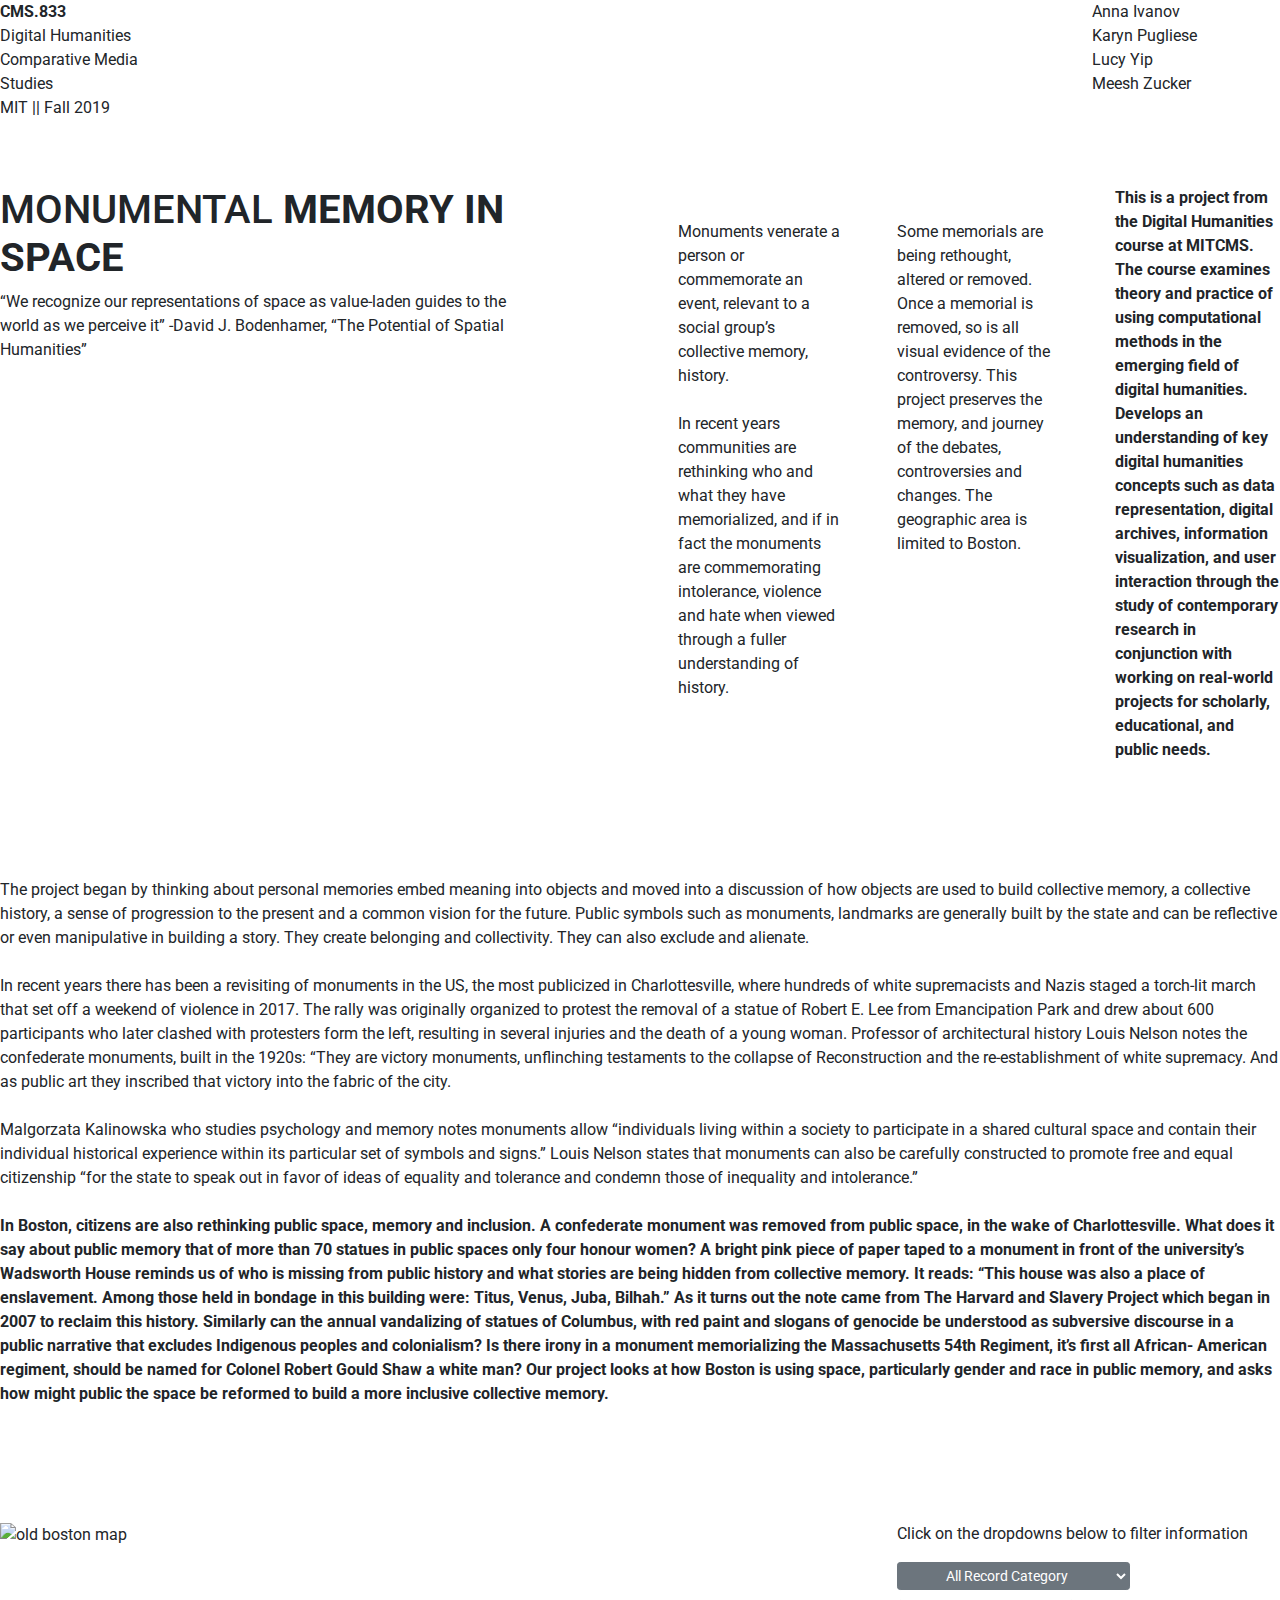
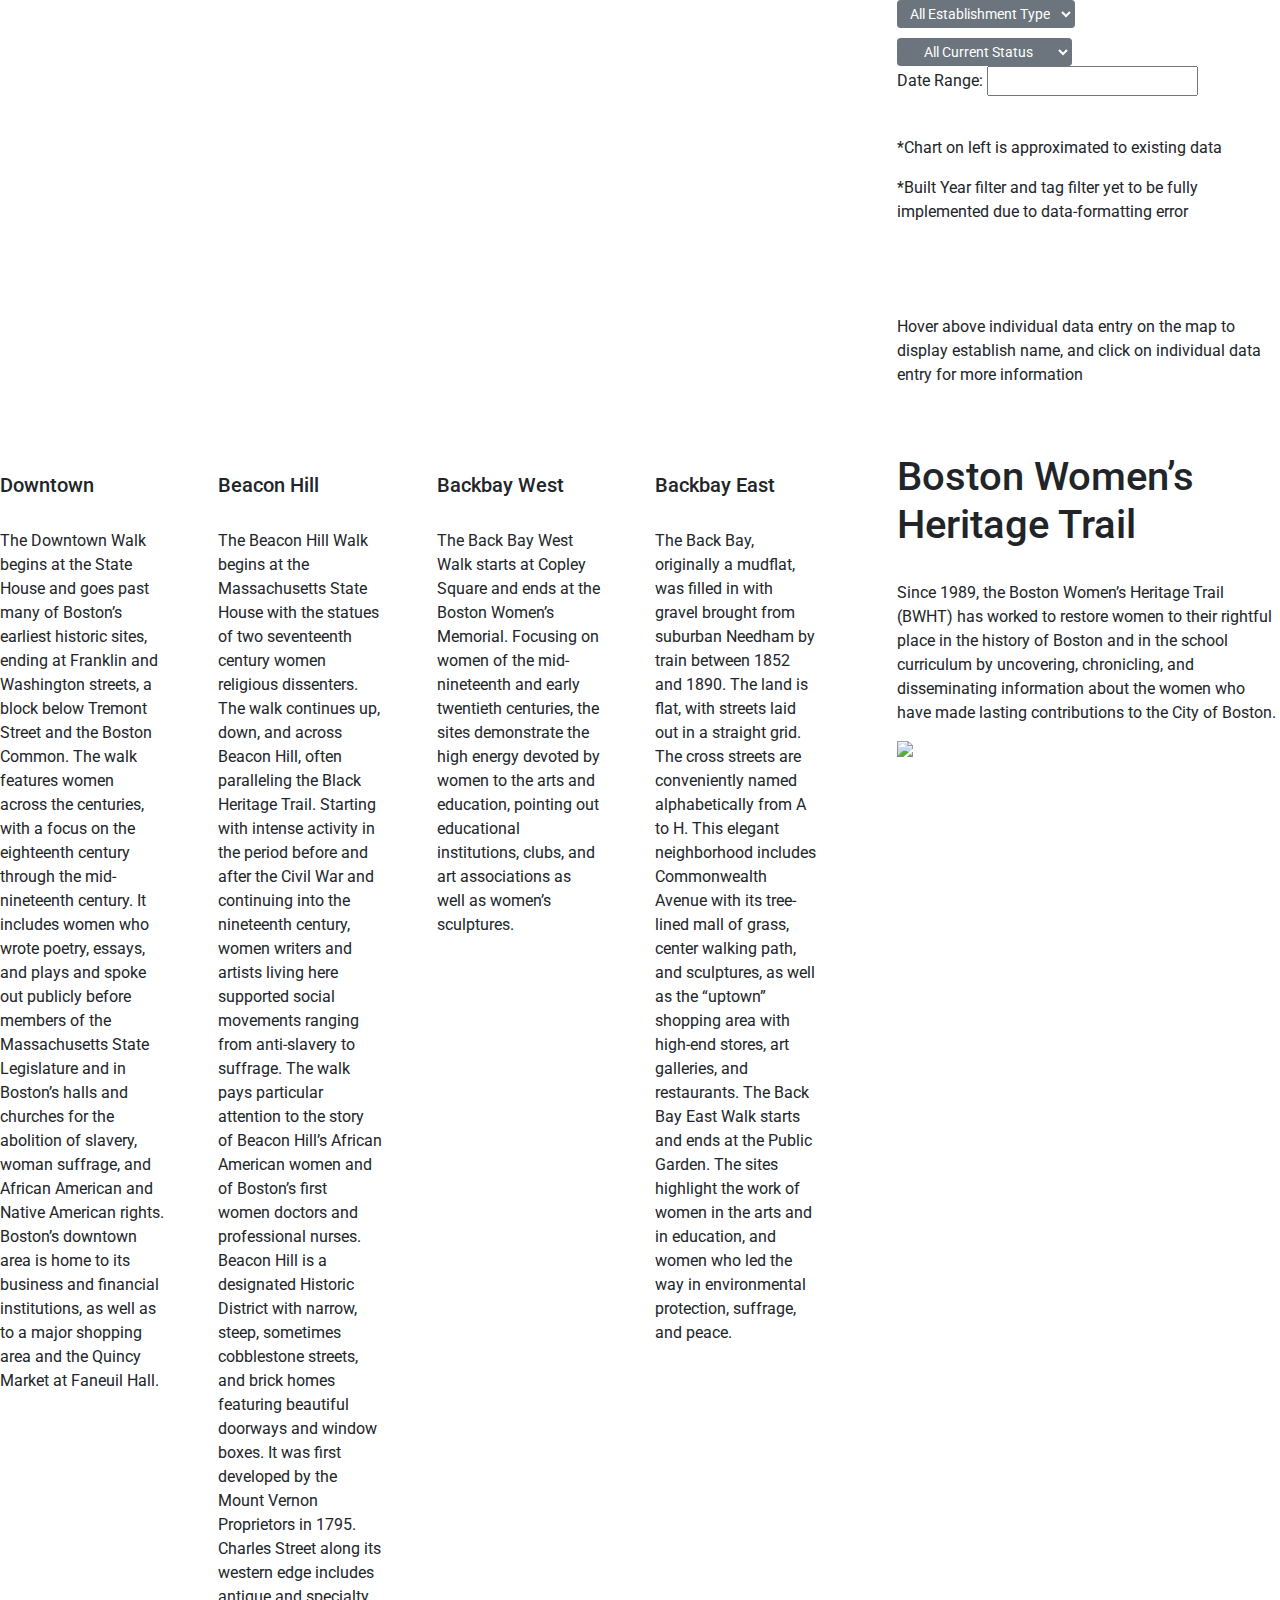
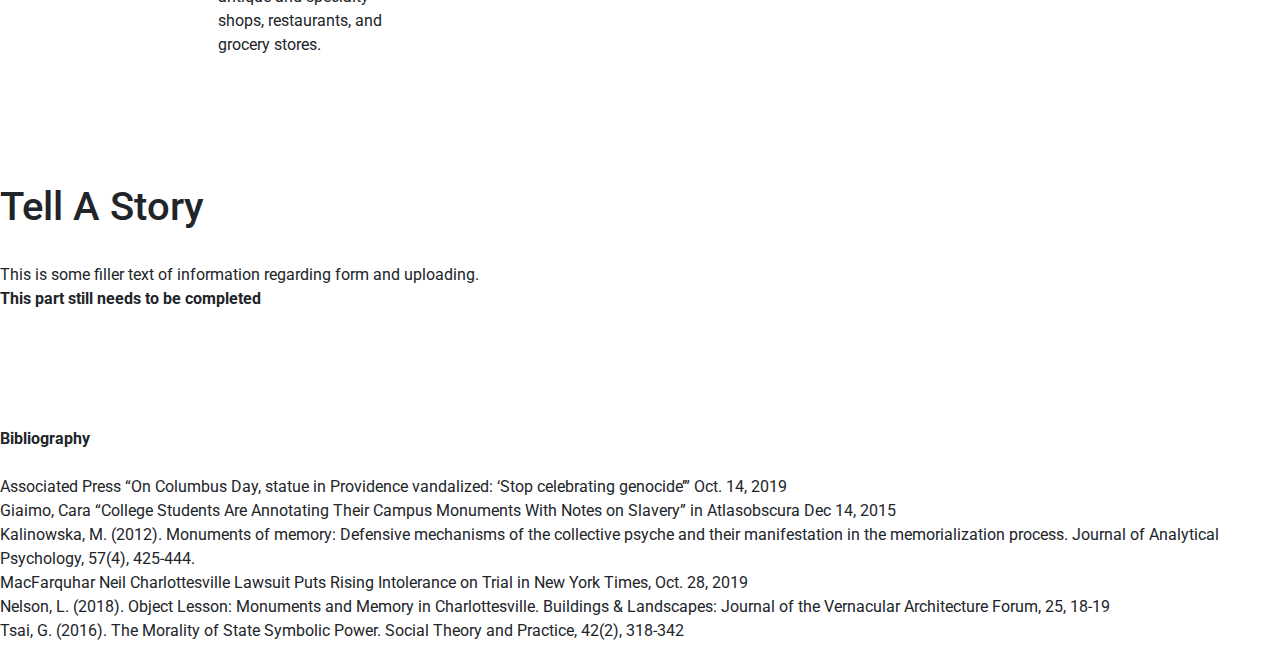
==== index.html @ 43a02d99 "asdf" ====
<!doctype html>
<html>
    <head>
        <meta charset="utf-8">
        <meta name="description" content="">
        <meta name="viewport" content="width=device-width, initial-scale=1">
        <title>D3 Monument Map</title>
        <script src="http://d3js.org/d3.v4.min.js" charset="utf-8"></script>
        <link rel="stylesheet" href="//code.jquery.com/ui/1.12.1/themes/base/jquery-ui.css">
        <link rel="stylesheet" href="https://cdnjs.cloudflare.com/ajax/libs/font-awesome/4.7.0/css/font-awesome.min.css">
        <link rel="stylesheet" href="css/bootstrap.min.css">
        <link rel="stylesheet" href="css/style.css">

        <link href="https://fonts.googleapis.com/css?family=Roboto:300,400,700,900&display=swap" rel="stylesheet">
        <link rel="stylesheet" href="https://stackpath.bootstrapcdn.com/bootstrap/4.3.1/css/bootstrap.min.css" integrity="sha384-ggOyR0iXCbMQv3Xipma34MD+dH/1fQ784/j6cY/iJTQUOhcWr7x9JvoRxT2MZw1T" crossorigin="anonymous">

        <script src="https://d3js.org/d3.v4.js"></script>
        <script src="https://d3js.org/d3-scale-chromatic.v1.min.js"></script>
        <script src="https://d3js.org/d3-geo-projection.v2.min.js"></script>

        <script src="./assets/data/boston_neighborhoods.json"></script>
        <script src="./assets/data/raw_json.json"></script>

    </head>
    <body>
        <div class="section">
            <div class="row">
                <div class="col-md-2 containera">
                    <p>
                        <b>CMS.833</b><br>
                        Digital Humanities<br>
                        Comparative Media Studies<br>
                        MIT || Fall 2019
                    </p>
                </div>
                <div class="col-md-2 containera">
                </div>
                <div class="col-md-2 containera">
                </div>
                <div class="col-md-4 containera">
                </div>

                <div class="col-md-2">
                    <div class="right">
                        <p>
                            Anna Ivanov<br>Karyn Pugliese<br>Lucy Yip<br>Meesh Zucker
                        </p>
                    </div>
                </div>
            </div>
            <div class="line"></div>
            <div style="height:50px"></div>

            <div class="row">
                <div class="col-md-6" style="padding-right: 10vw;">
                    <h1>MONUMENTAL <b>MEMORY IN SPACE</b></h1>

                    <p>“We recognize our representations of space as value-laden guides to the world as we perceive it” -David J. Bodenhamer, “The Potential of Spatial Humanities”</p>
                </div>
                <div class="col-md-2" style="padding-left: 3vw;">
                    <div class="line"></div>
                    <div style="height:10px"></div>
                    <p>
                        <br>Monuments venerate a person or commemorate an event, relevant to a social group’s collective memory, history. <br><br>In recent years communities are rethinking who and what they have memorialized, and if in fact the monuments are commemorating intolerance, violence and hate when viewed through a fuller understanding of history.<br><br>
                    </p>
                    <div class="line"></div>
                </div>
                <div class="col-md-2" style="padding-left: 3vw;">
                    <div class="line"></div>
                    <div style="height:10px"></div>
                    <p>
                        <br>Some memorials are being rethought, altered or removed. Once a memorial is removed, so is all visual evidence of the controversy. This project preserves the memory, and journey of the debates, controversies and changes. The geographic area is limited to Boston.<br><br>
                    </p>
                    <div class="line"></div>
                </div>

                <div class="col-md-2" style="padding-left: 3vw; ">
                    <p><b>This is a project from the Digital Humanities course at MITCMS. The course examines theory and practice of using computational methods in the emerging field of digital humanities. Develops an understanding of key digital humanities concepts such as data
                        representation, digital archives, information visualization, and user interaction through the study of contemporary research in conjunction with working on real-world projects for scholarly, educational, and public needs.</b></p>
                </div>
            </div>
            <div style="height:50px"></div>
            <div class="line"></div>
            <div style="height:50px"></div>

            <p>The project began by thinking about personal memories embed meaning into objects and moved into a discussion of how objects are used to build collective memory, a collective history, a sense of progression to the present and a common vision for the future. Public symbols such as monuments, landmarks are generally built by the state and can be reflective or even manipulative in building a story. They create belonging and collectivity.  They can also exclude and alienate.<br><br>In recent years there has been a revisiting of monuments in the US, the most publicized in Charlottesville, where hundreds of white supremacists and Nazis staged a torch-lit march that set off a weekend of violence in 2017. The rally was originally organized to protest the removal of a statue of Robert E. Lee from Emancipation Park and drew about 600 participants who later clashed with protesters form the left, resulting in several injuries and the death of a young woman.  Professor of architectural history Louis Nelson notes the confederate monuments, built in the 1920s: “They are victory monuments, unflinching testaments to the collapse of Reconstruction and the re-establishment of white supremacy. And as public art they inscribed that victory into the fabric of the city.<br><br>Malgorzata Kalinowska who studies psychology and memory notes monuments allow “individuals living within a society to participate in a shared cultural space and contain their individual historical experience within its particular set of symbols and signs.” Louis Nelson states that monuments can also be carefully constructed to promote free and equal citizenship “for the state to speak out in favor of ideas of equality and tolerance and condemn those of inequality and intolerance.”<br><br><b>In Boston, citizens are also rethinking public space, memory and inclusion. A confederate monument was removed from public space, in the wake of Charlottesville.  What does it say about public memory that of more than 70 statues in public spaces only four honour women?  A bright pink piece of paper taped to a monument in front of the university’s Wadsworth House reminds us of who is missing from public history and what stories are being hidden from collective memory. It reads: “This house was also a place of enslavement. Among those held in bondage in this building were: Titus, Venus, Juba, Bilhah.” As it turns out the note came from The Harvard and Slavery Project which began in 2007 to reclaim this history.  Similarly can the annual vandalizing of statues of Columbus, with red paint and slogans of genocide be understood as subversive discourse in a public narrative that excludes Indigenous peoples and colonialism?  Is there irony in a monument memorializing the Massachusetts 54th Regiment, it’s first all African- American regiment, should be named for Colonel Robert Gould Shaw a white man? Our project looks at how Boston is using space, particularly gender and race in public memory, and asks how might public the space be reformed to build a more inclusive collective memory.</b>
            </p>
            <div style="height:50px"></div>
            <div class="line"></div>
            <div style="height:50px"></div>

            <div class="row">
                <div class="col-md-8">
                    <div id="map"></div>
                    <div id="mapbackground">
                        <img src="assets/image/map2013.jpg" id="responsive-map" alt="old boston map">
                    </div>
                    <div style="height:50px"></div>
                </div>
                <div class="col-md-4" style="padding-left: 3vw;">
                    <div>
                        <p>Click on the dropdowns below to filter information</p>
                    </div>
                    <form class="form-inline">
                        <div class="form-group">
                            <select id="category" class="btn btn-secondary btn-sm dropdown-toggle">
                                <option value="all"> <p> All Record Category </p></option>
                                <option value="Building"> <p> Buildings Only </p></option>
                                <option value="Statue"> <p> Statues Only </p></option>
                                <option value="Object"> <p> Objects Only </p></option>
                                <option value="Plaque/Historic Marker"> <p> Plaques / Historic Markers Only </p></option>
                            </select>
                        </div>
                    </form>
                    <div style="height:10px"></div>
                    <form class="form-inline">
                        <div class="form-group">
                            <select id="type" class="btn btn-secondary btn-sm dropdown-toggle">
                                <option value="all"> <p> All Establishment Type </p></option>
                                <option value="Community"> <p> Community Only </p></option>
                                <option value="National"> <p> National Only </p></option>
                                <option value="Local"> <p> Local Only </p></option>
                            </select>
                        </div>
                    </form>
                    <div style="height:10px"></div>
                    <form class="form-inline">
                        <div class="form-group">
                            <select id="status" class="btn btn-secondary btn-sm dropdown-toggle">
                                <option value="all"> <p> All Current Status </p></option>
                                <option value="Original Location"> <p> Original Location Only </p></option>
                                <option value="Relocated"> <p> Relocated Only </p></option>
                                <option value="Removed"> <p> Removed Only </p></option>
                            </select>
                        </div>
                    </form>
                    <p class="blue"> Date Range: 
                        <input type="text" id="range" readonly>
                    </p>
                    <div id="slider-range"></div>
                    <p class="blue"> <br>*Chart on left is approximated to existing data</p>

                    <p id="table" class="blue"></p>

                    <p>*Built Year filter and tag filter yet to be fully implemented due to data-formatting error</p>
                <div style="height:25px"></div>
                <div class="line"></div>
                <div style="height:50px"></div>
                <div id="maptext"><p>Hover above individual data entry on the map to display establish name, and click on individual data entry for more information</p></div>
            </div>
        </div>

        <div class="line"></div>
        <div style="height:50px"></div>

        <div class="row">
            <div class="col-md-2" style="padding-right: 3vw;">
                <div class="line"></div>
                <div style="height:20px"></div>
                <h5>Downtown</h5>
                <p><br>The Downtown Walk begins at the State House and goes past many of Boston’s earliest historic sites, ending at Franklin and Washington streets, a block below Tremont Street and the Boston Common. The walk features women across the centuries, with a focus on the eighteenth century through the mid-nineteenth century. It includes women who wrote poetry, essays, and plays and spoke out publicly before members of the Massachusetts State Legislature and in Boston’s halls and churches for the abolition of slavery, woman suffrage, and African American and Native American rights. Boston’s downtown area is home to its business and financial institutions, as well as to a major shopping area and the Quincy Market at Faneuil Hall.</p>
                <div style="height:10px"></div>
                <div class="line"></div>
            </div>
            <div class="col-md-2" style="padding-right: 3vw;">
                <div class="line"></div>
                <div style="height:20px"></div>
                <h5>Beacon Hill</h5>
                <p><br>The Beacon Hill Walk begins at the Massachusetts State House with the statues of two seventeenth century women religious dissenters. The walk continues up, down, and across Beacon Hill, often paralleling the Black Heritage Trail. Starting with intense activity in the period before and after the Civil War and continuing into the nineteenth century, women writers and artists living here supported social movements ranging from anti-slavery to suffrage. The walk pays particular attention to the story of Beacon Hill’s African American women and of Boston’s first women doctors and professional nurses. Beacon Hill is a designated Historic District with narrow, steep, sometimes cobblestone streets, and brick homes featuring beautiful doorways and window boxes. It was first developed by the Mount Vernon Proprietors in 1795. Charles Street along its western edge includes antique and specialty shops, restaurants, and grocery stores.</p>
                <div style="height:10px"></div>
                <div class="line"></div>
            </div>
            <div class="col-md-2" style="padding-right: 3vw;">
                <div class="line"></div>
                <div style="height:20px"></div>
                <h5>Backbay West</h5>
                <p><br>The Back Bay West Walk starts at Copley Square and ends at the Boston Women’s Memorial. Focusing on women of the mid-nineteenth and early twentieth centuries, the sites demonstrate the high energy devoted by women to the arts and education, pointing out educational institutions, clubs, and art associations as well as women’s sculptures.</p>
                <div style="height:10px"></div>
                <div class="line"></div>
            </div>
            <div class="col-md-2" style="padding-right: 3vw;">
                <div class="line"></div>
                <div style="height:20px"></div>
                <h5>Backbay East</h5>
                <p><br>The Back Bay, originally a mudflat, was filled in with gravel brought from suburban Needham by train between 1852 and 1890. The land is flat, with streets laid out in a straight grid. The cross streets are conveniently named alphabetically from A to H. This elegant neighborhood includes Commonwealth Avenue with its tree-lined mall of grass, center walking path, and sculptures, as well as the “uptown” shopping area with high-end stores, art galleries, and restaurants. The Back Bay East Walk starts and ends at the Public Garden. The sites highlight the work of women in the arts and in education, and women who led the way in environmental protection, suffrage, and peace.</p>
                <div style="height:10px"></div>
                <div class="line"></div>
            </div>
            <div class="col-md-4" style="padding-left: 3vw;">
                <h1>Boston Women’s Heritage Trail</h1>
                <p><br>Since 1989, the Boston Women’s Heritage Trail (BWHT) has worked to restore women to their rightful place in the history of Boston and in the school curriculum by uncovering, chronicling, and disseminating information about the women who have made lasting contributions to the City of Boston.</p>




                <div id="visexample" class="carousel slide" data-interval="2000" data-ride="carousel">
                    <ol class="carousel-indicators">
                        <li data-target="#visexample" data-slide-to="0" class="active"></li>
                        <li data-target="#visexample" data-slide-to="1"></li>
                        <li data-target="#visexample" data-slide-to="2"></li>
                        <li data-target="#visexample" data-slide-to="3"></li>
                    </ol>
                    <div class="carousel-inner">
                        <div class="carousel-item active">
                            <img class="d-block w-100" src="assets/image/w1.png" >
                            <div class="carousel-caption d-none d-md-block">
                            </div>
                        </div>
                        <div class="carousel-item">
                            <img class="d-block w-100" src="assets/image/w2.png" >
                            <div class="carousel-caption d-none d-md-block">
                            </div>
                        </div>
                        <div class="carousel-item">
                            <img class="d-block w-100" src="assets/image/w3.png" >
                            <div class="carousel-caption d-none d-md-block">
                            </div>
                        </div>
                        <div class="carousel-item">
                            <img class="d-block w-100" src="assets/image/w4.png" >
                            <div class="carousel-caption d-none d-md-block">
                            </div>
                        </div>
                    </div>
                    <a class="carousel-control-prev" href="#visexample" role="button" data-slide="prev">
                        <span class="carousel-control-prev-icon" aria-hidden="true"></span>
                        <span class="sr-only">Previous</span>
                    </a>
                    <a class="carousel-control-next" href="#visexample" role="button" data-slide="next">
                        <span class="carousel-control-next-icon" aria-hidden="true"></span>
                        <span class="sr-only">Next</span>
                    </a>
                </div>


            </div>
        </div>
        <div style="height:50px"></div>
        <div class="line"></div>
        <div style="height:50px"></div>
        <div>
            <h1>Tell A Story</h1>
            <p><br>This is some filler text of information regarding form and uploading.<br><b>This part still needs to be completed</b></p>
        </div>
        <div style="height:50px"></div>
        <div class="line"></div>
        <div style="height:50px"></div>
        <div class="right">
            <p><b>Bibliography</b><br><br>
                Associated Press “On Columbus Day, statue in Providence vandalized: ‘Stop celebrating genocide’” Oct. 14, 2019<br>

                Giaimo, Cara “College Students Are Annotating Their Campus Monuments With Notes on Slavery” in Atlasobscura Dec 14, 2015<br>

                Kalinowska, M. (2012). Monuments of memory: Defensive mechanisms of the collective psyche and their manifestation in the memorialization process. Journal of Analytical Psychology, 57(4), 425-444.<br>
                MacFarquhar Neil Charlottesville Lawsuit Puts Rising Intolerance on Trial in New York Times, Oct. 28, 2019<br>

                Nelson, L. (2018). Object Lesson: Monuments and Memory in Charlottesville. Buildings & Landscapes: Journal of the Vernacular Architecture Forum, 25, 18-19<br>

                Tsai, G. (2016). The Morality of State Symbolic Power. Social Theory and Practice, 42(2), 318-342
            </p>
        </div>
        </div>



    <script src="https://code.jquery.com/jquery-3.3.1.slim.min.js" integrity="sha384-q8i/X+965DzO0rT7abK41JStQIAqVgRVzpbzo5smXKp4YfRvH+8abtTE1Pi6jizo" crossorigin="anonymous"></script>
    <script src="https://cdnjs.cloudflare.com/ajax/libs/popper.js/1.14.7/umd/popper.min.js" integrity="sha384-UO2eT0CpHqdSJQ6hJty5KVphtPhzWj9WO1clHTMGa3JDZwrnQq4sF86dIHNDz0W1" crossorigin="anonymous"></script>
    <script src="https://stackpath.bootstrapcdn.com/bootstrap/4.3.1/js/bootstrap.min.js" integrity="sha384-JjSmVgyd0p3pXB1rRibZUAYoIIy6OrQ6VrjIEaFf/nJGzIxFDsf4x0xIM+B07jRM" crossorigin="anonymous"></script>

    <script src="https://code.jquery.com/jquery-1.12.4.js"></script>
    <script src="https://code.jquery.com/ui/1.12.1/jquery-ui.js"></script>





    <script src="js/popper.min.js"></script>
    <script src="js/bootstrap.min.js"></script>
    <script src="js/d3.min.js"></script>
    <script src="js/d3-tip.js"></script>
    <script src="./js/map.js"></script>
    <script src="./js/visualeffects.js"></script>
    <script src="./js/responsive.js"></script>
    </body>
</html>
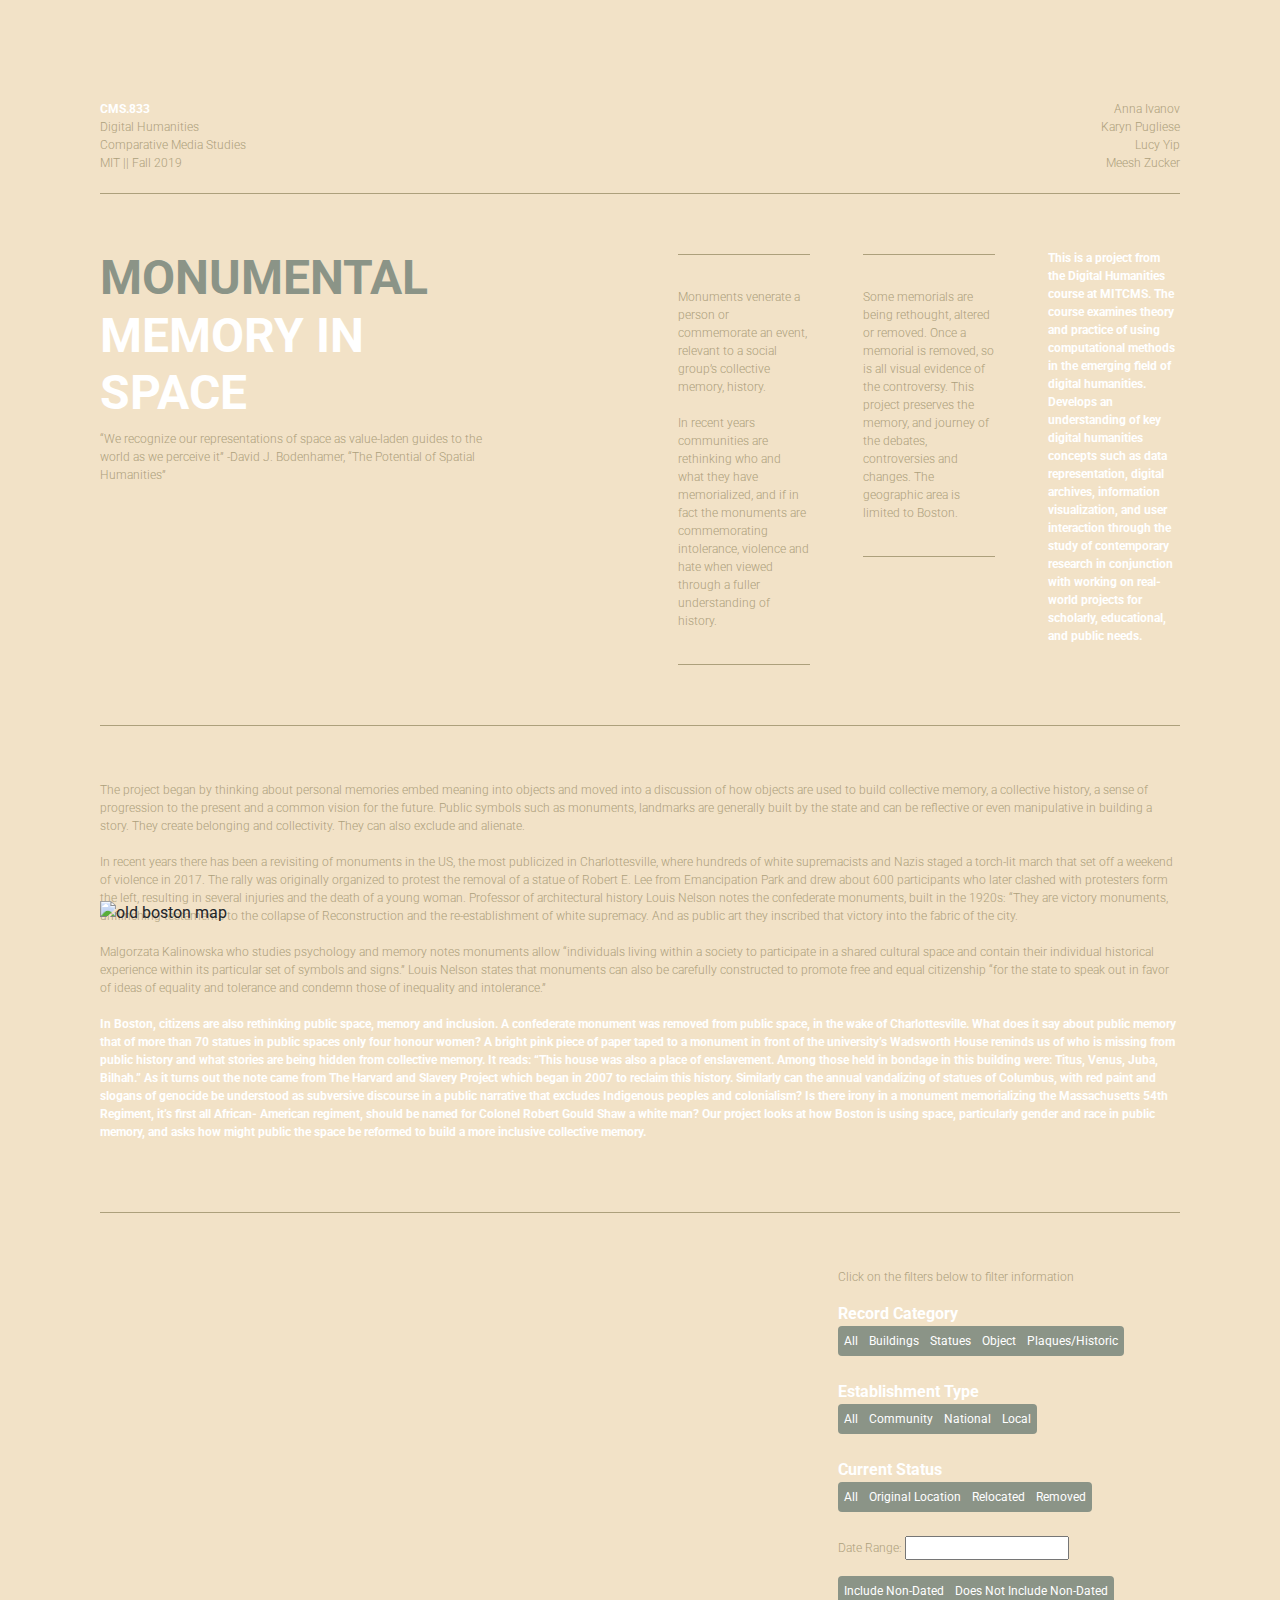
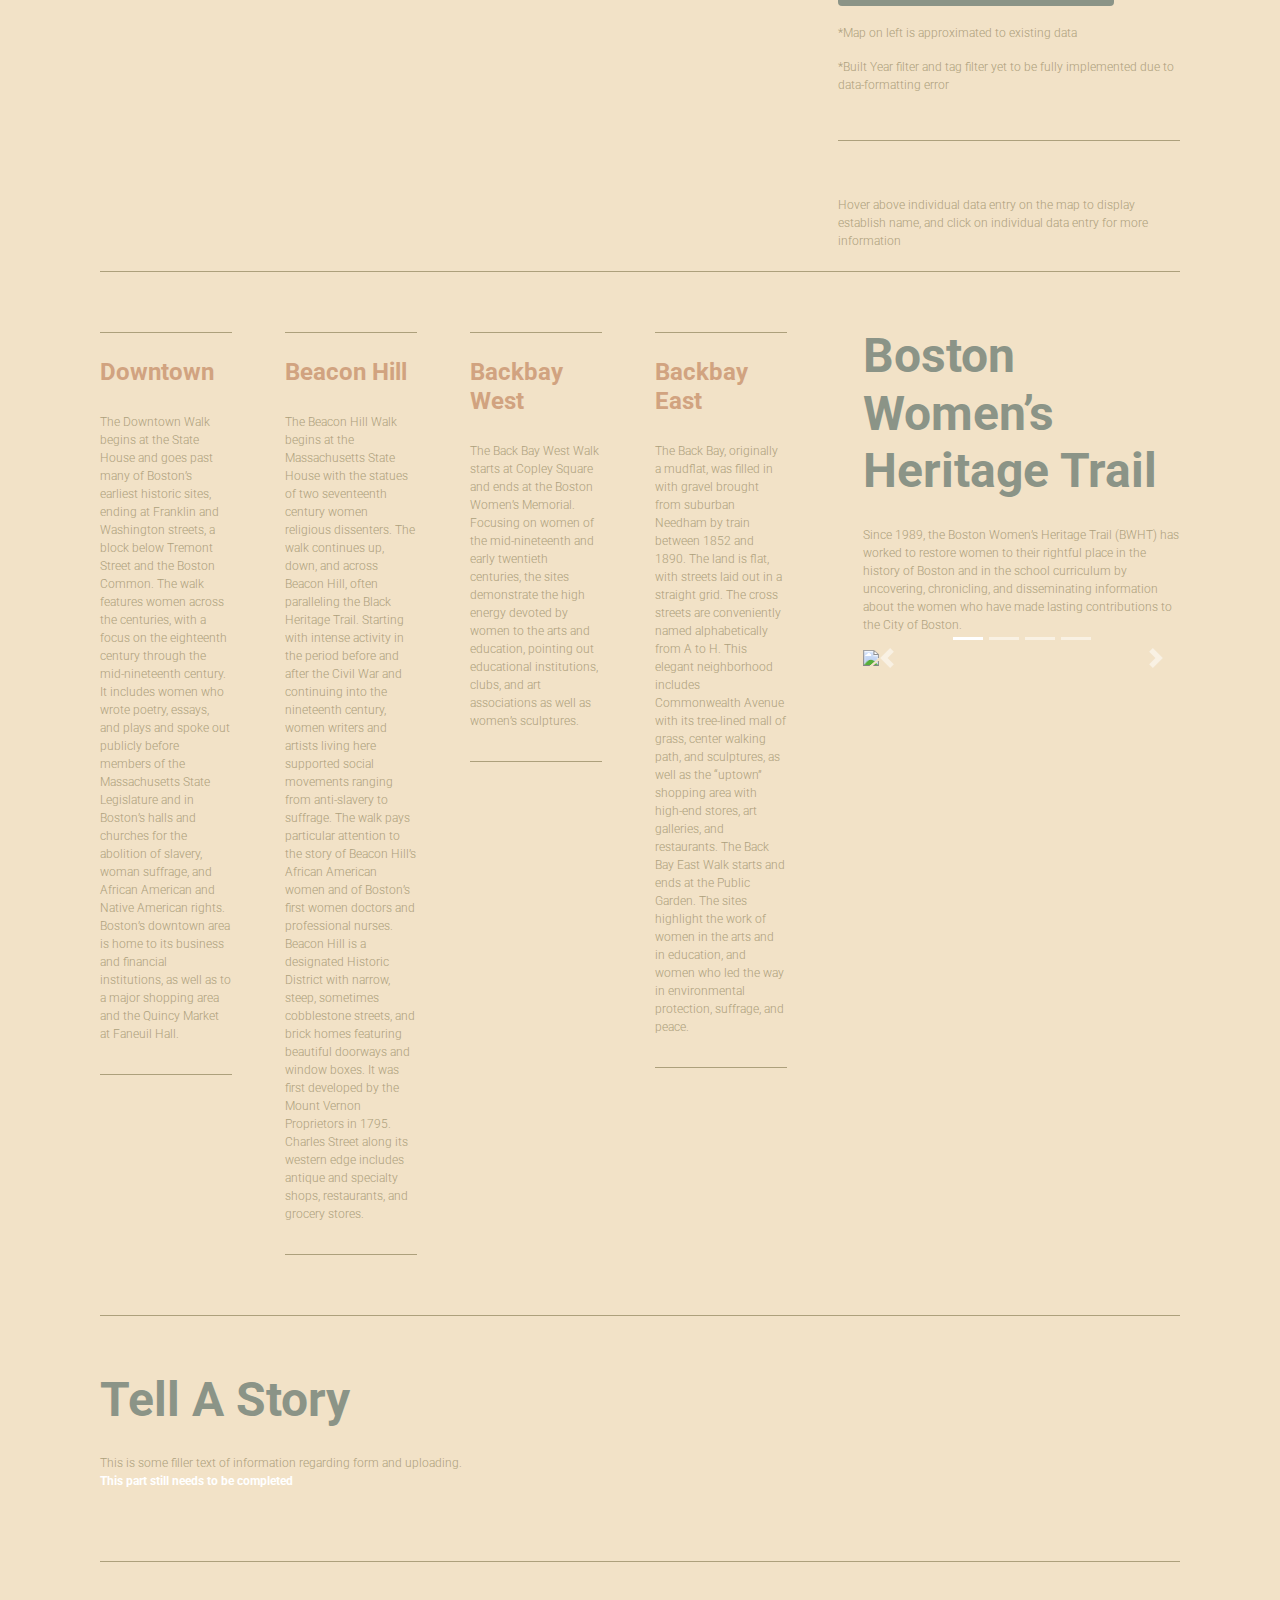
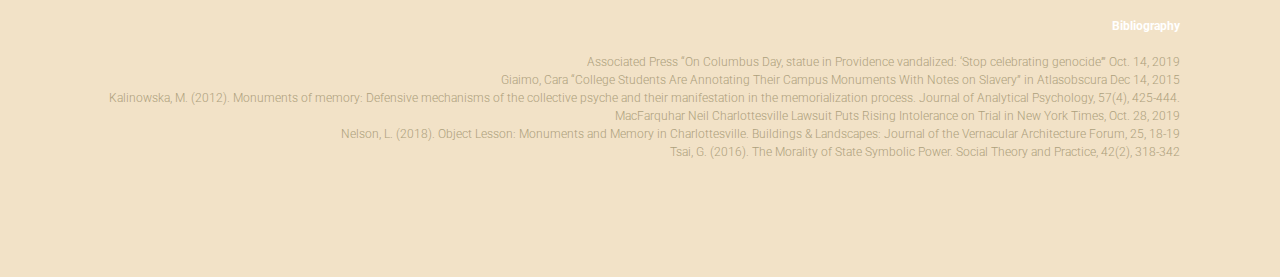
==== commit 0f682212: "sdfs" ====
--- a/index.html
+++ b/index.html
@@ -97,189 +97,191 @@
                     </div>
                     <div style="height:50px"></div>
                 </div>
+                <div class="col-md-4" style="padding-left: 1vw;">
+                    <div>
+                        <p>Click on the filters below to filter information</p>
+                    </div>
+                    <b>Record Category</b>
+                    <form id="categoryfilter" data-toggle="buttons">
+                        <div class="btn-group btn-group-toggle">
+                            <label class="btn btn-light active"><input type="radio" name="category" autocomplete="" checked value="all">All</label>
+                            <label class="btn btn-light"><input type="radio" name="category" autocomplete="off" value="Building">Buildings</label>
+                            <label class="btn btn-light"><input type="radio" name="category" autocomplete="off" value="Statue">Statues</label>
+                            <label class="btn btn-light"><input type="radio" name="category" autocomplete="off" value="Object">Object</label>
+                            <label class="btn btn-light"><input type="radio" name="category" autocomplete="off" value="Plaque/Historic Marker">Plaques/Historic</label>
+                        </div>
+                    </form>
+                    <br>
+                    <b>Establishment Type</b>
+                    <form id="typefilter" data-toggle="buttons">
+                        <div class="btn-group btn-group-toggle">
+                            <label class="btn btn-light active"><input type="radio" name="type" autocomplete="" checked value="all">All</label>
+                            <label class="btn btn-light"><input type="radio" name="type" autocomplete="off" value="Community">Community</label>
+                            <label class="btn btn-light"><input type="radio" name="type" autocomplete="off" value="National">National</label>
+                            <label class="btn btn-light"><input type="radio" name="type" autocomplete="off" value="Local">Local</label>
+                        </div>
+                    </form>
+                    <br>
+                    <b>Current Status</b>
+                    <form id="statusfilter" data-toggle="buttons">
+                        <div class="btn-group btn-group-toggle">
+                            <label class="btn btn-light active"><input type="radio" name="status" autocomplete="" checked value="all">All</label>
+                            <label class="btn btn-light"><input type="radio" name="status" autocomplete="off" value="Original Location">Original Location</label>
+                            <label class="btn btn-light"><input type="radio" name="status" autocomplete="off" value="Relocated">Relocated</label>
+                            <label class="btn btn-light"><input type="radio" name="status" autocomplete="off" value="Removed">Removed</label>
+                        </div>
+                    </form>
+                    <br>
+                    <p> Date Range: 
+                        <input type="text" id="range" readonly>
+                    </p>
+                    <div id="slider-range" style="margin: 0px 8px 10px 8px"></div>
+                    <form id="timefilter" data-toggle="buttons">
+                        <div class="btn-group btn-group-toggle">
+                            <label class="btn btn-light active"><input type="radio" name="time" autocomplete="" checked value="yes">Include Non-Dated</label>
+                            <label class="btn btn-light"><input type="radio" name="time" autocomplete="off" value="no">Does Not Include Non-Dated</label>
+                        </div>
+                    </form>
+                    <p class="blue"> <br>*Map on left is approximated to existing data</p>
+
+                    <p>*Built Year filter and tag filter yet to be fully implemented due to data-formatting error</p>
+                    <div style="height:25px"></div>
+                    <div class="line"></div>
+                    <div style="height:50px"></div>
+                    <div id="maptext"><p>Hover above individual data entry on the map to display establish name, and click on individual data entry for more information</p></div>
+                </div>
+            </div>
+
+            <div class="line"></div>
+            <div style="height:50px"></div>
+
+            <div class="row">
+                <div class="col-md-2" style="padding-right: 3vw;">
+                    <div class="line"></div>
+                    <div style="height:20px"></div>
+                    <h5>Downtown</h5>
+                    <p><br>The Downtown Walk begins at the State House and goes past many of Boston’s earliest historic sites, ending at Franklin and Washington streets, a block below Tremont Street and the Boston Common. The walk features women across the centuries, with a focus on the eighteenth century through the mid-nineteenth century. It includes women who wrote poetry, essays, and plays and spoke out publicly before members of the Massachusetts State Legislature and in Boston’s halls and churches for the abolition of slavery, woman suffrage, and African American and Native American rights. Boston’s downtown area is home to its business and financial institutions, as well as to a major shopping area and the Quincy Market at Faneuil Hall.</p>
+                    <div style="height:10px"></div>
+                    <div class="line"></div>
+                </div>
+                <div class="col-md-2" style="padding-right: 3vw;">
+                    <div class="line"></div>
+                    <div style="height:20px"></div>
+                    <h5>Beacon Hill</h5>
+                    <p><br>The Beacon Hill Walk begins at the Massachusetts State House with the statues of two seventeenth century women religious dissenters. The walk continues up, down, and across Beacon Hill, often paralleling the Black Heritage Trail. Starting with intense activity in the period before and after the Civil War and continuing into the nineteenth century, women writers and artists living here supported social movements ranging from anti-slavery to suffrage. The walk pays particular attention to the story of Beacon Hill’s African American women and of Boston’s first women doctors and professional nurses. Beacon Hill is a designated Historic District with narrow, steep, sometimes cobblestone streets, and brick homes featuring beautiful doorways and window boxes. It was first developed by the Mount Vernon Proprietors in 1795. Charles Street along its western edge includes antique and specialty shops, restaurants, and grocery stores.</p>
+                    <div style="height:10px"></div>
+                    <div class="line"></div>
+                </div>
+                <div class="col-md-2" style="padding-right: 3vw;">
+                    <div class="line"></div>
+                    <div style="height:20px"></div>
+                    <h5>Backbay West</h5>
+                    <p><br>The Back Bay West Walk starts at Copley Square and ends at the Boston Women’s Memorial. Focusing on women of the mid-nineteenth and early twentieth centuries, the sites demonstrate the high energy devoted by women to the arts and education, pointing out educational institutions, clubs, and art associations as well as women’s sculptures.</p>
+                    <div style="height:10px"></div>
+                    <div class="line"></div>
+                </div>
+                <div class="col-md-2" style="padding-right: 3vw;">
+                    <div class="line"></div>
+                    <div style="height:20px"></div>
+                    <h5>Backbay East</h5>
+                    <p><br>The Back Bay, originally a mudflat, was filled in with gravel brought from suburban Needham by train between 1852 and 1890. The land is flat, with streets laid out in a straight grid. The cross streets are conveniently named alphabetically from A to H. This elegant neighborhood includes Commonwealth Avenue with its tree-lined mall of grass, center walking path, and sculptures, as well as the “uptown” shopping area with high-end stores, art galleries, and restaurants. The Back Bay East Walk starts and ends at the Public Garden. The sites highlight the work of women in the arts and in education, and women who led the way in environmental protection, suffrage, and peace.</p>
+                    <div style="height:10px"></div>
+                    <div class="line"></div>
+                </div>
                 <div class="col-md-4" style="padding-left: 3vw;">
-                    <div>
-                        <p>Click on the dropdowns below to filter information</p>
-                    </div>
-                    <form class="form-inline">
-                        <div class="form-group">
-                            <select id="category" class="btn btn-secondary btn-sm dropdown-toggle">
-                                <option value="all"> <p> All Record Category </p></option>
-                                <option value="Building"> <p> Buildings Only </p></option>
-                                <option value="Statue"> <p> Statues Only </p></option>
-                                <option value="Object"> <p> Objects Only </p></option>
-                                <option value="Plaque/Historic Marker"> <p> Plaques / Historic Markers Only </p></option>
-                            </select>
-                        </div>
-                    </form>
-                    <div style="height:10px"></div>
-                    <form class="form-inline">
-                        <div class="form-group">
-                            <select id="type" class="btn btn-secondary btn-sm dropdown-toggle">
-                                <option value="all"> <p> All Establishment Type </p></option>
-                                <option value="Community"> <p> Community Only </p></option>
-                                <option value="National"> <p> National Only </p></option>
-                                <option value="Local"> <p> Local Only </p></option>
-                            </select>
-                        </div>
-                    </form>
-                    <div style="height:10px"></div>
-                    <form class="form-inline">
-                        <div class="form-group">
-                            <select id="status" class="btn btn-secondary btn-sm dropdown-toggle">
-                                <option value="all"> <p> All Current Status </p></option>
-                                <option value="Original Location"> <p> Original Location Only </p></option>
-                                <option value="Relocated"> <p> Relocated Only </p></option>
-                                <option value="Removed"> <p> Removed Only </p></option>
-                            </select>
-                        </div>
-                    </form>
-                    <p class="blue"> Date Range: 
-                        <input type="text" id="range" readonly>
-                    </p>
-                    <div id="slider-range"></div>
-                    <p class="blue"> <br>*Chart on left is approximated to existing data</p>
-
-                    <p id="table" class="blue"></p>
-
-                    <p>*Built Year filter and tag filter yet to be fully implemented due to data-formatting error</p>
-                <div style="height:25px"></div>
-                <div class="line"></div>
-                <div style="height:50px"></div>
-                <div id="maptext"><p>Hover above individual data entry on the map to display establish name, and click on individual data entry for more information</p></div>
+                    <h1>Boston Women’s Heritage Trail</h1>
+                    <p><br>Since 1989, the Boston Women’s Heritage Trail (BWHT) has worked to restore women to their rightful place in the history of Boston and in the school curriculum by uncovering, chronicling, and disseminating information about the women who have made lasting contributions to the City of Boston.</p>
+
+
+
+
+                    <div id="visexample" class="carousel slide" data-interval="2000" data-ride="carousel">
+                        <ol class="carousel-indicators">
+                            <li data-target="#visexample" data-slide-to="0" class="active"></li>
+                            <li data-target="#visexample" data-slide-to="1"></li>
+                            <li data-target="#visexample" data-slide-to="2"></li>
+                            <li data-target="#visexample" data-slide-to="3"></li>
+                        </ol>
+                        <div class="carousel-inner">
+                            <div class="carousel-item active">
+                                <img class="d-block w-100" src="assets/image/w1.png" >
+                                <div class="carousel-caption d-none d-md-block">
+                                </div>
+                            </div>
+                            <div class="carousel-item">
+                                <img class="d-block w-100" src="assets/image/w2.png" >
+                                <div class="carousel-caption d-none d-md-block">
+                                </div>
+                            </div>
+                            <div class="carousel-item">
+                                <img class="d-block w-100" src="assets/image/w3.png" >
+                                <div class="carousel-caption d-none d-md-block">
+                                </div>
+                            </div>
+                            <div class="carousel-item">
+                                <img class="d-block w-100" src="assets/image/w4.png" >
+                                <div class="carousel-caption d-none d-md-block">
+                                </div>
+                            </div>
+                        </div>
+                        <a class="carousel-control-prev" href="#visexample" role="button" data-slide="prev">
+                            <span class="carousel-control-prev-icon" aria-hidden="true"></span>
+                            <span class="sr-only">Previous</span>
+                        </a>
+                        <a class="carousel-control-next" href="#visexample" role="button" data-slide="next">
+                            <span class="carousel-control-next-icon" aria-hidden="true"></span>
+                            <span class="sr-only">Next</span>
+                        </a>
+                    </div>
+
+
+                </div>
+            </div>
+            <div style="height:50px"></div>
+            <div class="line"></div>
+            <div style="height:50px"></div>
+            <div>
+                <h1>Tell A Story</h1>
+                <p><br>This is some filler text of information regarding form and uploading.<br><b>This part still needs to be completed</b></p>
+            </div>
+            <div style="height:50px"></div>
+            <div class="line"></div>
+            <div style="height:50px"></div>
+            <div class="right">
+                <p><b>Bibliography</b><br><br>
+                    Associated Press “On Columbus Day, statue in Providence vandalized: ‘Stop celebrating genocide’” Oct. 14, 2019<br>
+
+                    Giaimo, Cara “College Students Are Annotating Their Campus Monuments With Notes on Slavery” in Atlasobscura Dec 14, 2015<br>
+
+                    Kalinowska, M. (2012). Monuments of memory: Defensive mechanisms of the collective psyche and their manifestation in the memorialization process. Journal of Analytical Psychology, 57(4), 425-444.<br>
+                    MacFarquhar Neil Charlottesville Lawsuit Puts Rising Intolerance on Trial in New York Times, Oct. 28, 2019<br>
+
+                    Nelson, L. (2018). Object Lesson: Monuments and Memory in Charlottesville. Buildings & Landscapes: Journal of the Vernacular Architecture Forum, 25, 18-19<br>
+
+                    Tsai, G. (2016). The Morality of State Symbolic Power. Social Theory and Practice, 42(2), 318-342
+                </p>
             </div>
         </div>
 
-        <div class="line"></div>
-        <div style="height:50px"></div>
-
-        <div class="row">
-            <div class="col-md-2" style="padding-right: 3vw;">
-                <div class="line"></div>
-                <div style="height:20px"></div>
-                <h5>Downtown</h5>
-                <p><br>The Downtown Walk begins at the State House and goes past many of Boston’s earliest historic sites, ending at Franklin and Washington streets, a block below Tremont Street and the Boston Common. The walk features women across the centuries, with a focus on the eighteenth century through the mid-nineteenth century. It includes women who wrote poetry, essays, and plays and spoke out publicly before members of the Massachusetts State Legislature and in Boston’s halls and churches for the abolition of slavery, woman suffrage, and African American and Native American rights. Boston’s downtown area is home to its business and financial institutions, as well as to a major shopping area and the Quincy Market at Faneuil Hall.</p>
-                <div style="height:10px"></div>
-                <div class="line"></div>
-            </div>
-            <div class="col-md-2" style="padding-right: 3vw;">
-                <div class="line"></div>
-                <div style="height:20px"></div>
-                <h5>Beacon Hill</h5>
-                <p><br>The Beacon Hill Walk begins at the Massachusetts State House with the statues of two seventeenth century women religious dissenters. The walk continues up, down, and across Beacon Hill, often paralleling the Black Heritage Trail. Starting with intense activity in the period before and after the Civil War and continuing into the nineteenth century, women writers and artists living here supported social movements ranging from anti-slavery to suffrage. The walk pays particular attention to the story of Beacon Hill’s African American women and of Boston’s first women doctors and professional nurses. Beacon Hill is a designated Historic District with narrow, steep, sometimes cobblestone streets, and brick homes featuring beautiful doorways and window boxes. It was first developed by the Mount Vernon Proprietors in 1795. Charles Street along its western edge includes antique and specialty shops, restaurants, and grocery stores.</p>
-                <div style="height:10px"></div>
-                <div class="line"></div>
-            </div>
-            <div class="col-md-2" style="padding-right: 3vw;">
-                <div class="line"></div>
-                <div style="height:20px"></div>
-                <h5>Backbay West</h5>
-                <p><br>The Back Bay West Walk starts at Copley Square and ends at the Boston Women’s Memorial. Focusing on women of the mid-nineteenth and early twentieth centuries, the sites demonstrate the high energy devoted by women to the arts and education, pointing out educational institutions, clubs, and art associations as well as women’s sculptures.</p>
-                <div style="height:10px"></div>
-                <div class="line"></div>
-            </div>
-            <div class="col-md-2" style="padding-right: 3vw;">
-                <div class="line"></div>
-                <div style="height:20px"></div>
-                <h5>Backbay East</h5>
-                <p><br>The Back Bay, originally a mudflat, was filled in with gravel brought from suburban Needham by train between 1852 and 1890. The land is flat, with streets laid out in a straight grid. The cross streets are conveniently named alphabetically from A to H. This elegant neighborhood includes Commonwealth Avenue with its tree-lined mall of grass, center walking path, and sculptures, as well as the “uptown” shopping area with high-end stores, art galleries, and restaurants. The Back Bay East Walk starts and ends at the Public Garden. The sites highlight the work of women in the arts and in education, and women who led the way in environmental protection, suffrage, and peace.</p>
-                <div style="height:10px"></div>
-                <div class="line"></div>
-            </div>
-            <div class="col-md-4" style="padding-left: 3vw;">
-                <h1>Boston Women’s Heritage Trail</h1>
-                <p><br>Since 1989, the Boston Women’s Heritage Trail (BWHT) has worked to restore women to their rightful place in the history of Boston and in the school curriculum by uncovering, chronicling, and disseminating information about the women who have made lasting contributions to the City of Boston.</p>
-
-
-
-
-                <div id="visexample" class="carousel slide" data-interval="2000" data-ride="carousel">
-                    <ol class="carousel-indicators">
-                        <li data-target="#visexample" data-slide-to="0" class="active"></li>
-                        <li data-target="#visexample" data-slide-to="1"></li>
-                        <li data-target="#visexample" data-slide-to="2"></li>
-                        <li data-target="#visexample" data-slide-to="3"></li>
-                    </ol>
-                    <div class="carousel-inner">
-                        <div class="carousel-item active">
-                            <img class="d-block w-100" src="assets/image/w1.png" >
-                            <div class="carousel-caption d-none d-md-block">
-                            </div>
-                        </div>
-                        <div class="carousel-item">
-                            <img class="d-block w-100" src="assets/image/w2.png" >
-                            <div class="carousel-caption d-none d-md-block">
-                            </div>
-                        </div>
-                        <div class="carousel-item">
-                            <img class="d-block w-100" src="assets/image/w3.png" >
-                            <div class="carousel-caption d-none d-md-block">
-                            </div>
-                        </div>
-                        <div class="carousel-item">
-                            <img class="d-block w-100" src="assets/image/w4.png" >
-                            <div class="carousel-caption d-none d-md-block">
-                            </div>
-                        </div>
-                    </div>
-                    <a class="carousel-control-prev" href="#visexample" role="button" data-slide="prev">
-                        <span class="carousel-control-prev-icon" aria-hidden="true"></span>
-                        <span class="sr-only">Previous</span>
-                    </a>
-                    <a class="carousel-control-next" href="#visexample" role="button" data-slide="next">
-                        <span class="carousel-control-next-icon" aria-hidden="true"></span>
-                        <span class="sr-only">Next</span>
-                    </a>
-                </div>
-
-
-            </div>
-        </div>
-        <div style="height:50px"></div>
-        <div class="line"></div>
-        <div style="height:50px"></div>
-        <div>
-            <h1>Tell A Story</h1>
-            <p><br>This is some filler text of information regarding form and uploading.<br><b>This part still needs to be completed</b></p>
-        </div>
-        <div style="height:50px"></div>
-        <div class="line"></div>
-        <div style="height:50px"></div>
-        <div class="right">
-            <p><b>Bibliography</b><br><br>
-                Associated Press “On Columbus Day, statue in Providence vandalized: ‘Stop celebrating genocide’” Oct. 14, 2019<br>
-
-                Giaimo, Cara “College Students Are Annotating Their Campus Monuments With Notes on Slavery” in Atlasobscura Dec 14, 2015<br>
-
-                Kalinowska, M. (2012). Monuments of memory: Defensive mechanisms of the collective psyche and their manifestation in the memorialization process. Journal of Analytical Psychology, 57(4), 425-444.<br>
-                MacFarquhar Neil Charlottesville Lawsuit Puts Rising Intolerance on Trial in New York Times, Oct. 28, 2019<br>
-
-                Nelson, L. (2018). Object Lesson: Monuments and Memory in Charlottesville. Buildings & Landscapes: Journal of the Vernacular Architecture Forum, 25, 18-19<br>
-
-                Tsai, G. (2016). The Morality of State Symbolic Power. Social Theory and Practice, 42(2), 318-342
-            </p>
-        </div>
-        </div>
-
-
-
-    <script src="https://code.jquery.com/jquery-3.3.1.slim.min.js" integrity="sha384-q8i/X+965DzO0rT7abK41JStQIAqVgRVzpbzo5smXKp4YfRvH+8abtTE1Pi6jizo" crossorigin="anonymous"></script>
-    <script src="https://cdnjs.cloudflare.com/ajax/libs/popper.js/1.14.7/umd/popper.min.js" integrity="sha384-UO2eT0CpHqdSJQ6hJty5KVphtPhzWj9WO1clHTMGa3JDZwrnQq4sF86dIHNDz0W1" crossorigin="anonymous"></script>
-    <script src="https://stackpath.bootstrapcdn.com/bootstrap/4.3.1/js/bootstrap.min.js" integrity="sha384-JjSmVgyd0p3pXB1rRibZUAYoIIy6OrQ6VrjIEaFf/nJGzIxFDsf4x0xIM+B07jRM" crossorigin="anonymous"></script>
-
-    <script src="https://code.jquery.com/jquery-1.12.4.js"></script>
-    <script src="https://code.jquery.com/ui/1.12.1/jquery-ui.js"></script>
-
-
-
-
-
-    <script src="js/popper.min.js"></script>
-    <script src="js/bootstrap.min.js"></script>
-    <script src="js/d3.min.js"></script>
-    <script src="js/d3-tip.js"></script>
-    <script src="./js/map.js"></script>
-    <script src="./js/visualeffects.js"></script>
-    <script src="./js/responsive.js"></script>
+
+
+        <script src="https://code.jquery.com/jquery-3.3.1.slim.min.js" integrity="sha384-q8i/X+965DzO0rT7abK41JStQIAqVgRVzpbzo5smXKp4YfRvH+8abtTE1Pi6jizo" crossorigin="anonymous"></script>
+        <script src="https://cdnjs.cloudflare.com/ajax/libs/popper.js/1.14.7/umd/popper.min.js" integrity="sha384-UO2eT0CpHqdSJQ6hJty5KVphtPhzWj9WO1clHTMGa3JDZwrnQq4sF86dIHNDz0W1" crossorigin="anonymous"></script>
+        <script src="https://stackpath.bootstrapcdn.com/bootstrap/4.3.1/js/bootstrap.min.js" integrity="sha384-JjSmVgyd0p3pXB1rRibZUAYoIIy6OrQ6VrjIEaFf/nJGzIxFDsf4x0xIM+B07jRM" crossorigin="anonymous"></script>
+
+        <script src="https://code.jquery.com/jquery-1.12.4.js"></script>
+        <script src="https://code.jquery.com/ui/1.12.1/jquery-ui.js"></script>
+
+
+
+
+
+        <script src="js/popper.min.js"></script>
+        <script src="js/bootstrap.min.js"></script>
+        <script src="js/d3.min.js"></script>
+        <script src="js/d3-tip.js"></script>
+        <script src="./js/map.js"></script>
+        <script src="./js/visualeffects.js"></script>
+        <script src="./js/responsive.js"></script>
     </body>
 </html>--- a/css/style.css
+++ b/css/style.css
@@ -0,0 +1,222 @@
+/* BODY */
+
+body {
+    background-color: #f2e2c7 !important;
+}
+
+div.section {
+    padding: 100px;
+}
+
+/* TEXT */
+
+h1 {
+    font-family: 'Roboto', sans-serif !important;
+    color: #8b9487 !important;
+    font-size: 48px !important;
+    font-weight: 700 !important;
+}
+
+h5 {
+    font-family: 'Roboto', sans-serif;
+    color: #d1a380;
+    font-size: 24px !important;
+    font-weight: 700 !important;
+}
+
+p,
+a{
+    font-family: 'Roboto', sans-serif;
+    color: #ADA07C !important;
+    font-size: 12px !important;
+    font-weight: 300 !important;
+    text-align: left;
+}
+
+b{
+    font-family: 'Roboto', sans-serif;
+    color: white;
+    font-weight: 700 !important;
+}
+
+
+p.smallertext{
+    color: white;
+    font-size: 8px;
+    font-weight: 300;
+    text-align: left;
+}
+
+/* IMAGES 
+
+img.icon{
+width: 80%;
+margin-top: 5px;
+margin-bottom: 10px;
+}
+
+/* DIVS + FORMAT STUFF */
+
+
+.line{
+    margin-top: 5px;
+    margin-bottom: 5px;
+    height: 1px;
+    background: #ADA07C; 
+}
+
+a.hyprtxt{
+    color: crimson;
+    font-weight: 300;
+}
+
+a.drop {
+    font-family: 'Roboto', sans-serif;
+    color: #FF5D5D;
+    font-size: 12px;
+    font-weight: 700;
+    margin: 10px;
+}
+
+.btn {
+    font-family: 'Roboto', sans-serif !important; 
+    color: #8b9487 !important;
+    font-size: 12px !important;
+    font-weight: 300 !important;
+    padding-left: 0px !important;
+    padding-right: 10px !important;
+    padding-top: 5px !important;
+    padding-bottom: 4px !important;
+    border: none !important;
+}
+
+.btn-light {
+    font-family: 'Roboto', sans-serif !important; 
+    color: white !important;
+    font-size: 12px !important;
+    font-weight: 400 !important;
+    padding: 6px !important;
+    background-color: #8b9487 !important;
+    border: none !important;
+}
+
+.btn-dark {
+    font-family: 'Roboto', sans-serif !important; 
+    color: white !important;
+    font-size: 12px !important;
+    font-weight: 400 !important;
+    padding: 6px !important;
+    background-color: #3d3631;
+    border: none !important;
+}
+
+.btn-light:hover {
+    font-family: 'Roboto', sans-serif; 
+    color: #8b9487 !important;
+    background: white !important;
+}
+
+.btn-light:checked,
+.btn-light:active,{
+    font-weight: 700 !important;
+}
+
+
+
+th{
+    color: white;
+    font-family: 'Roboto', sans-serif;
+    font-size: 14px;
+    font-weight: 700;
+}
+td{
+    padding-right: 40px;
+    color: rosybrown;
+    font-family: 'Roboto', sans-serif;
+    font-size: 14px;
+    font-weight: 300;
+}
+
+#righthalf{
+    padding-left: 50%;
+}
+
+.right{
+    text-align-last: right !important;
+}
+
+.carousel-inner > .item > img,
+.carousel-inner > .item > a > img {
+    width: 70%;
+    margin: auto;
+}
+
+/* YOUR CSS STYLES */
+
+.svg-container {
+    display: inline-block;
+    position: relative;
+    width: 100%;
+    padding-bottom: 100%; /* aspect ratio */
+    vertical-align: top;
+    overflow: hidden;
+}
+.svg-content-responsive {
+    display: inline-block;
+    position: absolute;
+    top: 10px;
+    left: 0;
+}
+
+.containera {
+    display: flex;
+    align-items: flex-end;
+}
+
+.node circle {
+    fill: #FF5D5D;
+    stroke: #FF5D5D;
+    stroke-width: 3px;
+}
+
+.node text {
+    color: #FF5D5D;
+    font-size: 14px;
+    font-weight: 300;
+    text-align: left;
+}
+
+.link {
+    fill: none;
+    stroke: #FF5D5D;
+    stroke-width: 2px;
+}
+
+#responsive-map {  
+    width: 100%;
+    height: auto; 
+} 
+
+.responsive-image {  
+    width: 100%;
+    height: auto; 
+} 
+
+.parallax {
+    /* The image used */
+    background-image: url("/assets/image/miso.jpg");
+
+    /* Set a specific height */
+
+    /* Create the parallax scrolling effect */
+    background-attachment: fixed;
+    background-position: center;
+    background-repeat: no-repeat;
+    background-size: cover;
+}
+
+.btn-secondary {
+    background-color: #8b9487 !important;
+    border: none !important;
+    height: 30px;
+}
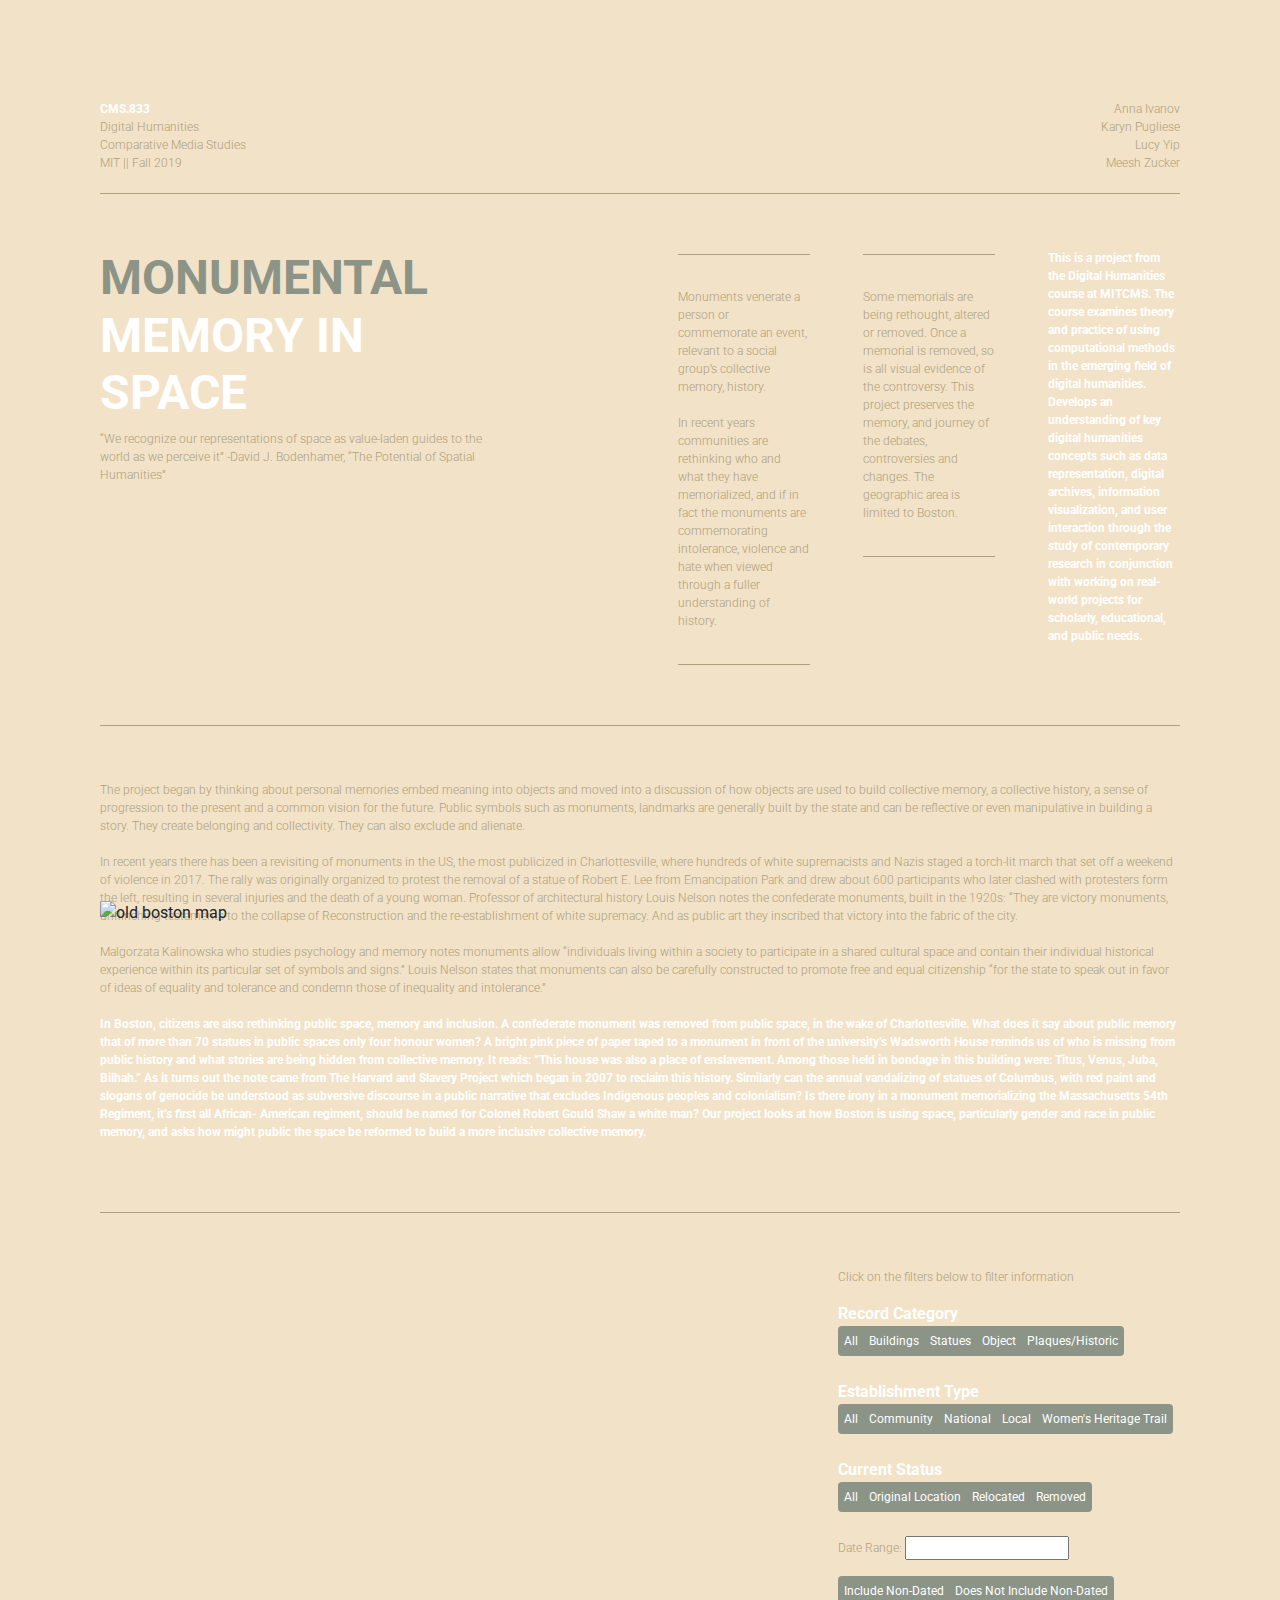
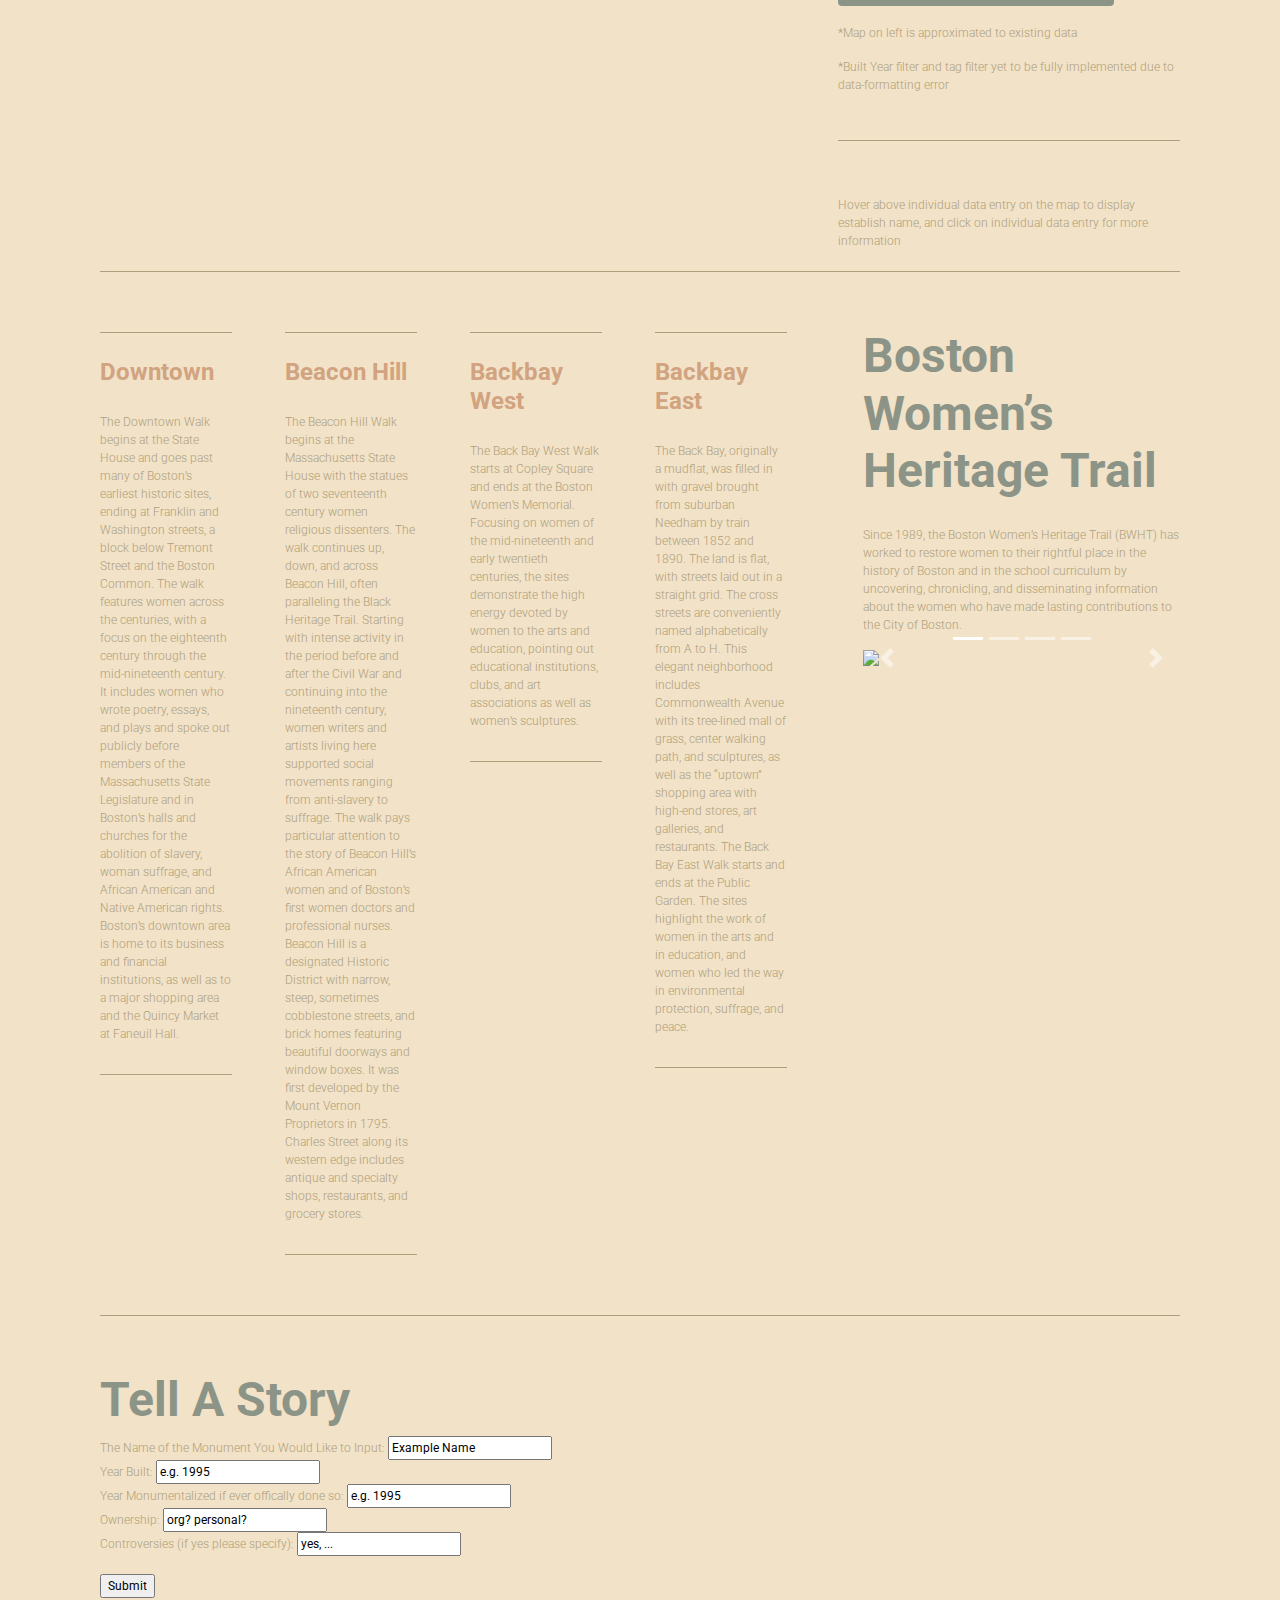
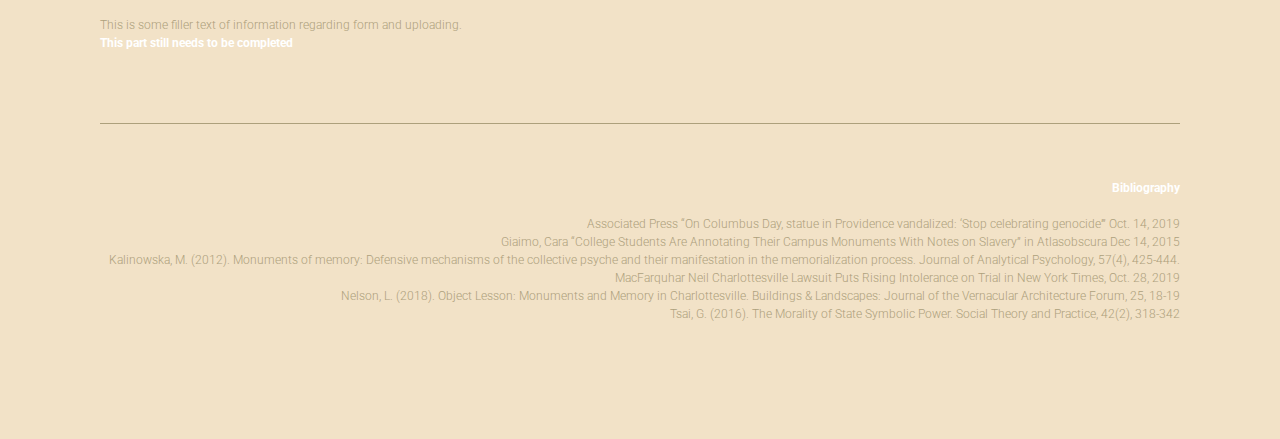
==== commit 2ed7248b: "asdf" ====
--- a/index.html
+++ b/index.html
@@ -119,6 +119,7 @@
                             <label class="btn btn-light"><input type="radio" name="type" autocomplete="off" value="Community">Community</label>
                             <label class="btn btn-light"><input type="radio" name="type" autocomplete="off" value="National">National</label>
                             <label class="btn btn-light"><input type="radio" name="type" autocomplete="off" value="Local">Local</label>
+                            <label class="btn btn-light"><input type="radio" name="type" autocomplete="off" value="Women's Heritage Trail">Women's Heritage Trail</label>
                         </div>
                     </form>
                     <br>
@@ -242,6 +243,16 @@
             <div style="height:50px"></div>
             <div>
                 <h1>Tell A Story</h1>
+                <form action="/action_page.php">
+                    The Name of the Monument You Would Like to Input: <input type="text" value="Example Name">
+                    <br>Year Built: <input type="text" value="e.g. 1995">
+                    <br>Year Monumentalized if ever offically done so: <input type="text" value="e.g. 1995">
+                    <br>Ownership: <input type="text" value="org? personal?">
+                    <br>Controversies (if yes please specify): <input type="text" value="yes, ..."><br>
+                    <br>
+                    <input type="submit" value="Submit">
+                </form> 
+
                 <p><br>This is some filler text of information regarding form and uploading.<br><b>This part still needs to be completed</b></p>
             </div>
             <div style="height:50px"></div>
--- a/css/style.css
+++ b/css/style.css
@@ -25,7 +25,8 @@
 }
 
 p,
-a{
+a,
+form{
     font-family: 'Roboto', sans-serif;
     color: #ADA07C !important;
     font-size: 12px !important;
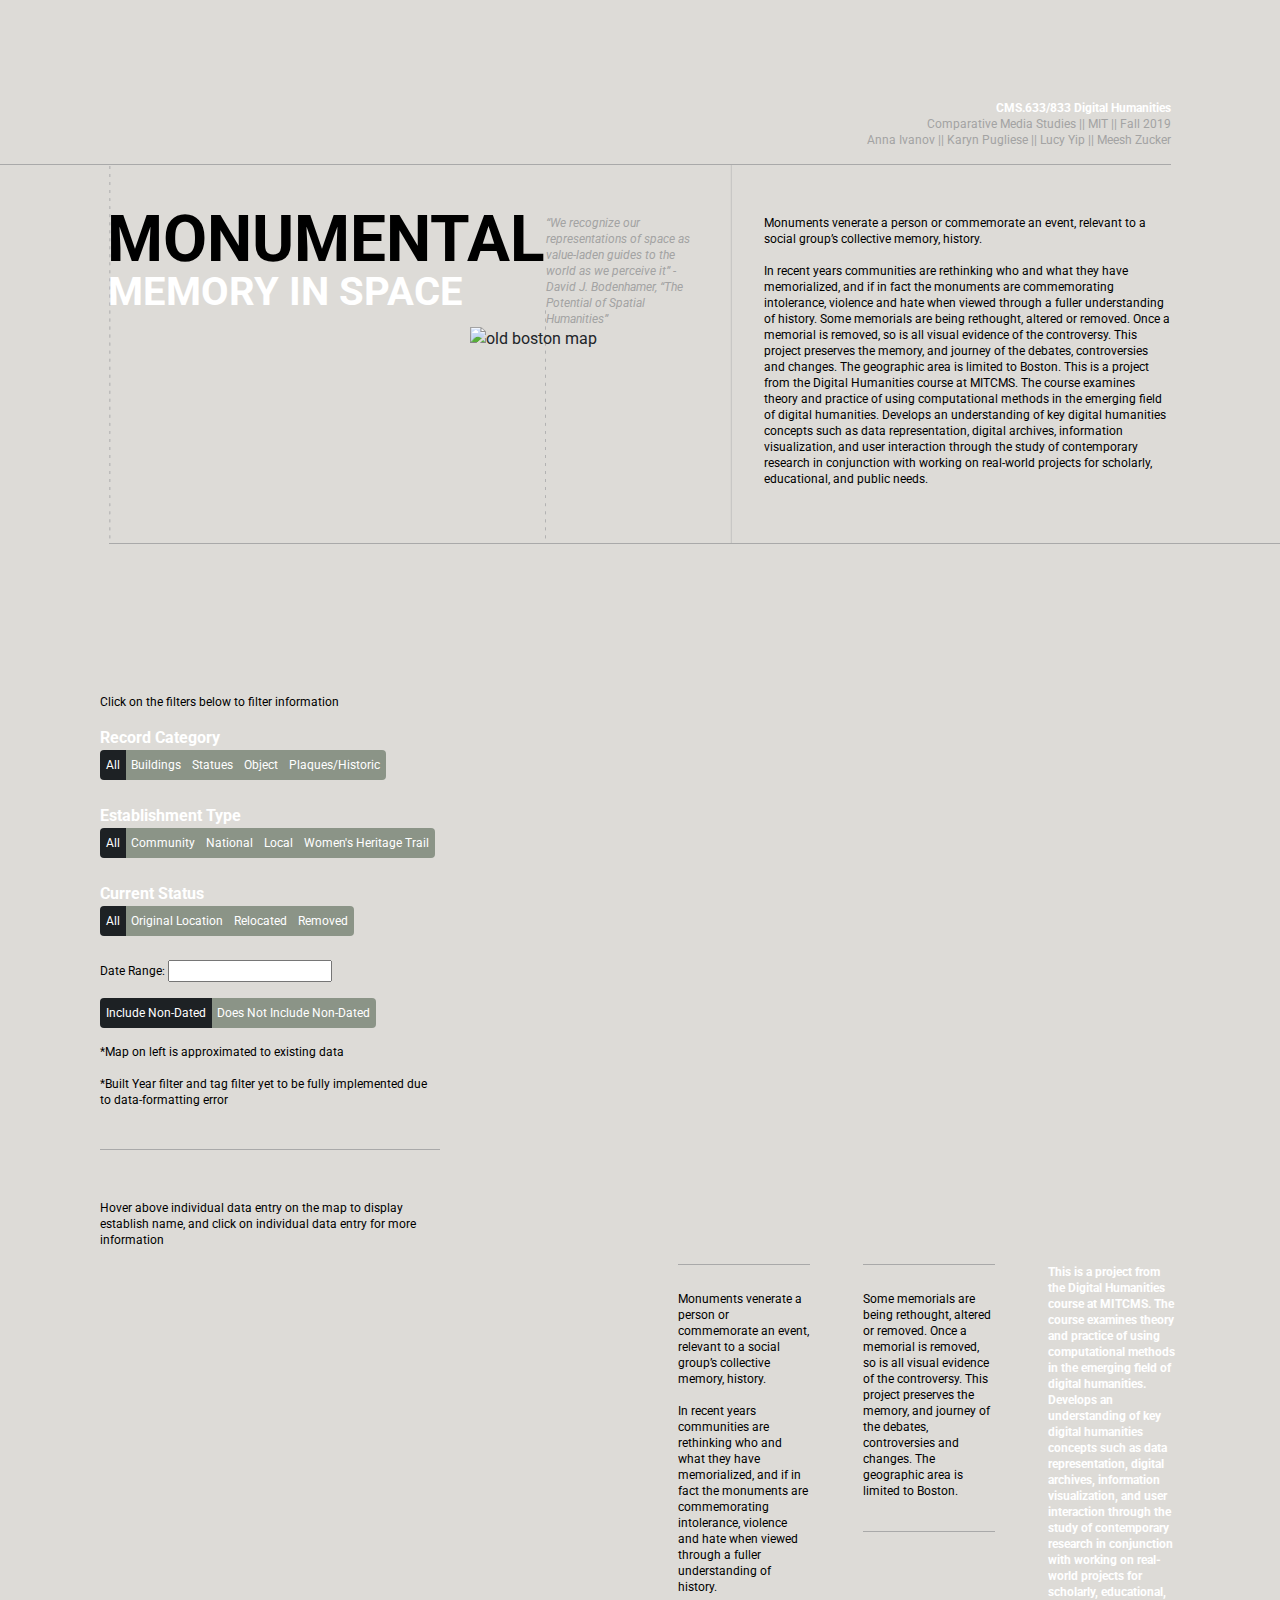
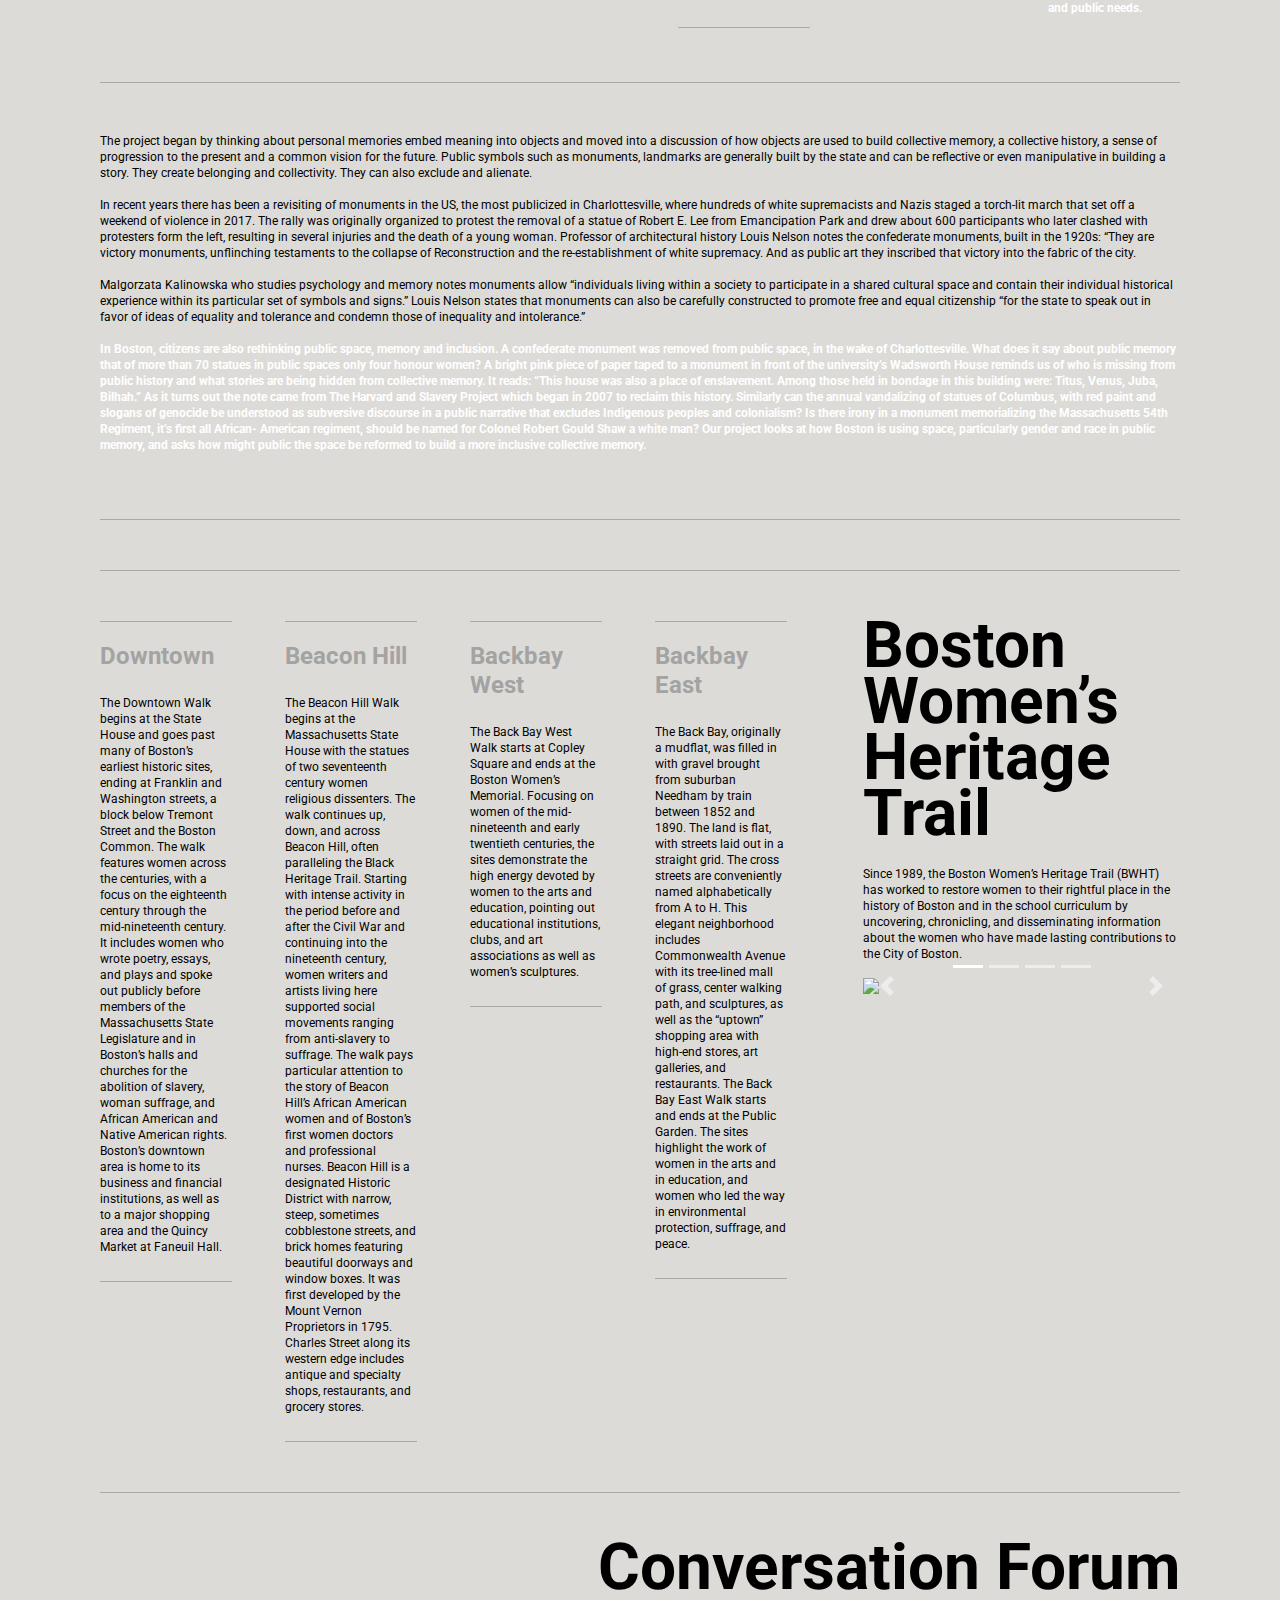
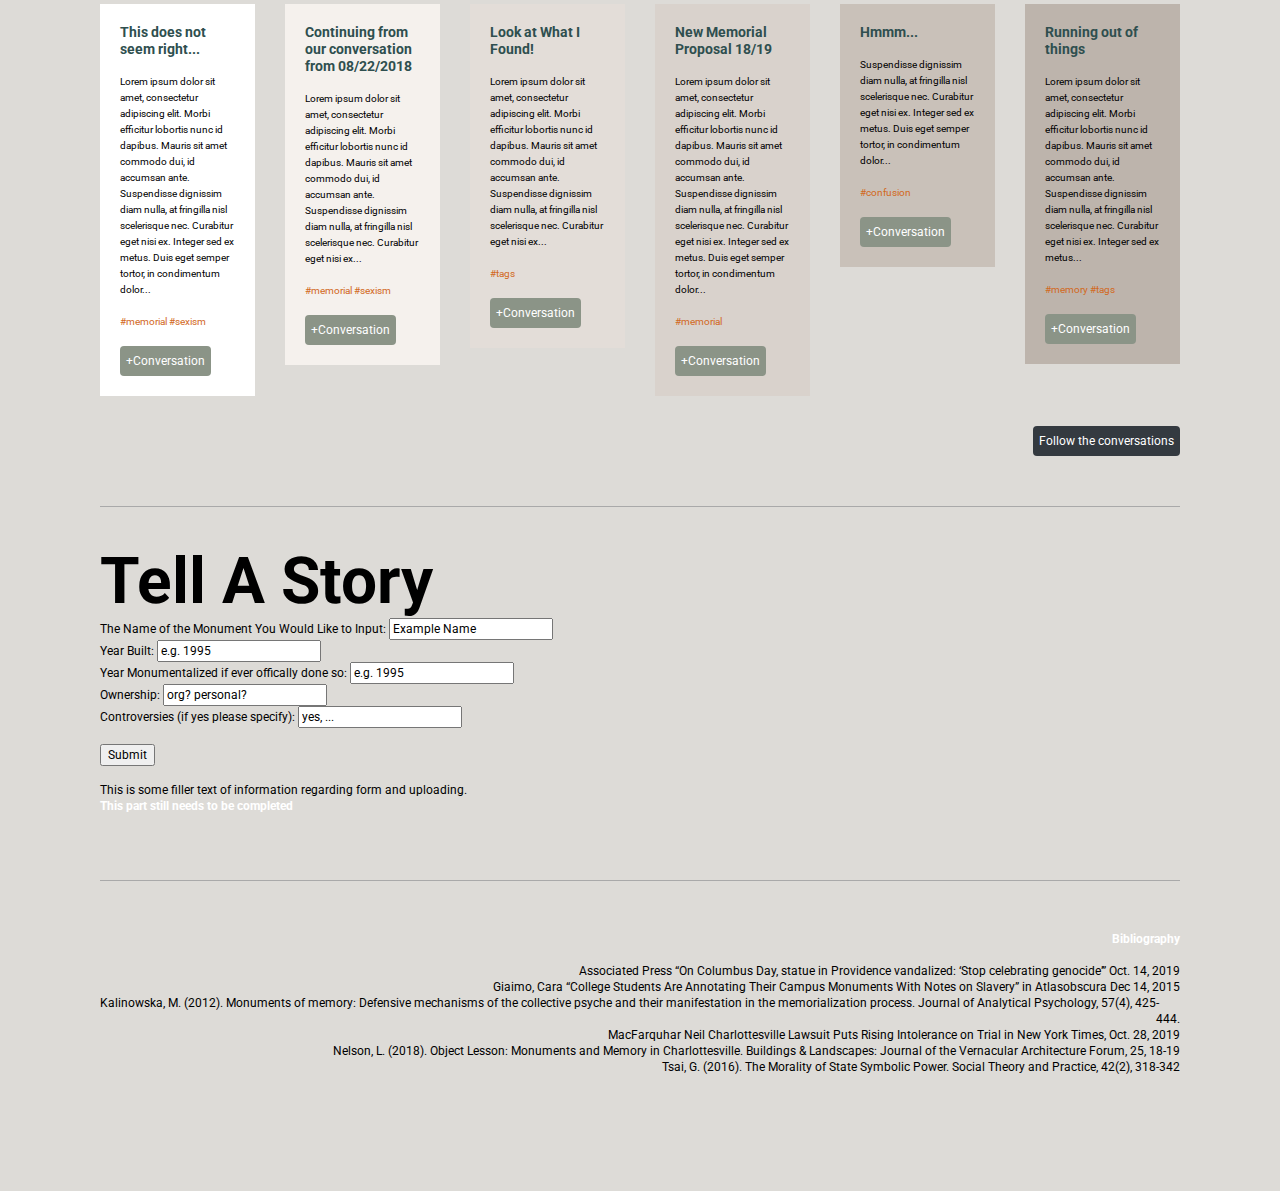
==== commit 9861b006: "adf" ====
--- a/index.html
+++ b/index.html
@@ -4,7 +4,7 @@
         <meta charset="utf-8">
         <meta name="description" content="">
         <meta name="viewport" content="width=device-width, initial-scale=1">
-        <title>D3 Monument Map</title>
+        <title>Monumental Memory in Space</title>
         <script src="http://d3js.org/d3.v4.min.js" charset="utf-8"></script>
         <link rel="stylesheet" href="//code.jquery.com/ui/1.12.1/themes/base/jquery-ui.css">
         <link rel="stylesheet" href="https://cdnjs.cloudflare.com/ajax/libs/font-awesome/4.7.0/css/font-awesome.min.css">
@@ -12,6 +12,7 @@
         <link rel="stylesheet" href="css/style.css">
 
         <link href="https://fonts.googleapis.com/css?family=Roboto:300,400,700,900&display=swap" rel="stylesheet">
+        <link href="https://fonts.googleapis.com/css?family=PT+Sans:400,400i,700,700i&display=swap&subset=latin-ext" rel="stylesheet">
         <link rel="stylesheet" href="https://stackpath.bootstrapcdn.com/bootstrap/4.3.1/css/bootstrap.min.css" integrity="sha384-ggOyR0iXCbMQv3Xipma34MD+dH/1fQ784/j6cY/iJTQUOhcWr7x9JvoRxT2MZw1T" crossorigin="anonymous">
 
         <script src="https://d3js.org/d3.v4.js"></script>
@@ -23,88 +24,54 @@
 
     </head>
     <body>
+        <div style="height:100px"></div>
+        <div class="row">
+            <div class="col-md-11">
+                <p class="right" style="color: #a3a3a3;">
+                    <b>CMS.633/833 Digital Humanities</b><br>
+                    Comparative Media Studies || MIT || Fall 2019<br>
+                    Anna Ivanov || Karyn Pugliese || Lucy Yip || Meesh Zucker
+                </p>
+                <div class="line"></div>
+            </div>
+            <div class="col-md-1"></div>
+        </div>
+        
+        <div class="parallax">
+            <div style="height:50px"></div>
+            <div class="row">
+                <div class="col-md-1"></div>
+                <div class="col-md-4">
+                    <h1 style="margin-left: -0.2vw;">MONUMENTAL</h1>
+                    <h3 style="margin-left: -0.1vw;">MEMORY IN SPACE</h3>
+                </div>
+                <div class="col-md-2" style="padding-right: 50px;">
+                    <p><em>“We recognize our representations of space as value-laden guides to the world as we perceive it” -David J. Bodenhamer, “The Potential of Spatial Humanities”</em></p>
+                </div>
+                <div class="col-md-4">
+                    <p>Monuments venerate a person or commemorate an event, relevant to a social group’s collective memory, history. <br><br>In recent years communities are rethinking who and what they have memorialized, and if in fact the monuments are commemorating intolerance, violence and hate when viewed through a fuller understanding of history. Some memorials are being rethought, altered or removed. Once a memorial is removed, so is all visual evidence of the controversy. This project preserves the memory, and journey of the debates, controversies and changes. The geographic area is limited to Boston. This is a project from the Digital Humanities course at MITCMS. The course examines theory and practice of using computational methods in the emerging field of digital humanities. Develops an understanding of key digital humanities concepts such as data representation, digital archives, information visualization, and user interaction through the study of contemporary research in conjunction with working on real-world projects for scholarly, educational, and public needs.</p>
+                </div>
+                <div class="col-md-1"></div>
+            </div>
+
+
+            <div style="height:40px"></div>
+            <div class="row">
+                <div class="col-md-1"></div>
+                <div class="col-md-11"><div class="line"></div></div>
+            </div>
+        </div>
+        <div style="height:50px"></div>
         <div class="section">
             <div class="row">
-                <div class="col-md-2 containera">
-                    <p>
-                        <b>CMS.833</b><br>
-                        Digital Humanities<br>
-                        Comparative Media Studies<br>
-                        MIT || Fall 2019
-                    </p>
-                </div>
-                <div class="col-md-2 containera">
-                </div>
-                <div class="col-md-2 containera">
-                </div>
-                <div class="col-md-4 containera">
-                </div>
-
-                <div class="col-md-2">
-                    <div class="right">
-                        <p>
-                            Anna Ivanov<br>Karyn Pugliese<br>Lucy Yip<br>Meesh Zucker
-                        </p>
-                    </div>
-                </div>
-            </div>
-            <div class="line"></div>
-            <div style="height:50px"></div>
-
-            <div class="row">
-                <div class="col-md-6" style="padding-right: 10vw;">
-                    <h1>MONUMENTAL <b>MEMORY IN SPACE</b></h1>
-
-                    <p>“We recognize our representations of space as value-laden guides to the world as we perceive it” -David J. Bodenhamer, “The Potential of Spatial Humanities”</p>
-                </div>
-                <div class="col-md-2" style="padding-left: 3vw;">
-                    <div class="line"></div>
-                    <div style="height:10px"></div>
-                    <p>
-                        <br>Monuments venerate a person or commemorate an event, relevant to a social group’s collective memory, history. <br><br>In recent years communities are rethinking who and what they have memorialized, and if in fact the monuments are commemorating intolerance, violence and hate when viewed through a fuller understanding of history.<br><br>
-                    </p>
-                    <div class="line"></div>
-                </div>
-                <div class="col-md-2" style="padding-left: 3vw;">
-                    <div class="line"></div>
-                    <div style="height:10px"></div>
-                    <p>
-                        <br>Some memorials are being rethought, altered or removed. Once a memorial is removed, so is all visual evidence of the controversy. This project preserves the memory, and journey of the debates, controversies and changes. The geographic area is limited to Boston.<br><br>
-                    </p>
-                    <div class="line"></div>
-                </div>
-
-                <div class="col-md-2" style="padding-left: 3vw; ">
-                    <p><b>This is a project from the Digital Humanities course at MITCMS. The course examines theory and practice of using computational methods in the emerging field of digital humanities. Develops an understanding of key digital humanities concepts such as data
-                        representation, digital archives, information visualization, and user interaction through the study of contemporary research in conjunction with working on real-world projects for scholarly, educational, and public needs.</b></p>
-                </div>
-            </div>
-            <div style="height:50px"></div>
-            <div class="line"></div>
-            <div style="height:50px"></div>
-
-            <p>The project began by thinking about personal memories embed meaning into objects and moved into a discussion of how objects are used to build collective memory, a collective history, a sense of progression to the present and a common vision for the future. Public symbols such as monuments, landmarks are generally built by the state and can be reflective or even manipulative in building a story. They create belonging and collectivity.  They can also exclude and alienate.<br><br>In recent years there has been a revisiting of monuments in the US, the most publicized in Charlottesville, where hundreds of white supremacists and Nazis staged a torch-lit march that set off a weekend of violence in 2017. The rally was originally organized to protest the removal of a statue of Robert E. Lee from Emancipation Park and drew about 600 participants who later clashed with protesters form the left, resulting in several injuries and the death of a young woman.  Professor of architectural history Louis Nelson notes the confederate monuments, built in the 1920s: “They are victory monuments, unflinching testaments to the collapse of Reconstruction and the re-establishment of white supremacy. And as public art they inscribed that victory into the fabric of the city.<br><br>Malgorzata Kalinowska who studies psychology and memory notes monuments allow “individuals living within a society to participate in a shared cultural space and contain their individual historical experience within its particular set of symbols and signs.” Louis Nelson states that monuments can also be carefully constructed to promote free and equal citizenship “for the state to speak out in favor of ideas of equality and tolerance and condemn those of inequality and intolerance.”<br><br><b>In Boston, citizens are also rethinking public space, memory and inclusion. A confederate monument was removed from public space, in the wake of Charlottesville.  What does it say about public memory that of more than 70 statues in public spaces only four honour women?  A bright pink piece of paper taped to a monument in front of the university’s Wadsworth House reminds us of who is missing from public history and what stories are being hidden from collective memory. It reads: “This house was also a place of enslavement. Among those held in bondage in this building were: Titus, Venus, Juba, Bilhah.” As it turns out the note came from The Harvard and Slavery Project which began in 2007 to reclaim this history.  Similarly can the annual vandalizing of statues of Columbus, with red paint and slogans of genocide be understood as subversive discourse in a public narrative that excludes Indigenous peoples and colonialism?  Is there irony in a monument memorializing the Massachusetts 54th Regiment, it’s first all African- American regiment, should be named for Colonel Robert Gould Shaw a white man? Our project looks at how Boston is using space, particularly gender and race in public memory, and asks how might public the space be reformed to build a more inclusive collective memory.</b>
-            </p>
-            <div style="height:50px"></div>
-            <div class="line"></div>
-            <div style="height:50px"></div>
-
-            <div class="row">
-                <div class="col-md-8">
-                    <div id="map"></div>
-                    <div id="mapbackground">
-                        <img src="assets/image/map2013.jpg" id="responsive-map" alt="old boston map">
-                    </div>
-                    <div style="height:50px"></div>
-                </div>
-                <div class="col-md-4" style="padding-left: 1vw;">
+                <div class="col-md-4">
                     <div>
                         <p>Click on the filters below to filter information</p>
                     </div>
                     <b>Record Category</b>
                     <form id="categoryfilter" data-toggle="buttons">
                         <div class="btn-group btn-group-toggle">
-                            <label class="btn btn-light active"><input type="radio" name="category" autocomplete="" checked value="all">All</label>
+                            <label class="btn btn-dark active"><input type="radio" name="category" autocomplete="" checked value="all">All</label>
                             <label class="btn btn-light"><input type="radio" name="category" autocomplete="off" value="Building">Buildings</label>
                             <label class="btn btn-light"><input type="radio" name="category" autocomplete="off" value="Statue">Statues</label>
                             <label class="btn btn-light"><input type="radio" name="category" autocomplete="off" value="Object">Object</label>
@@ -115,7 +82,7 @@
                     <b>Establishment Type</b>
                     <form id="typefilter" data-toggle="buttons">
                         <div class="btn-group btn-group-toggle">
-                            <label class="btn btn-light active"><input type="radio" name="type" autocomplete="" checked value="all">All</label>
+                            <label class="btn btn-dark active"><input type="radio" name="type" autocomplete="" checked value="all">All</label>
                             <label class="btn btn-light"><input type="radio" name="type" autocomplete="off" value="Community">Community</label>
                             <label class="btn btn-light"><input type="radio" name="type" autocomplete="off" value="National">National</label>
                             <label class="btn btn-light"><input type="radio" name="type" autocomplete="off" value="Local">Local</label>
@@ -126,7 +93,7 @@
                     <b>Current Status</b>
                     <form id="statusfilter" data-toggle="buttons">
                         <div class="btn-group btn-group-toggle">
-                            <label class="btn btn-light active"><input type="radio" name="status" autocomplete="" checked value="all">All</label>
+                            <label class="btn btn-dark active"><input type="radio" name="status" autocomplete="" checked value="all">All</label>
                             <label class="btn btn-light"><input type="radio" name="status" autocomplete="off" value="Original Location">Original Location</label>
                             <label class="btn btn-light"><input type="radio" name="status" autocomplete="off" value="Relocated">Relocated</label>
                             <label class="btn btn-light"><input type="radio" name="status" autocomplete="off" value="Removed">Removed</label>
@@ -139,7 +106,7 @@
                     <div id="slider-range" style="margin: 0px 8px 10px 8px"></div>
                     <form id="timefilter" data-toggle="buttons">
                         <div class="btn-group btn-group-toggle">
-                            <label class="btn btn-light active"><input type="radio" name="time" autocomplete="" checked value="yes">Include Non-Dated</label>
+                            <label class="btn btn-dark active"><input type="radio" name="time" autocomplete="" checked value="yes">Include Non-Dated</label>
                             <label class="btn btn-light"><input type="radio" name="time" autocomplete="off" value="no">Does Not Include Non-Dated</label>
                         </div>
                     </form>
@@ -151,7 +118,56 @@
                     <div style="height:50px"></div>
                     <div id="maptext"><p>Hover above individual data entry on the map to display establish name, and click on individual data entry for more information</p></div>
                 </div>
-            </div>
+
+
+                <div class="col-md-8">
+                    <div id="map"></div>
+                    <div id="mapbackground">
+                        <img src="assets/image/map2013.jpg" id="responsive-map" alt="old boston map">
+                    </div>
+                    <div style="height:50px"></div>
+                </div>
+
+            </div>   
+
+
+
+
+
+
+            <div class="row">
+                <div class="col-md-6" style="padding-right: 10vw;">
+                </div>
+                <div class="col-md-2" style="padding-left: 3vw;">
+                    <div class="line"></div>
+                    <div style="height:10px"></div>
+                    <p>
+                        <br>Monuments venerate a person or commemorate an event, relevant to a social group’s collective memory, history. <br><br>In recent years communities are rethinking who and what they have memorialized, and if in fact the monuments are commemorating intolerance, violence and hate when viewed through a fuller understanding of history.<br><br>
+                    </p>
+                    <div class="line"></div>
+                </div>
+                <div class="col-md-2" style="padding-left: 3vw;">
+                    <div class="line"></div>
+                    <div style="height:10px"></div>
+                    <p>
+                        <br>Some memorials are being rethought, altered or removed. Once a memorial is removed, so is all visual evidence of the controversy. This project preserves the memory, and journey of the debates, controversies and changes. The geographic area is limited to Boston.<br><br>
+                    </p>
+                    <div class="line"></div>
+                </div>
+
+                <div class="col-md-2" style="padding-left: 3vw; ">
+                    <p><b>This is a project from the Digital Humanities course at MITCMS. The course examines theory and practice of using computational methods in the emerging field of digital humanities. Develops an understanding of key digital humanities concepts such as data representation, digital archives, information visualization, and user interaction through the study of contemporary research in conjunction with working on real-world projects for scholarly, educational, and public needs.</b></p>
+                </div>
+            </div>
+            <div style="height:50px"></div>
+            <div class="line"></div>
+            <div style="height:50px"></div>
+
+            <p>The project began by thinking about personal memories embed meaning into objects and moved into a discussion of how objects are used to build collective memory, a collective history, a sense of progression to the present and a common vision for the future. Public symbols such as monuments, landmarks are generally built by the state and can be reflective or even manipulative in building a story. They create belonging and collectivity.  They can also exclude and alienate.<br><br>In recent years there has been a revisiting of monuments in the US, the most publicized in Charlottesville, where hundreds of white supremacists and Nazis staged a torch-lit march that set off a weekend of violence in 2017. The rally was originally organized to protest the removal of a statue of Robert E. Lee from Emancipation Park and drew about 600 participants who later clashed with protesters form the left, resulting in several injuries and the death of a young woman.  Professor of architectural history Louis Nelson notes the confederate monuments, built in the 1920s: “They are victory monuments, unflinching testaments to the collapse of Reconstruction and the re-establishment of white supremacy. And as public art they inscribed that victory into the fabric of the city.<br><br>Malgorzata Kalinowska who studies psychology and memory notes monuments allow “individuals living within a society to participate in a shared cultural space and contain their individual historical experience within its particular set of symbols and signs.” Louis Nelson states that monuments can also be carefully constructed to promote free and equal citizenship “for the state to speak out in favor of ideas of equality and tolerance and condemn those of inequality and intolerance.”<br><br><b>In Boston, citizens are also rethinking public space, memory and inclusion. A confederate monument was removed from public space, in the wake of Charlottesville.  What does it say about public memory that of more than 70 statues in public spaces only four honour women?  A bright pink piece of paper taped to a monument in front of the university’s Wadsworth House reminds us of who is missing from public history and what stories are being hidden from collective memory. It reads: “This house was also a place of enslavement. Among those held in bondage in this building were: Titus, Venus, Juba, Bilhah.” As it turns out the note came from The Harvard and Slavery Project which began in 2007 to reclaim this history.  Similarly can the annual vandalizing of statues of Columbus, with red paint and slogans of genocide be understood as subversive discourse in a public narrative that excludes Indigenous peoples and colonialism?  Is there irony in a monument memorializing the Massachusetts 54th Regiment, it’s first all African- American regiment, should be named for Colonel Robert Gould Shaw a white man? Our project looks at how Boston is using space, particularly gender and race in public memory, and asks how might public the space be reformed to build a more inclusive collective memory.</b>
+            </p>
+            <div style="height:50px"></div>
+            <div class="line"></div>
+            <div style="height:50px"></div>
 
             <div class="line"></div>
             <div style="height:50px"></div>
@@ -241,6 +257,103 @@
             <div style="height:50px"></div>
             <div class="line"></div>
             <div style="height:50px"></div>
+            <div class="right">
+                <h1>Conversation Forum</h1>
+            </div>
+            <div class="row">
+                <div class="col-md-2">
+                    <div style="padding: 20px; background: white;">
+                        <p><b style="font-size: 14px !important; color: darkslategray;">This does not seem right...</b><br></p>
+                        <p style="font-size: 10px !important; line-height: 100%;">Lorem ipsum dolor sit amet, consectetur adipiscing elit. Morbi efficitur lobortis nunc id dapibus. Mauris sit amet commodo dui, id accumsan ante. Suspendisse dignissim diam nulla, at fringilla nisl scelerisque nec. Curabitur eget nisi ex. Integer sed ex metus. Duis eget semper tortor, in condimentum dolor...<br>
+                        </p>
+                        <p style="font-size: 10px !important; line-height: 100%; color: chocolate !important;">#memorial #sexism</p>
+                        <form id="statusfilter" data-toggle="buttons">
+                            <div class="btn-group btn-group-toggle">
+                                <label class="btn btn-light"><input type="radio" autocomplete="off" value="">+Conversation</label>
+                            </div>
+                        </form>
+                    </div>
+                </div>
+                <div class="col-md-2">
+                    <div style="padding: 20px; background: #f5f1ed;">
+                        <p><b style="font-size: 14px !important; color: darkslategray;">Continuing from our conversation from 08/22/2018</b><br></p>
+                        <p style="font-size: 10px !important; line-height: 100%;">Lorem ipsum dolor sit amet, consectetur adipiscing elit. Morbi efficitur lobortis nunc id dapibus. Mauris sit amet commodo dui, id accumsan ante. Suspendisse dignissim diam nulla, at fringilla nisl scelerisque nec. Curabitur eget nisi ex...<br>
+                        </p>
+                        <p style="font-size: 10px !important; line-height: 100%; color: chocolate !important;">#memorial #sexism</p>
+                        <form id="statusfilter" data-toggle="buttons">
+                            <div class="btn-group btn-group-toggle">
+                                <label class="btn btn-light"><input type="radio" autocomplete="off" value="">+Conversation</label>
+                            </div>
+                        </form>
+                    </div>
+                </div>
+                <div class="col-md-2">
+                    <div style="padding: 20px; background: #e3ddd8;">
+                        <p><b style="font-size: 14px !important; color: darkslategray;">Look at What I Found!</b><br></p>
+                        <p style="font-size: 10px !important; line-height: 100%;">Lorem ipsum dolor sit amet, consectetur adipiscing elit. Morbi efficitur lobortis nunc id dapibus. Mauris sit amet commodo dui, id accumsan ante. Suspendisse dignissim diam nulla, at fringilla nisl scelerisque nec. Curabitur eget nisi ex...<br>
+                        </p>
+                        <p style="font-size: 10px !important; line-height: 100%; color: chocolate !important;">#tags</p>
+                        <form id="statusfilter" data-toggle="buttons">
+                            <div class="btn-group btn-group-toggle">
+                                <label class="btn btn-light"><input type="radio" autocomplete="off" value="">+Conversation</label>
+                            </div>
+                        </form>
+                    </div>
+                </div>
+                <div class="col-md-2">
+                    <div style="padding: 20px; background: #d9d2cc;">
+                        <p><b style="font-size: 14px !important; color: darkslategray;">New Memorial Proposal 18/19</b><br></p>
+                        <p style="font-size: 10px !important; line-height: 100%;">Lorem ipsum dolor sit amet, consectetur adipiscing elit. Morbi efficitur lobortis nunc id dapibus. Mauris sit amet commodo dui, id accumsan ante. Suspendisse dignissim diam nulla, at fringilla nisl scelerisque nec. Curabitur eget nisi ex. Integer sed ex metus. Duis eget semper tortor, in condimentum dolor...<br>
+                        </p>
+                        <p style="font-size: 10px !important; line-height: 100%; color: chocolate !important;">#memorial</p>
+                        <form id="statusfilter" data-toggle="buttons">
+                            <div class="btn-group btn-group-toggle">
+                                <label class="btn btn-light"><input type="radio" autocomplete="off" value="">+Conversation</label>
+                            </div>
+                        </form>
+                    </div>
+                </div>
+                <div class="col-md-2">
+                    <div style="padding: 20px; background: #c9c1b9;">
+                        <p><b style="font-size: 14px !important; color: darkslategray;">Hmmm...</b><br></p>
+                        <p style="font-size: 10px !important; line-height: 100%;">Suspendisse dignissim diam nulla, at fringilla nisl scelerisque nec. Curabitur eget nisi ex. Integer sed ex metus. Duis eget semper tortor, in condimentum dolor...<br>
+                        </p>
+                        <p style="font-size: 10px !important; line-height: 100%; color: chocolate !important;">#confusion</p>
+                        <form id="statusfilter" data-toggle="buttons">
+                            <div class="btn-group btn-group-toggle">
+                                <label class="btn btn-light"><input type="radio" autocomplete="off" value="">+Conversation</label>
+                            </div>
+                        </form>
+                    </div>
+                </div>
+                <div class="col-md-2">
+                    <div style="padding: 20px; background: #bdb4ac;">
+                        <p><b style="font-size: 14px !important; color: darkslategray;">Running out of things</b><br></p>
+                        <p style="font-size: 10px !important; line-height: 100%;">Lorem ipsum dolor sit amet, consectetur adipiscing elit. Morbi efficitur lobortis nunc id dapibus. Mauris sit amet commodo dui, id accumsan ante. Suspendisse dignissim diam nulla, at fringilla nisl scelerisque nec. Curabitur eget nisi ex. Integer sed ex metus...<br>
+                        </p>
+                        <p style="font-size: 10px !important; line-height: 100%; color: chocolate !important;">#memory #tags</p>
+                        <form id="statusfilter" data-toggle="buttons">
+                            <div class="btn-group btn-group-toggle">
+                                <label class="btn btn-light"><input type="radio" autocomplete="off" value="">+Conversation</label>
+                            </div>
+                        </form>
+                    </div>
+                </div>
+            </div>
+            <div style="height:30px"></div>
+            <div class="right">
+                <form id="statusfilter" data-toggle="buttons">
+                    <div class="btn-group btn-group-toggle">
+                        <label class="btn btn-dark"><input type="radio" autocomplete="off" value="">Follow the conversations</label>
+                    </div>
+                </form>
+            </div>
+
+            <div style="height:50px"></div>
+            <div class="line"></div>
+            <div style="height:50px"></div>
+
+
             <div>
                 <h1>Tell A Story</h1>
                 <form action="/action_page.php">
--- a/css/style.css
+++ b/css/style.css
@@ -1,7 +1,8 @@
 /* BODY */
 
 body {
-    background-color: #f2e2c7 !important;
+    background-color: #DDDBD7 !important;
+    font-family: 'PT Sans', sans-serif !mportant;
 }
 
 div.section {
@@ -11,15 +12,23 @@
 /* TEXT */
 
 h1 {
-    font-family: 'Roboto', sans-serif !important;
-    color: #8b9487 !important;
-    font-size: 48px !important;
-    font-weight: 700 !important;
+    margin-top: -3px !important;
+    color: black;
+    font-size: 64px !important;
+    font-weight: 700 !important;
+    line-height: 56px !important;
+}
+
+h3 {
+    margin-top: -4px !important;
+    color: white;
+    font-size: 40px !important;
+    font-weight: 700 !important;
+    line-height: 40px !important;
 }
 
 h5 {
-    font-family: 'Roboto', sans-serif;
-    color: #d1a380;
+    color: #a3a3a3;
     font-size: 24px !important;
     font-weight: 700 !important;
 }
@@ -27,15 +36,18 @@
 p,
 a,
 form{
-    font-family: 'Roboto', sans-serif;
-    color: #ADA07C !important;
-    font-size: 12px !important;
-    font-weight: 300 !important;
+    color: black;
+    font-size: 12px !important;
+    line-height: 16px !important;
+    font-weight: 400 !important;
     text-align: left;
 }
 
+em{
+    color: #a3a3a3;
+}
+
 b{
-    font-family: 'Roboto', sans-serif;
     color: white;
     font-weight: 700 !important;
 }
@@ -44,7 +56,7 @@
 p.smallertext{
     color: white;
     font-size: 8px;
-    font-weight: 300;
+    font-weight: 400;
     text-align: left;
 }
 
@@ -60,15 +72,13 @@
 
 
 .line{
-    margin-top: 5px;
-    margin-bottom: 5px;
     height: 1px;
-    background: #ADA07C; 
+    background: darkgrey ; 
 }
 
 a.hyprtxt{
     color: crimson;
-    font-weight: 300;
+    font-weight: 400;
 }
 
 a.drop {
@@ -83,7 +93,7 @@
     font-family: 'Roboto', sans-serif !important; 
     color: #8b9487 !important;
     font-size: 12px !important;
-    font-weight: 300 !important;
+    font-weight: 400 !important;
     padding-left: 0px !important;
     padding-right: 10px !important;
     padding-top: 5px !important;
@@ -135,7 +145,7 @@
     color: rosybrown;
     font-family: 'Roboto', sans-serif;
     font-size: 14px;
-    font-weight: 300;
+    font-weight: 400;
 }
 
 #righthalf{
@@ -183,7 +193,7 @@
 .node text {
     color: #FF5D5D;
     font-size: 14px;
-    font-weight: 300;
+    font-weight: 400;
     text-align: left;
 }
 
@@ -205,13 +215,13 @@
 
 .parallax {
     /* The image used */
-    background-image: url("/assets/image/miso.jpg");
+    background-image: url("/assets/image/cover.png");
 
     /* Set a specific height */
 
     /* Create the parallax scrolling effect */
     background-attachment: fixed;
-    background-position: center;
+    background-position: center top;
     background-repeat: no-repeat;
     background-size: cover;
 }
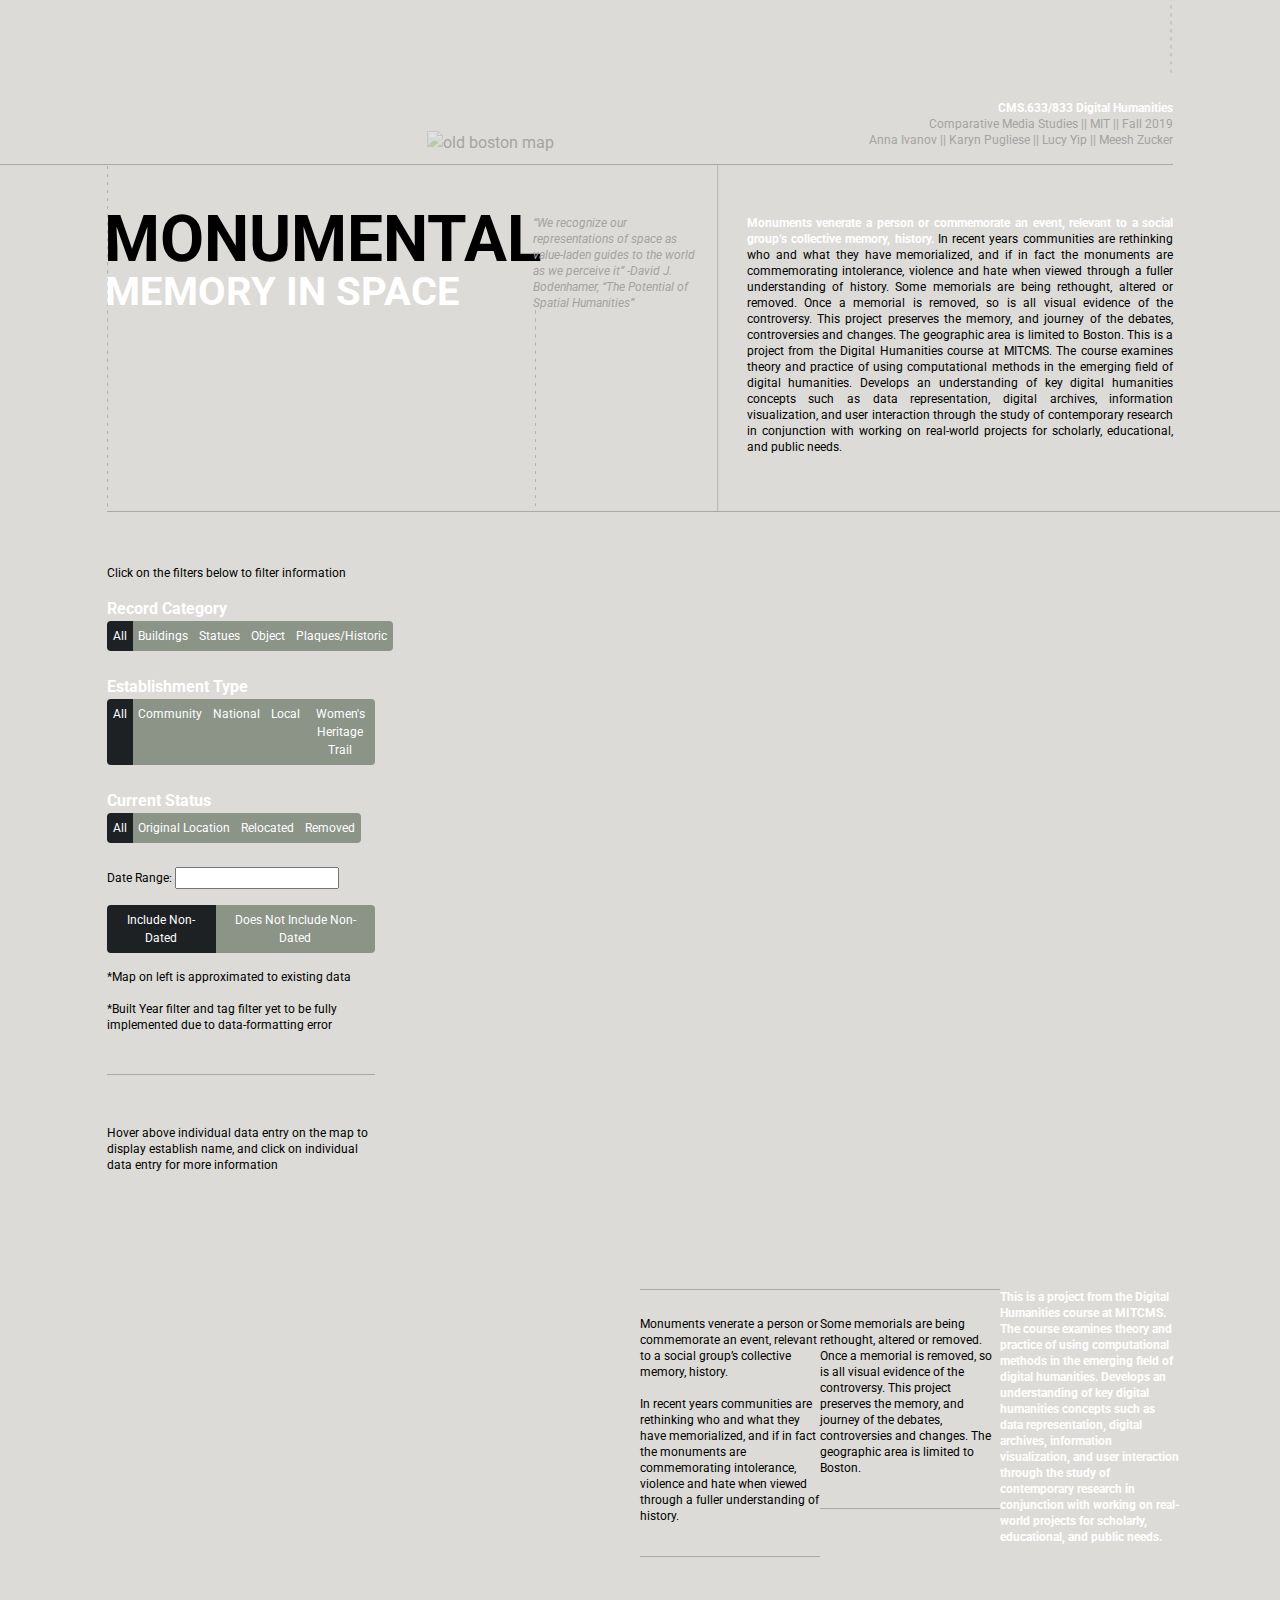
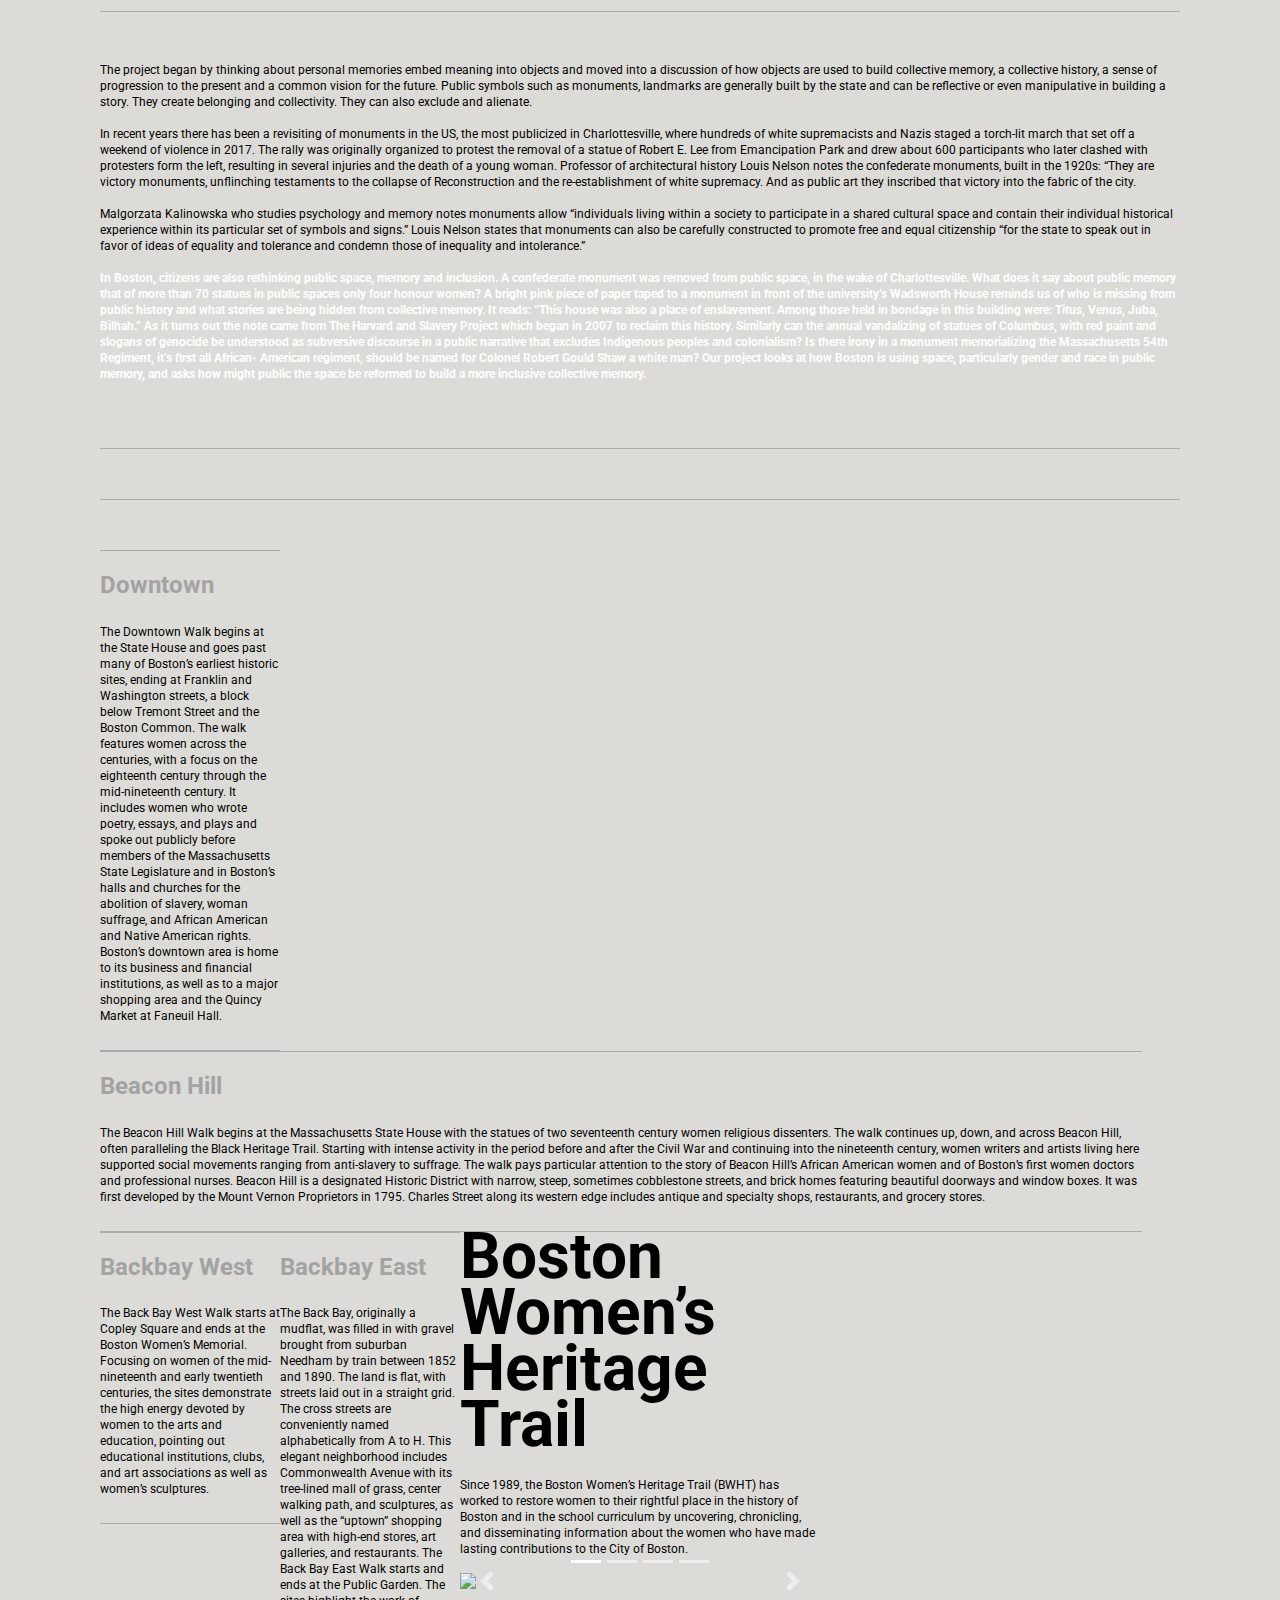
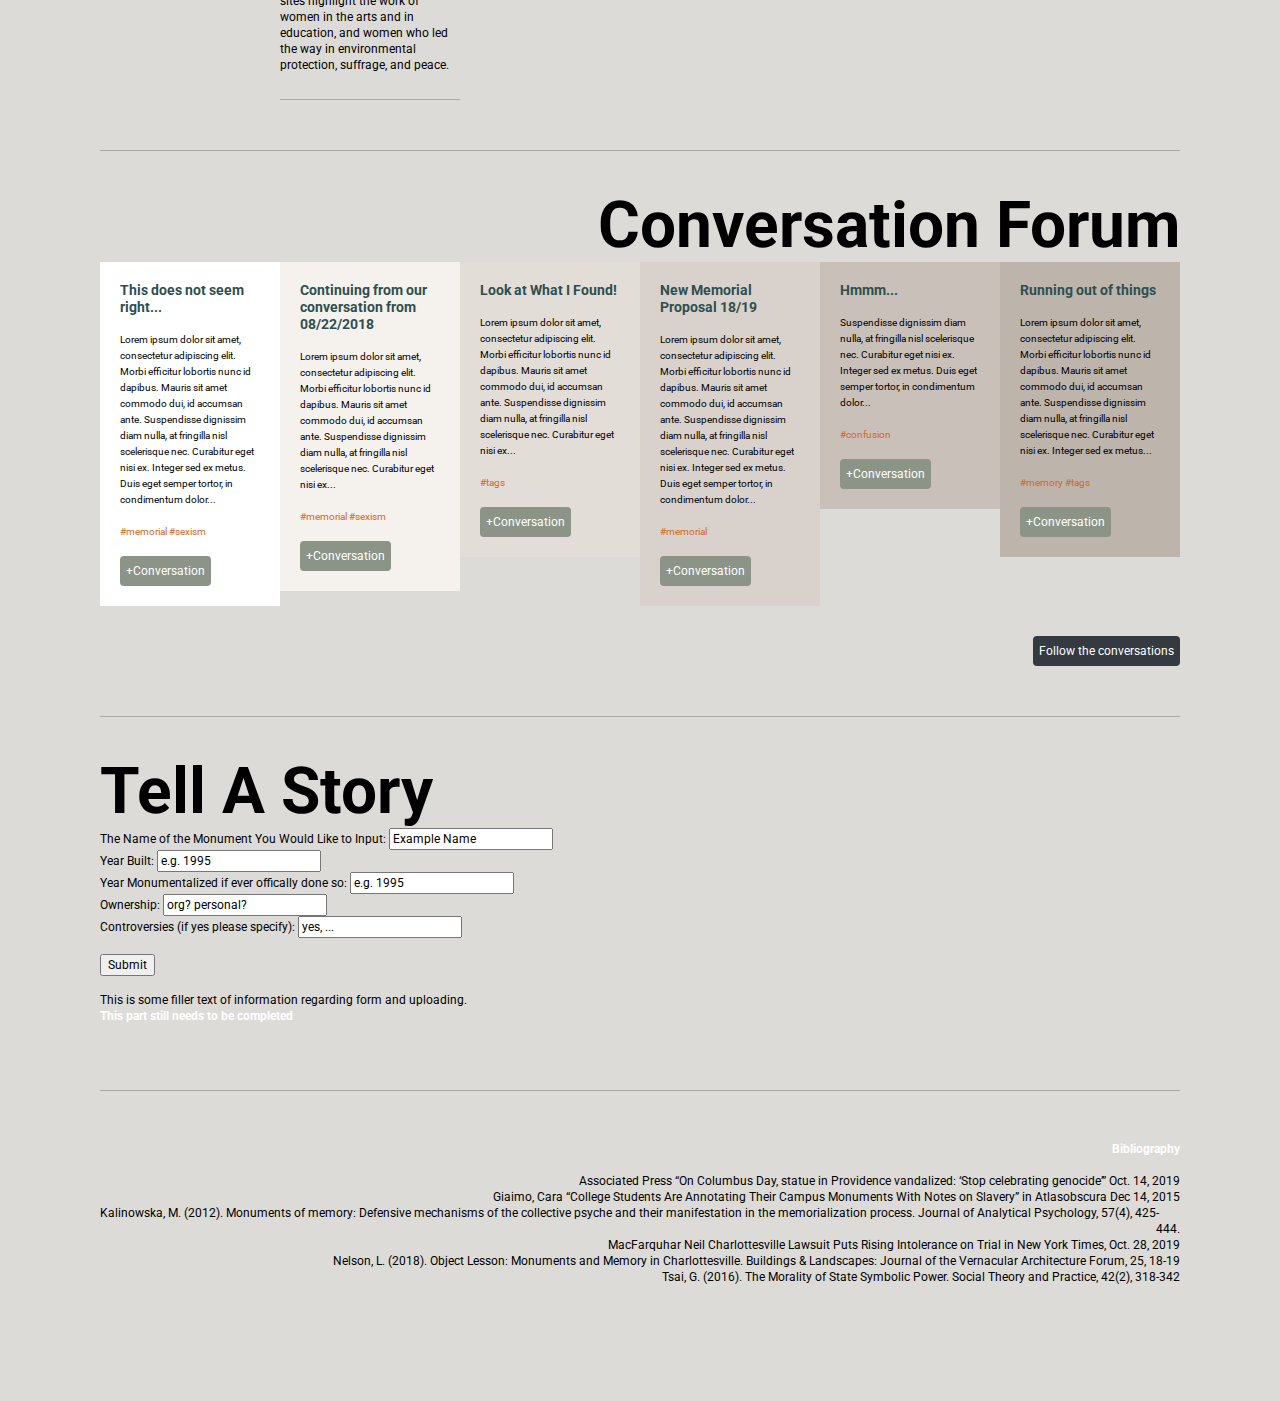
==== commit 202ada31: "adsf" ====
--- a/index.html
+++ b/index.html
@@ -24,47 +24,54 @@
 
     </head>
     <body>
-        <div style="height:100px"></div>
-        <div class="row">
-            <div class="col-md-11">
-                <p class="right" style="color: #a3a3a3;">
-                    <b>CMS.633/833 Digital Humanities</b><br>
-                    Comparative Media Studies || MIT || Fall 2019<br>
-                    Anna Ivanov || Karyn Pugliese || Lucy Yip || Meesh Zucker
-                </p>
-                <div class="line"></div>
-            </div>
-            <div class="col-md-1"></div>
+        <div class="cover" style="background-image: url('/assets/image/cover2.png');">
+            <div style="height:100px"></div>
+            <div class="row">
+                <div class="col col-md-11">
+                    <p class="right" style="color: #a3a3a3;">
+                        <b>CMS.633/833 Digital Humanities</b><br>
+                        Comparative Media Studies || MIT || Fall 2019<br>
+                        Anna Ivanov || Karyn Pugliese || Lucy Yip || Meesh Zucker
+                    </p>
+                    <div class="line"></div>
+                </div>
+                <div class="col col-md-1"></div>
+            </div>
         </div>
-        
-        <div class="parallax">
-            <div style="height:50px"></div>
-            <div class="row">
-                <div class="col-md-1"></div>
-                <div class="col-md-4">
+
+        <div class="parallax" style="background-image: url('/assets/image/cover.png');">
+            <div style="height:50px"></div>
+            <div class="row">
+                <div class="col col-md-1"></div>
+                <div class="col col-md-4">
                     <h1 style="margin-left: -0.2vw;">MONUMENTAL</h1>
-                    <h3 style="margin-left: -0.1vw;">MEMORY IN SPACE</h3>
-                </div>
-                <div class="col-md-2" style="padding-right: 50px;">
-                    <p><em>“We recognize our representations of space as value-laden guides to the world as we perceive it” -David J. Bodenhamer, “The Potential of Spatial Humanities”</em></p>
-                </div>
-                <div class="col-md-4">
-                    <p>Monuments venerate a person or commemorate an event, relevant to a social group’s collective memory, history. <br><br>In recent years communities are rethinking who and what they have memorialized, and if in fact the monuments are commemorating intolerance, violence and hate when viewed through a fuller understanding of history. Some memorials are being rethought, altered or removed. Once a memorial is removed, so is all visual evidence of the controversy. This project preserves the memory, and journey of the debates, controversies and changes. The geographic area is limited to Boston. This is a project from the Digital Humanities course at MITCMS. The course examines theory and practice of using computational methods in the emerging field of digital humanities. Develops an understanding of key digital humanities concepts such as data representation, digital archives, information visualization, and user interaction through the study of contemporary research in conjunction with working on real-world projects for scholarly, educational, and public needs.</p>
-                </div>
-                <div class="col-md-1"></div>
+                    <h3 style="margin-left: -0.15vw;">MEMORY IN SPACE</h3>
+                </div>
+                <div class="col col-md-2" style="padding-right: 50px;">
+                    <div style="margin-right: 4vw;">
+                        <p><em>“We recognize our representations of space as value-laden guides to the world as we perceive it” -David J. Bodenhamer, “The Potential of Spatial Humanities”</em></p>
+                    </div>
+                </div>
+                <div class="col col-md-4">
+                    <p style="text-align: justify;"><b>Monuments venerate a person or commemorate an event, relevant to a social group’s collective memory, history.</b> In recent years communities are rethinking who and what they have memorialized, and if in fact the monuments are commemorating intolerance, violence and hate when viewed through a fuller understanding of history. Some memorials are being rethought, altered or removed. Once a memorial is removed, so is all visual evidence of the controversy. This project preserves the memory, and journey of the debates, controversies and changes. The geographic area is limited to Boston. This is a project from the Digital Humanities course at MITCMS. The course examines theory and practice of using computational methods in the emerging field of digital humanities. Develops an understanding of key digital humanities concepts such as data representation, digital archives, information visualization, and user interaction through the study of contemporary research in conjunction with working on real-world projects for scholarly, educational, and public needs.</p>
+                </div>
+                <div class="col col-md-1"></div>
             </div>
 
 
             <div style="height:40px"></div>
             <div class="row">
-                <div class="col-md-1"></div>
-                <div class="col-md-11"><div class="line"></div></div>
+                <div class="col col-md-1"></div>
+                <div class="col col-md-11"><div class="line"></div></div>
             </div>
         </div>
         <div style="height:50px"></div>
-        <div class="section">
-            <div class="row">
-                <div class="col-md-4">
+
+
+        <div class="row">
+            <div class="col col-md-1"></div>
+            <div class="col col-md-3">
+                <div style="padding: 3px 4vw 0 0;">
                     <div>
                         <p>Click on the filters below to filter information</p>
                     </div>
@@ -118,27 +125,27 @@
                     <div style="height:50px"></div>
                     <div id="maptext"><p>Hover above individual data entry on the map to display establish name, and click on individual data entry for more information</p></div>
                 </div>
-
-
-                <div class="col-md-8">
-                    <div id="map"></div>
-                    <div id="mapbackground">
-                        <img src="assets/image/map2013.jpg" id="responsive-map" alt="old boston map">
-                    </div>
-                    <div style="height:50px"></div>
-                </div>
-
-            </div>   
-
-
-
-
-
-
-            <div class="row">
-                <div class="col-md-6" style="padding-right: 10vw;">
-                </div>
-                <div class="col-md-2" style="padding-left: 3vw;">
+            </div>
+
+
+            <div class="col col-md-8" style="margin: 0px !important; padding: 0px !important;">
+                <div id="map"></div>
+                <div id="mapbackground">
+                    <img src="assets/image/map2013.jpg" id="responsive-map" alt="old boston map">
+                </div>
+                <div style="height:50px"></div>
+            </div>
+        </div>  
+
+
+
+
+
+        <div class="section">
+            <div class="row">
+                <div class="col col-md-6" style="padding-right: 10vw;">
+                </div>
+                <div class="col col-md-2" style="padding-left: 3vw;">
                     <div class="line"></div>
                     <div style="height:10px"></div>
                     <p>
@@ -146,7 +153,7 @@
                     </p>
                     <div class="line"></div>
                 </div>
-                <div class="col-md-2" style="padding-left: 3vw;">
+                <div class="col col-md-2" style="padding-left: 3vw;">
                     <div class="line"></div>
                     <div style="height:10px"></div>
                     <p>
@@ -155,7 +162,7 @@
                     <div class="line"></div>
                 </div>
 
-                <div class="col-md-2" style="padding-left: 3vw; ">
+                <div class="col col-md-2" style="padding-left: 3vw; ">
                     <p><b>This is a project from the Digital Humanities course at MITCMS. The course examines theory and practice of using computational methods in the emerging field of digital humanities. Develops an understanding of key digital humanities concepts such as data representation, digital archives, information visualization, and user interaction through the study of contemporary research in conjunction with working on real-world projects for scholarly, educational, and public needs.</b></p>
                 </div>
             </div>
@@ -173,7 +180,7 @@
             <div style="height:50px"></div>
 
             <div class="row">
-                <div class="col-md-2" style="padding-right: 3vw;">
+                <div class="col col-md-2" style="padding-right: 3vw;">
                     <div class="line"></div>
                     <div style="height:20px"></div>
                     <h5>Downtown</h5>
@@ -181,7 +188,7 @@
                     <div style="height:10px"></div>
                     <div class="line"></div>
                 </div>
-                <div class="col-md-2" style="padding-right: 3vw;">
+                <div class="ccol ol-md-2" style="padding-right: 3vw;">
                     <div class="line"></div>
                     <div style="height:20px"></div>
                     <h5>Beacon Hill</h5>
@@ -189,7 +196,7 @@
                     <div style="height:10px"></div>
                     <div class="line"></div>
                 </div>
-                <div class="col-md-2" style="padding-right: 3vw;">
+                <div class="col col-md-2" style="padding-right: 3vw;">
                     <div class="line"></div>
                     <div style="height:20px"></div>
                     <h5>Backbay West</h5>
@@ -197,7 +204,7 @@
                     <div style="height:10px"></div>
                     <div class="line"></div>
                 </div>
-                <div class="col-md-2" style="padding-right: 3vw;">
+                <div class="col col-md-2" style="padding-right: 3vw;">
                     <div class="line"></div>
                     <div style="height:20px"></div>
                     <h5>Backbay East</h5>
@@ -205,7 +212,7 @@
                     <div style="height:10px"></div>
                     <div class="line"></div>
                 </div>
-                <div class="col-md-4" style="padding-left: 3vw;">
+                <div class="col col-md-4" style="padding-left: 3vw;">
                     <h1>Boston Women’s Heritage Trail</h1>
                     <p><br>Since 1989, the Boston Women’s Heritage Trail (BWHT) has worked to restore women to their rightful place in the history of Boston and in the school curriculum by uncovering, chronicling, and disseminating information about the women who have made lasting contributions to the City of Boston.</p>
 
@@ -261,7 +268,7 @@
                 <h1>Conversation Forum</h1>
             </div>
             <div class="row">
-                <div class="col-md-2">
+                <div class="col col col-md-2">
                     <div style="padding: 20px; background: white;">
                         <p><b style="font-size: 14px !important; color: darkslategray;">This does not seem right...</b><br></p>
                         <p style="font-size: 10px !important; line-height: 100%;">Lorem ipsum dolor sit amet, consectetur adipiscing elit. Morbi efficitur lobortis nunc id dapibus. Mauris sit amet commodo dui, id accumsan ante. Suspendisse dignissim diam nulla, at fringilla nisl scelerisque nec. Curabitur eget nisi ex. Integer sed ex metus. Duis eget semper tortor, in condimentum dolor...<br>
@@ -274,7 +281,7 @@
                         </form>
                     </div>
                 </div>
-                <div class="col-md-2">
+                <div class="col col-md-2">
                     <div style="padding: 20px; background: #f5f1ed;">
                         <p><b style="font-size: 14px !important; color: darkslategray;">Continuing from our conversation from 08/22/2018</b><br></p>
                         <p style="font-size: 10px !important; line-height: 100%;">Lorem ipsum dolor sit amet, consectetur adipiscing elit. Morbi efficitur lobortis nunc id dapibus. Mauris sit amet commodo dui, id accumsan ante. Suspendisse dignissim diam nulla, at fringilla nisl scelerisque nec. Curabitur eget nisi ex...<br>
@@ -287,7 +294,7 @@
                         </form>
                     </div>
                 </div>
-                <div class="col-md-2">
+                <div class="col col-md-2">
                     <div style="padding: 20px; background: #e3ddd8;">
                         <p><b style="font-size: 14px !important; color: darkslategray;">Look at What I Found!</b><br></p>
                         <p style="font-size: 10px !important; line-height: 100%;">Lorem ipsum dolor sit amet, consectetur adipiscing elit. Morbi efficitur lobortis nunc id dapibus. Mauris sit amet commodo dui, id accumsan ante. Suspendisse dignissim diam nulla, at fringilla nisl scelerisque nec. Curabitur eget nisi ex...<br>
@@ -300,7 +307,7 @@
                         </form>
                     </div>
                 </div>
-                <div class="col-md-2">
+                <div class="col col-md-2">
                     <div style="padding: 20px; background: #d9d2cc;">
                         <p><b style="font-size: 14px !important; color: darkslategray;">New Memorial Proposal 18/19</b><br></p>
                         <p style="font-size: 10px !important; line-height: 100%;">Lorem ipsum dolor sit amet, consectetur adipiscing elit. Morbi efficitur lobortis nunc id dapibus. Mauris sit amet commodo dui, id accumsan ante. Suspendisse dignissim diam nulla, at fringilla nisl scelerisque nec. Curabitur eget nisi ex. Integer sed ex metus. Duis eget semper tortor, in condimentum dolor...<br>
@@ -313,7 +320,7 @@
                         </form>
                     </div>
                 </div>
-                <div class="col-md-2">
+                <div class="col col-md-2">
                     <div style="padding: 20px; background: #c9c1b9;">
                         <p><b style="font-size: 14px !important; color: darkslategray;">Hmmm...</b><br></p>
                         <p style="font-size: 10px !important; line-height: 100%;">Suspendisse dignissim diam nulla, at fringilla nisl scelerisque nec. Curabitur eget nisi ex. Integer sed ex metus. Duis eget semper tortor, in condimentum dolor...<br>
@@ -326,7 +333,7 @@
                         </form>
                     </div>
                 </div>
-                <div class="col-md-2">
+                <div class="col col-md-2">
                     <div style="padding: 20px; background: #bdb4ac;">
                         <p><b style="font-size: 14px !important; color: darkslategray;">Running out of things</b><br></p>
                         <p style="font-size: 10px !important; line-height: 100%;">Lorem ipsum dolor sit amet, consectetur adipiscing elit. Morbi efficitur lobortis nunc id dapibus. Mauris sit amet commodo dui, id accumsan ante. Suspendisse dignissim diam nulla, at fringilla nisl scelerisque nec. Curabitur eget nisi ex. Integer sed ex metus...<br>
--- a/css/style.css
+++ b/css/style.css
@@ -205,6 +205,7 @@
 
 #responsive-map {  
     width: 100%;
+    opacity: 0.3;
     height: auto; 
 } 
 
@@ -214,20 +215,26 @@
 } 
 
 .parallax {
-    /* The image used */
-    background-image: url("/assets/image/cover.png");
-
-    /* Set a specific height */
-
-    /* Create the parallax scrolling effect */
     background-attachment: fixed;
     background-position: center top;
     background-repeat: no-repeat;
     background-size: cover;
 }
 
+.cover {
+    background-position: center top;
+    background-repeat: no-repeat;
+    background-size: cover;
+}
+
 .btn-secondary {
     background-color: #8b9487 !important;
     border: none !important;
     height: 30px;
 }
+
+.row,
+.col{
+    margin: 0px !important; 
+    padding: 0px !important;
+}
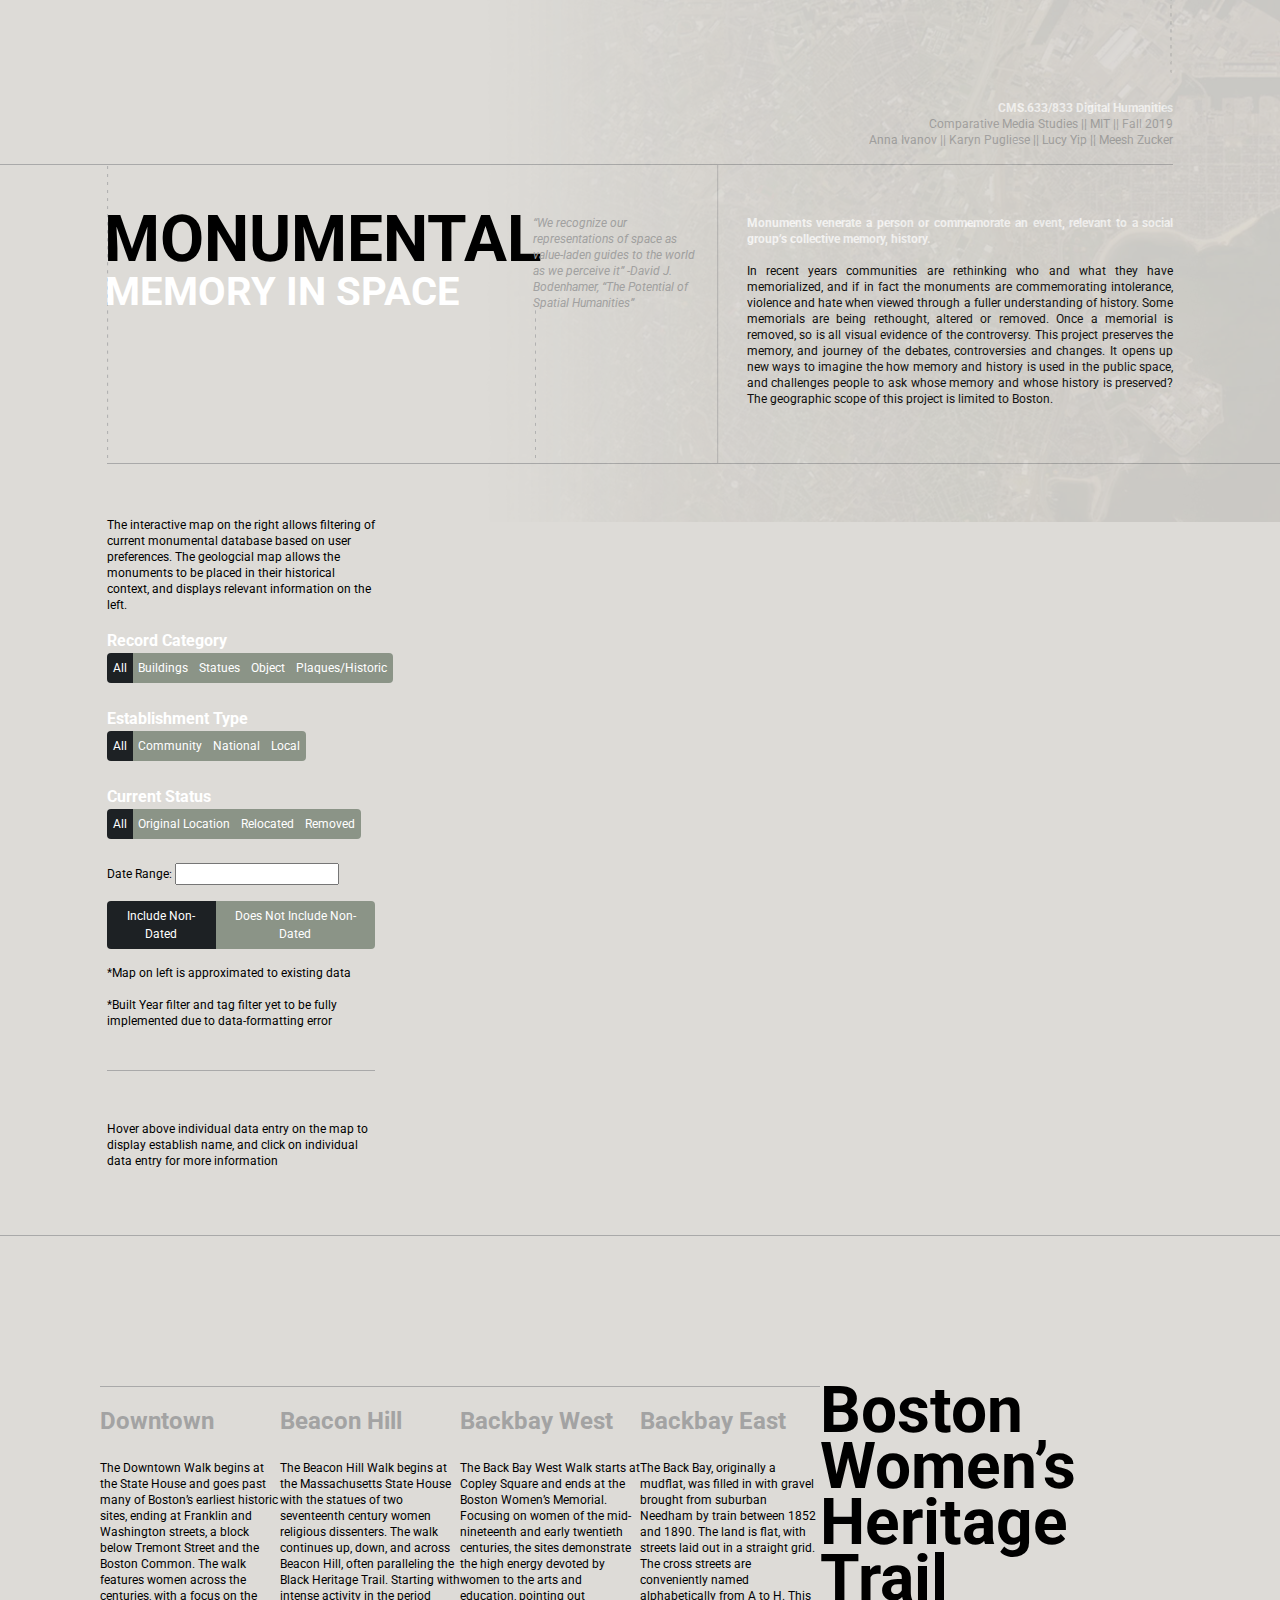
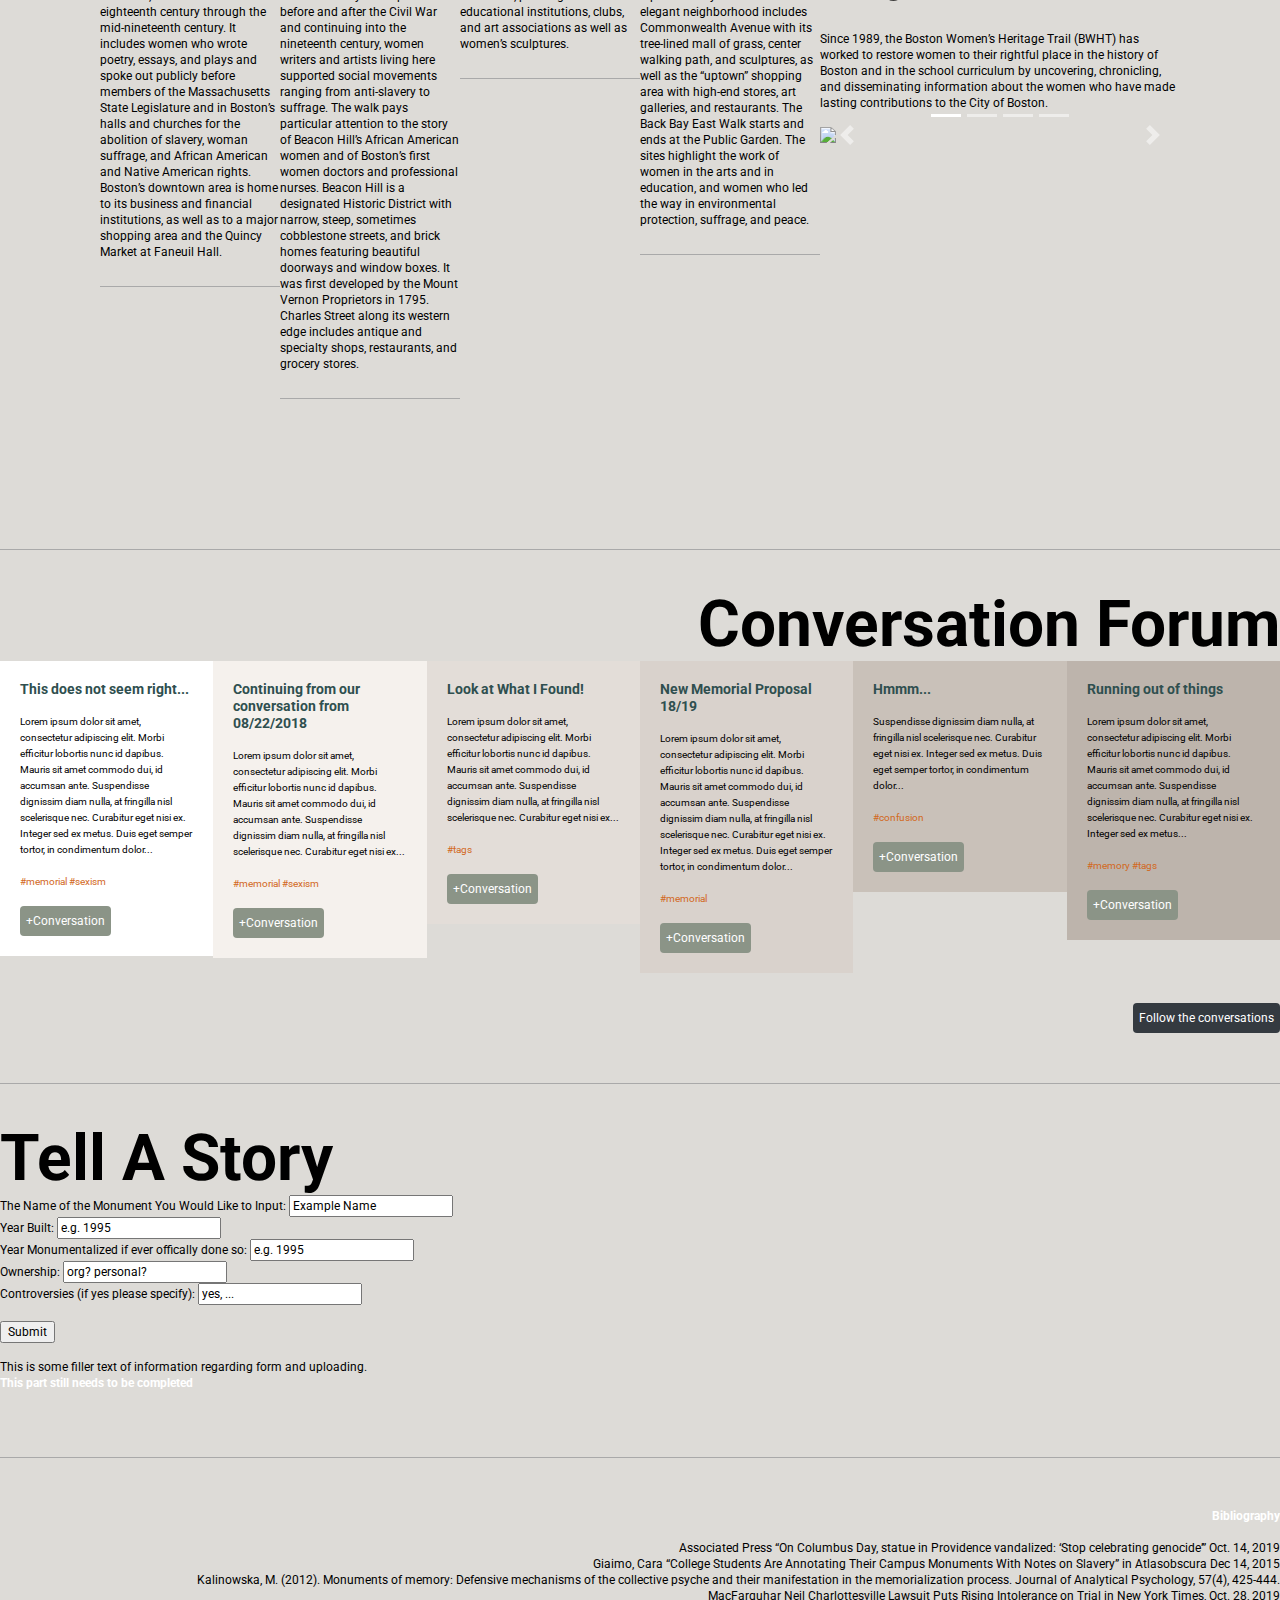
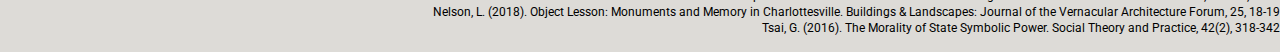
==== commit 19fccf40: "SD" ====
--- a/index.html
+++ b/index.html
@@ -53,134 +53,93 @@
                     </div>
                 </div>
                 <div class="col col-md-4">
-                    <p style="text-align: justify;"><b>Monuments venerate a person or commemorate an event, relevant to a social group’s collective memory, history.</b> In recent years communities are rethinking who and what they have memorialized, and if in fact the monuments are commemorating intolerance, violence and hate when viewed through a fuller understanding of history. Some memorials are being rethought, altered or removed. Once a memorial is removed, so is all visual evidence of the controversy. This project preserves the memory, and journey of the debates, controversies and changes. The geographic area is limited to Boston. This is a project from the Digital Humanities course at MITCMS. The course examines theory and practice of using computational methods in the emerging field of digital humanities. Develops an understanding of key digital humanities concepts such as data representation, digital archives, information visualization, and user interaction through the study of contemporary research in conjunction with working on real-world projects for scholarly, educational, and public needs.</p>
-                </div>
-                <div class="col col-md-1"></div>
-            </div>
-
-
+                    <p style="text-align: justify;"><b>Monuments venerate a person or commemorate an event, relevant to a social group’s collective memory, history.</b><br><br>In recent years communities are rethinking who and what they have memorialized, and if in fact the monuments are commemorating intolerance, violence and hate when viewed through a fuller understanding of history. Some memorials are being rethought, altered or removed. Once a memorial is removed, so is all visual evidence of the controversy. This project preserves the memory, and journey of the debates, controversies and changes. It opens up new ways to imagine the how memory and history is used in the public space, and challenges people to ask whose memory and whose history is preserved? The geographic scope of this project is limited to Boston. </p>
+                </div>
+                <div class="col col-md-1"></div>
+            </div>
             <div style="height:40px"></div>
             <div class="row">
                 <div class="col col-md-1"></div>
                 <div class="col col-md-11"><div class="line"></div></div>
             </div>
         </div>
-        <div style="height:50px"></div>
-
-
-        <div class="row">
-            <div class="col col-md-1"></div>
-            <div class="col col-md-3">
-                <div style="padding: 3px 4vw 0 0;">
-                    <div>
-                        <p>Click on the filters below to filter information</p>
+        <div class="contain" style="background-image: url('/assets/image/contain1.png'); z-index: -1;">
+            <div style="height:50px"></div>
+            <div class="row">
+                <div class="col col-md-1"></div>
+                <div class="col col-md-3">
+                    <div style="padding: 3px 4vw 0 0;">
+                        <div>
+                            <p>The interactive map on the right allows filtering of current monumental database based on user preferences. The geologcial map allows the monuments to be placed in their historical context, and displays relevant information on the left.</p>
+                        </div>
+                        <b>Record Category</b>
+                        <form id="categoryfilter" data-toggle="buttons">
+                            <div class="btn-group btn-group-toggle">
+                                <label class="btn btn-dark active"><input type="radio" name="category" autocomplete="" checked value="all">All</label>
+                                <label class="btn btn-light"><input type="radio" name="category" autocomplete="off" value="Building">Buildings</label>
+                                <label class="btn btn-light"><input type="radio" name="category" autocomplete="off" value="Statue">Statues</label>
+                                <label class="btn btn-light"><input type="radio" name="category" autocomplete="off" value="Object">Object</label>
+                                <label class="btn btn-light"><input type="radio" name="category" autocomplete="off" value="Plaque/Historic Marker">Plaques/Historic</label>
+                            </div>
+                        </form>
+                        <br>
+                        <b>Establishment Type</b>
+                        <form id="typefilter" data-toggle="buttons">
+                            <div class="btn-group btn-group-toggle">
+                                <label class="btn btn-dark active"><input type="radio" name="type" autocomplete="" checked value="all">All</label>
+                                <label class="btn btn-light"><input type="radio" name="type" autocomplete="off" value="Community">Community</label>
+                                <label class="btn btn-light"><input type="radio" name="type" autocomplete="off" value="National">National</label>
+                                <label class="btn btn-light"><input type="radio" name="type" autocomplete="off" value="Local">Local</label>
+                                <!-- <label class="btn btn-light"><input type="radio" name="type" autocomplete="off" value="Women's Heritage Trail">Women's Heritage Trail</label> -->
+                            </div>
+                        </form>
+                        <br>
+                        <b>Current Status</b>
+                        <form id="statusfilter" data-toggle="buttons">
+                            <div class="btn-group btn-group-toggle">
+                                <label class="btn btn-dark active"><input type="radio" name="status" autocomplete="" checked value="all">All</label>
+                                <label class="btn btn-light"><input type="radio" name="status" autocomplete="off" value="Original Location">Original Location</label>
+                                <label class="btn btn-light"><input type="radio" name="status" autocomplete="off" value="Relocated">Relocated</label>
+                                <label class="btn btn-light"><input type="radio" name="status" autocomplete="off" value="Removed">Removed</label>
+                            </div>
+                        </form>
+                        <br>
+                        <p> Date Range: 
+                            <input type="text" id="range" readonly>
+                        </p>
+                        <div id="slider-range" style="margin: 0px 8px 10px 8px"></div>
+                        <form id="timefilter" data-toggle="buttons">
+                            <div class="btn-group btn-group-toggle">
+                                <label class="btn btn-dark active"><input type="radio" name="time" autocomplete="" checked value="yes">Include Non-Dated</label>
+                                <label class="btn btn-light"><input type="radio" name="time" autocomplete="off" value="no">Does Not Include Non-Dated</label>
+                            </div>
+                        </form>
+                        <p class="blue"> <br>*Map on left is approximated to existing data</p>
+
+                        <p>*Built Year filter and tag filter yet to be fully implemented due to data-formatting error</p>
+                        <div style="height:25px"></div>
+                        <div class="line"></div>
+                        <div style="height:50px"></div>
+                        <div id="maptext"><p>Hover above individual data entry on the map to display establish name, and click on individual data entry for more information</p></div>
                     </div>
-                    <b>Record Category</b>
-                    <form id="categoryfilter" data-toggle="buttons">
-                        <div class="btn-group btn-group-toggle">
-                            <label class="btn btn-dark active"><input type="radio" name="category" autocomplete="" checked value="all">All</label>
-                            <label class="btn btn-light"><input type="radio" name="category" autocomplete="off" value="Building">Buildings</label>
-                            <label class="btn btn-light"><input type="radio" name="category" autocomplete="off" value="Statue">Statues</label>
-                            <label class="btn btn-light"><input type="radio" name="category" autocomplete="off" value="Object">Object</label>
-                            <label class="btn btn-light"><input type="radio" name="category" autocomplete="off" value="Plaque/Historic Marker">Plaques/Historic</label>
-                        </div>
-                    </form>
-                    <br>
-                    <b>Establishment Type</b>
-                    <form id="typefilter" data-toggle="buttons">
-                        <div class="btn-group btn-group-toggle">
-                            <label class="btn btn-dark active"><input type="radio" name="type" autocomplete="" checked value="all">All</label>
-                            <label class="btn btn-light"><input type="radio" name="type" autocomplete="off" value="Community">Community</label>
-                            <label class="btn btn-light"><input type="radio" name="type" autocomplete="off" value="National">National</label>
-                            <label class="btn btn-light"><input type="radio" name="type" autocomplete="off" value="Local">Local</label>
-                            <label class="btn btn-light"><input type="radio" name="type" autocomplete="off" value="Women's Heritage Trail">Women's Heritage Trail</label>
-                        </div>
-                    </form>
-                    <br>
-                    <b>Current Status</b>
-                    <form id="statusfilter" data-toggle="buttons">
-                        <div class="btn-group btn-group-toggle">
-                            <label class="btn btn-dark active"><input type="radio" name="status" autocomplete="" checked value="all">All</label>
-                            <label class="btn btn-light"><input type="radio" name="status" autocomplete="off" value="Original Location">Original Location</label>
-                            <label class="btn btn-light"><input type="radio" name="status" autocomplete="off" value="Relocated">Relocated</label>
-                            <label class="btn btn-light"><input type="radio" name="status" autocomplete="off" value="Removed">Removed</label>
-                        </div>
-                    </form>
-                    <br>
-                    <p> Date Range: 
-                        <input type="text" id="range" readonly>
-                    </p>
-                    <div id="slider-range" style="margin: 0px 8px 10px 8px"></div>
-                    <form id="timefilter" data-toggle="buttons">
-                        <div class="btn-group btn-group-toggle">
-                            <label class="btn btn-dark active"><input type="radio" name="time" autocomplete="" checked value="yes">Include Non-Dated</label>
-                            <label class="btn btn-light"><input type="radio" name="time" autocomplete="off" value="no">Does Not Include Non-Dated</label>
-                        </div>
-                    </form>
-                    <p class="blue"> <br>*Map on left is approximated to existing data</p>
-
-                    <p>*Built Year filter and tag filter yet to be fully implemented due to data-formatting error</p>
-                    <div style="height:25px"></div>
-                    <div class="line"></div>
-                    <div style="height:50px"></div>
-                    <div id="maptext"><p>Hover above individual data entry on the map to display establish name, and click on individual data entry for more information</p></div>
-                </div>
-            </div>
-
-
-            <div class="col col-md-8" style="margin: 0px !important; padding: 0px !important;">
-                <div id="map"></div>
-                <div id="mapbackground">
-                    <img src="assets/image/map2013.jpg" id="responsive-map" alt="old boston map">
-                </div>
-                <div style="height:50px"></div>
-            </div>
-        </div>  
-
-
-
-
-
-        <div class="section">
-            <div class="row">
-                <div class="col col-md-6" style="padding-right: 10vw;">
-                </div>
-                <div class="col col-md-2" style="padding-left: 3vw;">
-                    <div class="line"></div>
-                    <div style="height:10px"></div>
-                    <p>
-                        <br>Monuments venerate a person or commemorate an event, relevant to a social group’s collective memory, history. <br><br>In recent years communities are rethinking who and what they have memorialized, and if in fact the monuments are commemorating intolerance, violence and hate when viewed through a fuller understanding of history.<br><br>
-                    </p>
-                    <div class="line"></div>
-                </div>
-                <div class="col col-md-2" style="padding-left: 3vw;">
-                    <div class="line"></div>
-                    <div style="height:10px"></div>
-                    <p>
-                        <br>Some memorials are being rethought, altered or removed. Once a memorial is removed, so is all visual evidence of the controversy. This project preserves the memory, and journey of the debates, controversies and changes. The geographic area is limited to Boston.<br><br>
-                    </p>
-                    <div class="line"></div>
-                </div>
-
-                <div class="col col-md-2" style="padding-left: 3vw; ">
-                    <p><b>This is a project from the Digital Humanities course at MITCMS. The course examines theory and practice of using computational methods in the emerging field of digital humanities. Develops an understanding of key digital humanities concepts such as data representation, digital archives, information visualization, and user interaction through the study of contemporary research in conjunction with working on real-world projects for scholarly, educational, and public needs.</b></p>
-                </div>
-            </div>
+                </div>
+
+
+                <div class="col col-md-8">
+                    <div id="map"></div>
+                    <div id="mapbackground">
+                        <img src="assets/image/map2013.png" id="responsive-map" alt="old boston map">
+                    </div>
+                </div>
+            </div>  
             <div style="height:50px"></div>
             <div class="line"></div>
-            <div style="height:50px"></div>
-
-            <p>The project began by thinking about personal memories embed meaning into objects and moved into a discussion of how objects are used to build collective memory, a collective history, a sense of progression to the present and a common vision for the future. Public symbols such as monuments, landmarks are generally built by the state and can be reflective or even manipulative in building a story. They create belonging and collectivity.  They can also exclude and alienate.<br><br>In recent years there has been a revisiting of monuments in the US, the most publicized in Charlottesville, where hundreds of white supremacists and Nazis staged a torch-lit march that set off a weekend of violence in 2017. The rally was originally organized to protest the removal of a statue of Robert E. Lee from Emancipation Park and drew about 600 participants who later clashed with protesters form the left, resulting in several injuries and the death of a young woman.  Professor of architectural history Louis Nelson notes the confederate monuments, built in the 1920s: “They are victory monuments, unflinching testaments to the collapse of Reconstruction and the re-establishment of white supremacy. And as public art they inscribed that victory into the fabric of the city.<br><br>Malgorzata Kalinowska who studies psychology and memory notes monuments allow “individuals living within a society to participate in a shared cultural space and contain their individual historical experience within its particular set of symbols and signs.” Louis Nelson states that monuments can also be carefully constructed to promote free and equal citizenship “for the state to speak out in favor of ideas of equality and tolerance and condemn those of inequality and intolerance.”<br><br><b>In Boston, citizens are also rethinking public space, memory and inclusion. A confederate monument was removed from public space, in the wake of Charlottesville.  What does it say about public memory that of more than 70 statues in public spaces only four honour women?  A bright pink piece of paper taped to a monument in front of the university’s Wadsworth House reminds us of who is missing from public history and what stories are being hidden from collective memory. It reads: “This house was also a place of enslavement. Among those held in bondage in this building were: Titus, Venus, Juba, Bilhah.” As it turns out the note came from The Harvard and Slavery Project which began in 2007 to reclaim this history.  Similarly can the annual vandalizing of statues of Columbus, with red paint and slogans of genocide be understood as subversive discourse in a public narrative that excludes Indigenous peoples and colonialism?  Is there irony in a monument memorializing the Massachusetts 54th Regiment, it’s first all African- American regiment, should be named for Colonel Robert Gould Shaw a white man? Our project looks at how Boston is using space, particularly gender and race in public memory, and asks how might public the space be reformed to build a more inclusive collective memory.</b>
-            </p>
-            <div style="height:50px"></div>
-            <div class="line"></div>
-            <div style="height:50px"></div>
-
-            <div class="line"></div>
-            <div style="height:50px"></div>
-
-            <div class="row">
-                <div class="col col-md-2" style="padding-right: 3vw;">
+        </div>
+        <div style="height:50px"></div>
+
+        <div class="section">
+            <div class="row">
+                <div class="col col-md-2">
                     <div class="line"></div>
                     <div style="height:20px"></div>
                     <h5>Downtown</h5>
@@ -188,7 +147,7 @@
                     <div style="height:10px"></div>
                     <div class="line"></div>
                 </div>
-                <div class="ccol ol-md-2" style="padding-right: 3vw;">
+                <div class="col ol-md-2">
                     <div class="line"></div>
                     <div style="height:20px"></div>
                     <h5>Beacon Hill</h5>
@@ -196,7 +155,7 @@
                     <div style="height:10px"></div>
                     <div class="line"></div>
                 </div>
-                <div class="col col-md-2" style="padding-right: 3vw;">
+                <div class="col col-md-2">
                     <div class="line"></div>
                     <div style="height:20px"></div>
                     <h5>Backbay West</h5>
@@ -204,7 +163,7 @@
                     <div style="height:10px"></div>
                     <div class="line"></div>
                 </div>
-                <div class="col col-md-2" style="padding-right: 3vw;">
+                <div class="col col-md-2">
                     <div class="line"></div>
                     <div style="height:20px"></div>
                     <h5>Backbay East</h5>
@@ -212,7 +171,7 @@
                     <div style="height:10px"></div>
                     <div class="line"></div>
                 </div>
-                <div class="col col-md-4" style="padding-left: 3vw;">
+                <div class="col col-md-4">
                     <h1>Boston Women’s Heritage Trail</h1>
                     <p><br>Since 1989, the Boston Women’s Heritage Trail (BWHT) has worked to restore women to their rightful place in the history of Boston and in the school curriculum by uncovering, chronicling, and disseminating information about the women who have made lasting contributions to the City of Boston.</p>
 
@@ -261,138 +220,139 @@
 
                 </div>
             </div>
-            <div style="height:50px"></div>
-            <div class="line"></div>
-            <div style="height:50px"></div>
-            <div class="right">
-                <h1>Conversation Forum</h1>
-            </div>
-            <div class="row">
-                <div class="col col col-md-2">
-                    <div style="padding: 20px; background: white;">
-                        <p><b style="font-size: 14px !important; color: darkslategray;">This does not seem right...</b><br></p>
-                        <p style="font-size: 10px !important; line-height: 100%;">Lorem ipsum dolor sit amet, consectetur adipiscing elit. Morbi efficitur lobortis nunc id dapibus. Mauris sit amet commodo dui, id accumsan ante. Suspendisse dignissim diam nulla, at fringilla nisl scelerisque nec. Curabitur eget nisi ex. Integer sed ex metus. Duis eget semper tortor, in condimentum dolor...<br>
-                        </p>
-                        <p style="font-size: 10px !important; line-height: 100%; color: chocolate !important;">#memorial #sexism</p>
-                        <form id="statusfilter" data-toggle="buttons">
-                            <div class="btn-group btn-group-toggle">
-                                <label class="btn btn-light"><input type="radio" autocomplete="off" value="">+Conversation</label>
-                            </div>
-                        </form>
-                    </div>
-                </div>
-                <div class="col col-md-2">
-                    <div style="padding: 20px; background: #f5f1ed;">
-                        <p><b style="font-size: 14px !important; color: darkslategray;">Continuing from our conversation from 08/22/2018</b><br></p>
-                        <p style="font-size: 10px !important; line-height: 100%;">Lorem ipsum dolor sit amet, consectetur adipiscing elit. Morbi efficitur lobortis nunc id dapibus. Mauris sit amet commodo dui, id accumsan ante. Suspendisse dignissim diam nulla, at fringilla nisl scelerisque nec. Curabitur eget nisi ex...<br>
-                        </p>
-                        <p style="font-size: 10px !important; line-height: 100%; color: chocolate !important;">#memorial #sexism</p>
-                        <form id="statusfilter" data-toggle="buttons">
-                            <div class="btn-group btn-group-toggle">
-                                <label class="btn btn-light"><input type="radio" autocomplete="off" value="">+Conversation</label>
-                            </div>
-                        </form>
-                    </div>
-                </div>
-                <div class="col col-md-2">
-                    <div style="padding: 20px; background: #e3ddd8;">
-                        <p><b style="font-size: 14px !important; color: darkslategray;">Look at What I Found!</b><br></p>
-                        <p style="font-size: 10px !important; line-height: 100%;">Lorem ipsum dolor sit amet, consectetur adipiscing elit. Morbi efficitur lobortis nunc id dapibus. Mauris sit amet commodo dui, id accumsan ante. Suspendisse dignissim diam nulla, at fringilla nisl scelerisque nec. Curabitur eget nisi ex...<br>
-                        </p>
-                        <p style="font-size: 10px !important; line-height: 100%; color: chocolate !important;">#tags</p>
-                        <form id="statusfilter" data-toggle="buttons">
-                            <div class="btn-group btn-group-toggle">
-                                <label class="btn btn-light"><input type="radio" autocomplete="off" value="">+Conversation</label>
-                            </div>
-                        </form>
-                    </div>
-                </div>
-                <div class="col col-md-2">
-                    <div style="padding: 20px; background: #d9d2cc;">
-                        <p><b style="font-size: 14px !important; color: darkslategray;">New Memorial Proposal 18/19</b><br></p>
-                        <p style="font-size: 10px !important; line-height: 100%;">Lorem ipsum dolor sit amet, consectetur adipiscing elit. Morbi efficitur lobortis nunc id dapibus. Mauris sit amet commodo dui, id accumsan ante. Suspendisse dignissim diam nulla, at fringilla nisl scelerisque nec. Curabitur eget nisi ex. Integer sed ex metus. Duis eget semper tortor, in condimentum dolor...<br>
-                        </p>
-                        <p style="font-size: 10px !important; line-height: 100%; color: chocolate !important;">#memorial</p>
-                        <form id="statusfilter" data-toggle="buttons">
-                            <div class="btn-group btn-group-toggle">
-                                <label class="btn btn-light"><input type="radio" autocomplete="off" value="">+Conversation</label>
-                            </div>
-                        </form>
-                    </div>
-                </div>
-                <div class="col col-md-2">
-                    <div style="padding: 20px; background: #c9c1b9;">
-                        <p><b style="font-size: 14px !important; color: darkslategray;">Hmmm...</b><br></p>
-                        <p style="font-size: 10px !important; line-height: 100%;">Suspendisse dignissim diam nulla, at fringilla nisl scelerisque nec. Curabitur eget nisi ex. Integer sed ex metus. Duis eget semper tortor, in condimentum dolor...<br>
-                        </p>
-                        <p style="font-size: 10px !important; line-height: 100%; color: chocolate !important;">#confusion</p>
-                        <form id="statusfilter" data-toggle="buttons">
-                            <div class="btn-group btn-group-toggle">
-                                <label class="btn btn-light"><input type="radio" autocomplete="off" value="">+Conversation</label>
-                            </div>
-                        </form>
-                    </div>
-                </div>
-                <div class="col col-md-2">
-                    <div style="padding: 20px; background: #bdb4ac;">
-                        <p><b style="font-size: 14px !important; color: darkslategray;">Running out of things</b><br></p>
-                        <p style="font-size: 10px !important; line-height: 100%;">Lorem ipsum dolor sit amet, consectetur adipiscing elit. Morbi efficitur lobortis nunc id dapibus. Mauris sit amet commodo dui, id accumsan ante. Suspendisse dignissim diam nulla, at fringilla nisl scelerisque nec. Curabitur eget nisi ex. Integer sed ex metus...<br>
-                        </p>
-                        <p style="font-size: 10px !important; line-height: 100%; color: chocolate !important;">#memory #tags</p>
-                        <form id="statusfilter" data-toggle="buttons">
-                            <div class="btn-group btn-group-toggle">
-                                <label class="btn btn-light"><input type="radio" autocomplete="off" value="">+Conversation</label>
-                            </div>
-                        </form>
-                    </div>
-                </div>
-            </div>
-            <div style="height:30px"></div>
-            <div class="right">
-                <form id="statusfilter" data-toggle="buttons">
-                    <div class="btn-group btn-group-toggle">
-                        <label class="btn btn-dark"><input type="radio" autocomplete="off" value="">Follow the conversations</label>
-                    </div>
-                </form>
-            </div>
-
-            <div style="height:50px"></div>
-            <div class="line"></div>
-            <div style="height:50px"></div>
-
-
-            <div>
-                <h1>Tell A Story</h1>
-                <form action="/action_page.php">
-                    The Name of the Monument You Would Like to Input: <input type="text" value="Example Name">
-                    <br>Year Built: <input type="text" value="e.g. 1995">
-                    <br>Year Monumentalized if ever offically done so: <input type="text" value="e.g. 1995">
-                    <br>Ownership: <input type="text" value="org? personal?">
-                    <br>Controversies (if yes please specify): <input type="text" value="yes, ..."><br>
-                    <br>
-                    <input type="submit" value="Submit">
-                </form> 
-
-                <p><br>This is some filler text of information regarding form and uploading.<br><b>This part still needs to be completed</b></p>
-            </div>
-            <div style="height:50px"></div>
-            <div class="line"></div>
-            <div style="height:50px"></div>
-            <div class="right">
-                <p><b>Bibliography</b><br><br>
-                    Associated Press “On Columbus Day, statue in Providence vandalized: ‘Stop celebrating genocide’” Oct. 14, 2019<br>
-
-                    Giaimo, Cara “College Students Are Annotating Their Campus Monuments With Notes on Slavery” in Atlasobscura Dec 14, 2015<br>
-
-                    Kalinowska, M. (2012). Monuments of memory: Defensive mechanisms of the collective psyche and their manifestation in the memorialization process. Journal of Analytical Psychology, 57(4), 425-444.<br>
-                    MacFarquhar Neil Charlottesville Lawsuit Puts Rising Intolerance on Trial in New York Times, Oct. 28, 2019<br>
-
-                    Nelson, L. (2018). Object Lesson: Monuments and Memory in Charlottesville. Buildings & Landscapes: Journal of the Vernacular Architecture Forum, 25, 18-19<br>
-
-                    Tsai, G. (2016). The Morality of State Symbolic Power. Social Theory and Practice, 42(2), 318-342
-                </p>
-            </div>
-        </div>
+        </div>
+        <div style="height:50px"></div>
+        <div class="line"></div>
+        <div style="height:50px"></div>
+        <div class="right">
+            <h1>Conversation Forum</h1>
+        </div>
+        <div class="row">
+            <div class="col col col-md-2">
+                <div style="padding: 20px; background: white;">
+                    <p><b style="font-size: 14px !important; color: darkslategray;">This does not seem right...</b><br></p>
+                    <p style="font-size: 10px !important; line-height: 100%;">Lorem ipsum dolor sit amet, consectetur adipiscing elit. Morbi efficitur lobortis nunc id dapibus. Mauris sit amet commodo dui, id accumsan ante. Suspendisse dignissim diam nulla, at fringilla nisl scelerisque nec. Curabitur eget nisi ex. Integer sed ex metus. Duis eget semper tortor, in condimentum dolor...<br>
+                    </p>
+                    <p style="font-size: 10px !important; line-height: 100%; color: chocolate !important;">#memorial #sexism</p>
+                    <form id="statusfilter" data-toggle="buttons">
+                        <div class="btn-group btn-group-toggle">
+                            <label class="btn btn-light"><input type="radio" autocomplete="off" value="">+Conversation</label>
+                        </div>
+                    </form>
+                </div>
+            </div>
+            <div class="col col-md-2">
+                <div style="padding: 20px; background: #f5f1ed;">
+                    <p><b style="font-size: 14px !important; color: darkslategray;">Continuing from our conversation from 08/22/2018</b><br></p>
+                    <p style="font-size: 10px !important; line-height: 100%;">Lorem ipsum dolor sit amet, consectetur adipiscing elit. Morbi efficitur lobortis nunc id dapibus. Mauris sit amet commodo dui, id accumsan ante. Suspendisse dignissim diam nulla, at fringilla nisl scelerisque nec. Curabitur eget nisi ex...<br>
+                    </p>
+                    <p style="font-size: 10px !important; line-height: 100%; color: chocolate !important;">#memorial #sexism</p>
+                    <form id="statusfilter" data-toggle="buttons">
+                        <div class="btn-group btn-group-toggle">
+                            <label class="btn btn-light"><input type="radio" autocomplete="off" value="">+Conversation</label>
+                        </div>
+                    </form>
+                </div>
+            </div>
+            <div class="col col-md-2">
+                <div style="padding: 20px; background: #e3ddd8;">
+                    <p><b style="font-size: 14px !important; color: darkslategray;">Look at What I Found!</b><br></p>
+                    <p style="font-size: 10px !important; line-height: 100%;">Lorem ipsum dolor sit amet, consectetur adipiscing elit. Morbi efficitur lobortis nunc id dapibus. Mauris sit amet commodo dui, id accumsan ante. Suspendisse dignissim diam nulla, at fringilla nisl scelerisque nec. Curabitur eget nisi ex...<br>
+                    </p>
+                    <p style="font-size: 10px !important; line-height: 100%; color: chocolate !important;">#tags</p>
+                    <form id="statusfilter" data-toggle="buttons">
+                        <div class="btn-group btn-group-toggle">
+                            <label class="btn btn-light"><input type="radio" autocomplete="off" value="">+Conversation</label>
+                        </div>
+                    </form>
+                </div>
+            </div>
+            <div class="col col-md-2">
+                <div style="padding: 20px; background: #d9d2cc;">
+                    <p><b style="font-size: 14px !important; color: darkslategray;">New Memorial Proposal 18/19</b><br></p>
+                    <p style="font-size: 10px !important; line-height: 100%;">Lorem ipsum dolor sit amet, consectetur adipiscing elit. Morbi efficitur lobortis nunc id dapibus. Mauris sit amet commodo dui, id accumsan ante. Suspendisse dignissim diam nulla, at fringilla nisl scelerisque nec. Curabitur eget nisi ex. Integer sed ex metus. Duis eget semper tortor, in condimentum dolor...<br>
+                    </p>
+                    <p style="font-size: 10px !important; line-height: 100%; color: chocolate !important;">#memorial</p>
+                    <form id="statusfilter" data-toggle="buttons">
+                        <div class="btn-group btn-group-toggle">
+                            <label class="btn btn-light"><input type="radio" autocomplete="off" value="">+Conversation</label>
+                        </div>
+                    </form>
+                </div>
+            </div>
+            <div class="col col-md-2">
+                <div style="padding: 20px; background: #c9c1b9;">
+                    <p><b style="font-size: 14px !important; color: darkslategray;">Hmmm...</b><br></p>
+                    <p style="font-size: 10px !important; line-height: 100%;">Suspendisse dignissim diam nulla, at fringilla nisl scelerisque nec. Curabitur eget nisi ex. Integer sed ex metus. Duis eget semper tortor, in condimentum dolor...<br>
+                    </p>
+                    <p style="font-size: 10px !important; line-height: 100%; color: chocolate !important;">#confusion</p>
+                    <form id="statusfilter" data-toggle="buttons">
+                        <div class="btn-group btn-group-toggle">
+                            <label class="btn btn-light"><input type="radio" autocomplete="off" value="">+Conversation</label>
+                        </div>
+                    </form>
+                </div>
+            </div>
+            <div class="col col-md-2">
+                <div style="padding: 20px; background: #bdb4ac;">
+                    <p><b style="font-size: 14px !important; color: darkslategray;">Running out of things</b><br></p>
+                    <p style="font-size: 10px !important; line-height: 100%;">Lorem ipsum dolor sit amet, consectetur adipiscing elit. Morbi efficitur lobortis nunc id dapibus. Mauris sit amet commodo dui, id accumsan ante. Suspendisse dignissim diam nulla, at fringilla nisl scelerisque nec. Curabitur eget nisi ex. Integer sed ex metus...<br>
+                    </p>
+                    <p style="font-size: 10px !important; line-height: 100%; color: chocolate !important;">#memory #tags</p>
+                    <form id="statusfilter" data-toggle="buttons">
+                        <div class="btn-group btn-group-toggle">
+                            <label class="btn btn-light"><input type="radio" autocomplete="off" value="">+Conversation</label>
+                        </div>
+                    </form>
+                </div>
+            </div>
+        </div>
+        <div style="height:30px"></div>
+        <div class="right">
+            <form id="statusfilter" data-toggle="buttons">
+                <div class="btn-group btn-group-toggle">
+                    <label class="btn btn-dark"><input type="radio" autocomplete="off" value="">Follow the conversations</label>
+                </div>
+            </form>
+        </div>
+
+        <div style="height:50px"></div>
+        <div class="line"></div>
+        <div style="height:50px"></div>
+
+
+        <div>
+            <h1>Tell A Story</h1>
+            <form action="/action_page.php">
+                The Name of the Monument You Would Like to Input: <input type="text" value="Example Name">
+                <br>Year Built: <input type="text" value="e.g. 1995">
+                <br>Year Monumentalized if ever offically done so: <input type="text" value="e.g. 1995">
+                <br>Ownership: <input type="text" value="org? personal?">
+                <br>Controversies (if yes please specify): <input type="text" value="yes, ..."><br>
+                <br>
+                <input type="submit" value="Submit">
+            </form> 
+
+            <p><br>This is some filler text of information regarding form and uploading.<br><b>This part still needs to be completed</b></p>
+        </div>
+        <div style="height:50px"></div>
+        <div class="line"></div>
+        <div style="height:50px"></div>
+        <div class="right">
+            <p><b>Bibliography</b><br><br>
+                Associated Press “On Columbus Day, statue in Providence vandalized: ‘Stop celebrating genocide’” Oct. 14, 2019<br>
+
+                Giaimo, Cara “College Students Are Annotating Their Campus Monuments With Notes on Slavery” in Atlasobscura Dec 14, 2015<br>
+
+                Kalinowska, M. (2012). Monuments of memory: Defensive mechanisms of the collective psyche and their manifestation in the memorialization process. Journal of Analytical Psychology, 57(4), 425-444.<br>
+                MacFarquhar Neil Charlottesville Lawsuit Puts Rising Intolerance on Trial in New York Times, Oct. 28, 2019<br>
+
+                Nelson, L. (2018). Object Lesson: Monuments and Memory in Charlottesville. Buildings & Landscapes: Journal of the Vernacular Architecture Forum, 25, 18-19<br>
+
+                Tsai, G. (2016). The Morality of State Symbolic Power. Social Theory and Practice, 42(2), 318-342
+            </p>
+        </div>
+
 
 
 
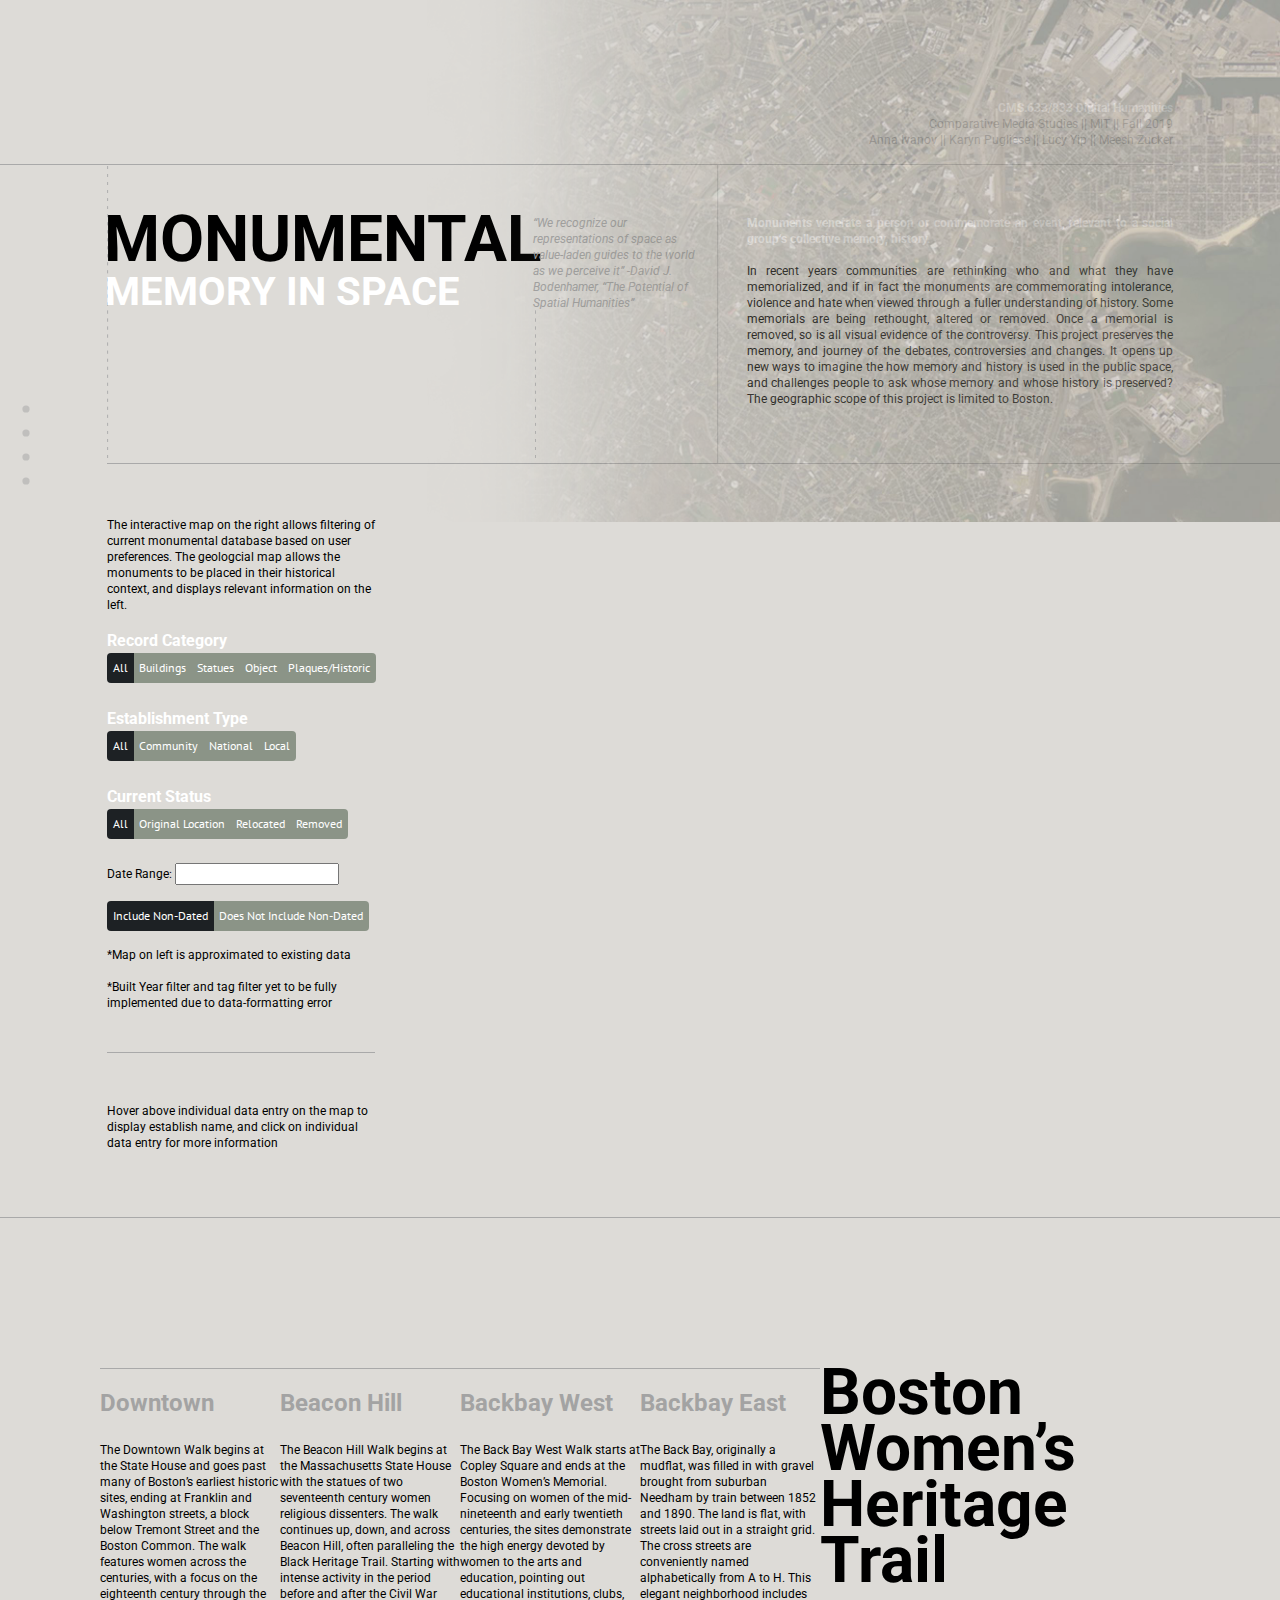
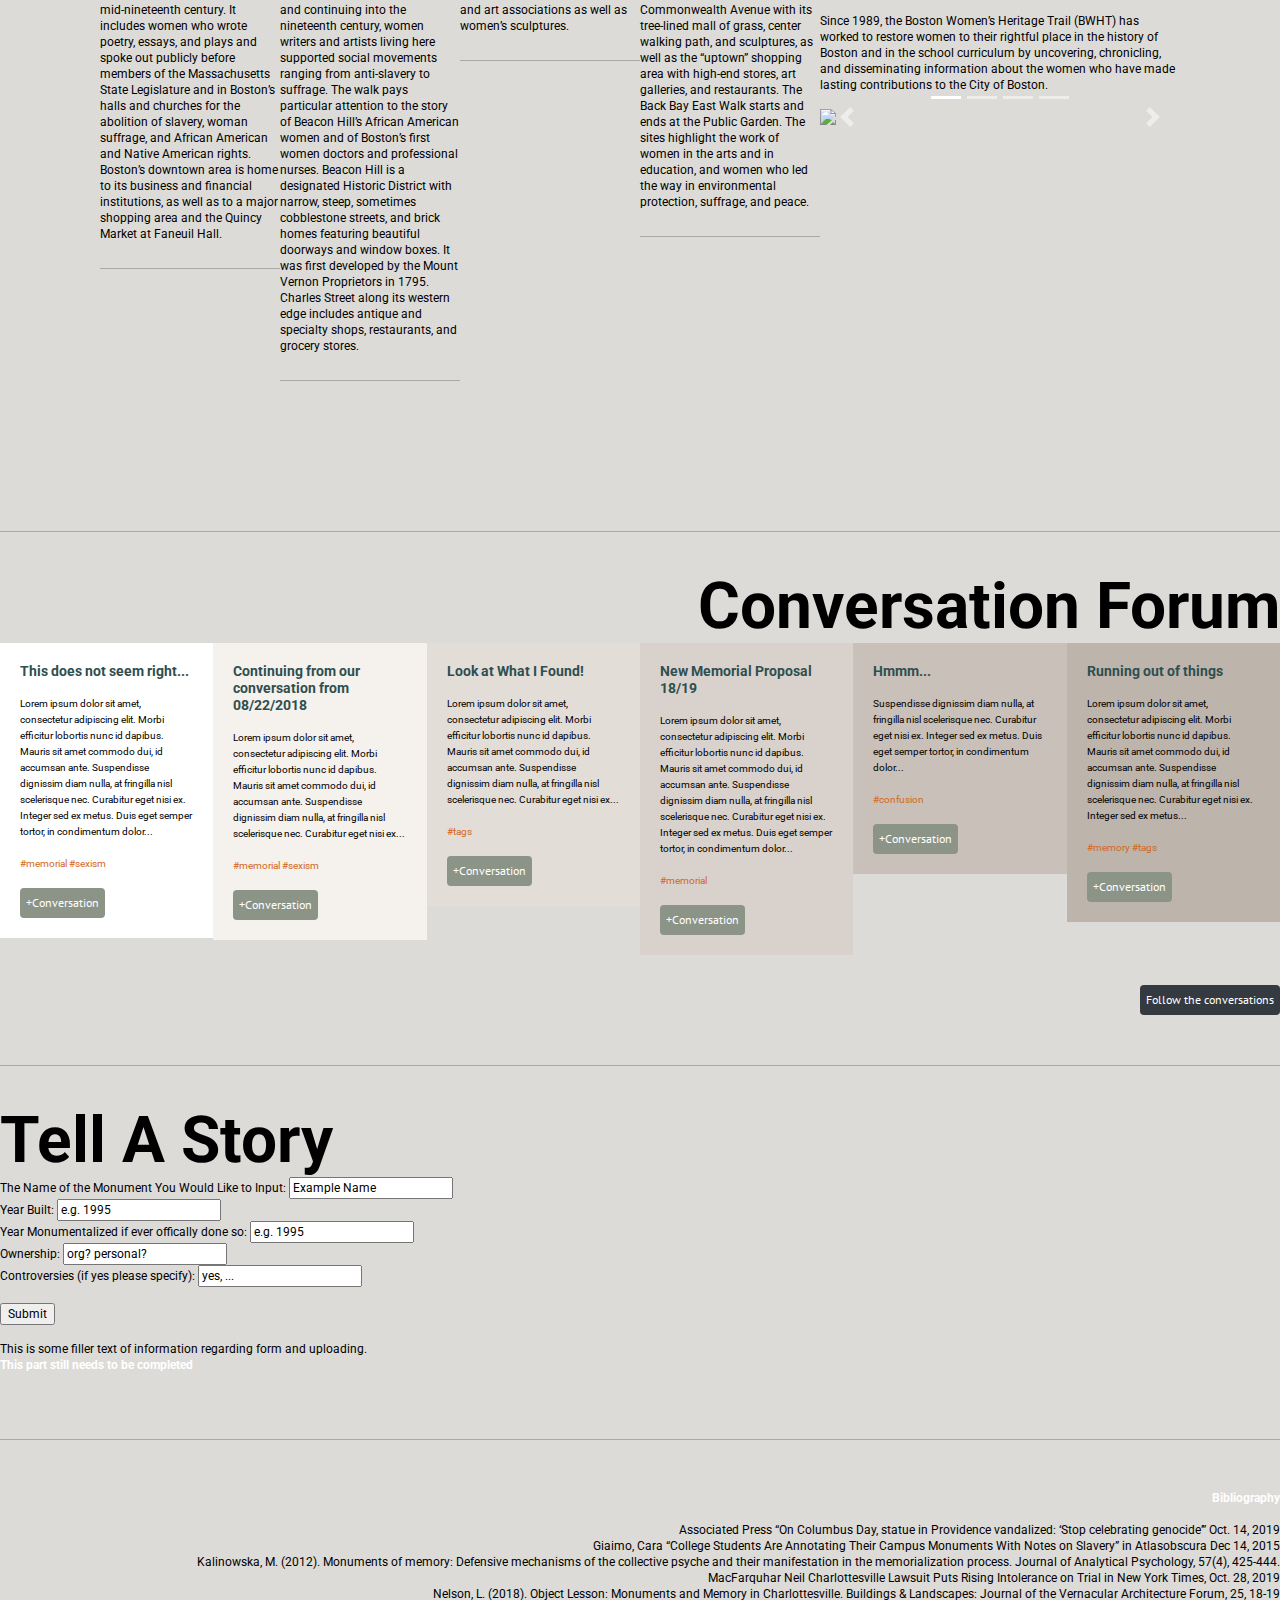
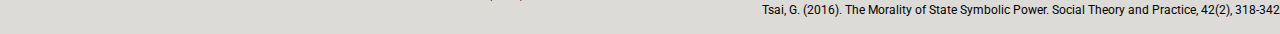
==== commit e14b0ab5: "adf" ====
--- a/index.html
+++ b/index.html
@@ -24,117 +24,158 @@
 
     </head>
     <body>
-        <div class="cover" style="background-image: url('/assets/image/cover2.png');">
-            <div style="height:100px"></div>
-            <div class="row">
-                <div class="col col-md-11">
-                    <p class="right" style="color: #a3a3a3;">
-                        <b>CMS.633/833 Digital Humanities</b><br>
-                        Comparative Media Studies || MIT || Fall 2019<br>
-                        Anna Ivanov || Karyn Pugliese || Lucy Yip || Meesh Zucker
-                    </p>
-                    <div class="line"></div>
-                </div>
-                <div class="col col-md-1"></div>
-            </div>
-        </div>
-
-        <div class="parallax" style="background-image: url('/assets/image/cover.png');">
-            <div style="height:50px"></div>
-            <div class="row">
-                <div class="col col-md-1"></div>
-                <div class="col col-md-4">
-                    <h1 style="margin-left: -0.2vw;">MONUMENTAL</h1>
-                    <h3 style="margin-left: -0.15vw;">MEMORY IN SPACE</h3>
-                </div>
-                <div class="col col-md-2" style="padding-right: 50px;">
-                    <div style="margin-right: 4vw;">
-                        <p><em>“We recognize our representations of space as value-laden guides to the world as we perceive it” -David J. Bodenhamer, “The Potential of Spatial Humanities”</em></p>
-                    </div>
-                </div>
-                <div class="col col-md-4">
-                    <p style="text-align: justify;"><b>Monuments venerate a person or commemorate an event, relevant to a social group’s collective memory, history.</b><br><br>In recent years communities are rethinking who and what they have memorialized, and if in fact the monuments are commemorating intolerance, violence and hate when viewed through a fuller understanding of history. Some memorials are being rethought, altered or removed. Once a memorial is removed, so is all visual evidence of the controversy. This project preserves the memory, and journey of the debates, controversies and changes. It opens up new ways to imagine the how memory and history is used in the public space, and challenges people to ask whose memory and whose history is preserved? The geographic scope of this project is limited to Boston. </p>
-                </div>
-                <div class="col col-md-1"></div>
-            </div>
-            <div style="height:40px"></div>
-            <div class="row">
-                <div class="col col-md-1"></div>
-                <div class="col col-md-11"><div class="line"></div></div>
-            </div>
-        </div>
-        <div class="contain" style="background-image: url('/assets/image/contain1.png'); z-index: -1;">
-            <div style="height:50px"></div>
-            <div class="row">
-                <div class="col col-md-1"></div>
-                <div class="col col-md-3">
-                    <div style="padding: 3px 4vw 0 0;">
-                        <div>
-                            <p>The interactive map on the right allows filtering of current monumental database based on user preferences. The geologcial map allows the monuments to be placed in their historical context, and displays relevant information on the left.</p>
-                        </div>
-                        <b>Record Category</b>
-                        <form id="categoryfilter" data-toggle="buttons">
-                            <div class="btn-group btn-group-toggle">
-                                <label class="btn btn-dark active"><input type="radio" name="category" autocomplete="" checked value="all">All</label>
-                                <label class="btn btn-light"><input type="radio" name="category" autocomplete="off" value="Building">Buildings</label>
-                                <label class="btn btn-light"><input type="radio" name="category" autocomplete="off" value="Statue">Statues</label>
-                                <label class="btn btn-light"><input type="radio" name="category" autocomplete="off" value="Object">Object</label>
-                                <label class="btn btn-light"><input type="radio" name="category" autocomplete="off" value="Plaque/Historic Marker">Plaques/Historic</label>
+
+        <div id = "cd-vertical-nav">
+            <ul>
+                <li>
+                    <a href="#section1" data-number="1">
+                        <span class="cd-dot"></span>
+                        <span class="cd-label">Intro</span>
+                    </a>
+                </li>
+                <li>
+                    <a href="#section2" data-number="2">
+                        <span class="cd-dot"></span>
+                        <span class="cd-label">Map</span>
+                    </a>
+                </li>
+                <li>
+                    <a href="#section3" data-number="3">
+                        <span class="cd-dot"></span>
+                        <span class="cd-label">Section 3</span>
+                    </a>
+                </li>
+                <li>
+                    <a href="#section4" data-number="4">
+                        <span class="cd-dot"></span>
+                        <span class="cd-label">Section 4</span>
+                    </a>
+                </li>
+            </ul>
+        </div>
+
+
+
+
+        <div class="nav-section" id = "section1">
+            <div class="cover" style="background-image: url('/assets/image/cover2.png');">
+                <div style="height:100px"></div>
+                <div class="row">
+                    <div class="col col-md-11">
+                        <p class="right" style="color: #a3a3a3;">
+                            <b>CMS.633/833 Digital Humanities</b><br>
+                            Comparative Media Studies || MIT || Fall 2019<br>
+                            Anna Ivanov || Karyn Pugliese || Lucy Yip || Meesh Zucker
+                        </p>
+                        <div class="line"></div>
+                    </div>
+                    <div class="col col-md-1"></div>
+                </div>
+            </div>
+
+            <div class="parallax" style="background-image: url('/assets/image/cover.png');">
+                <div style="height:50px"></div>
+                <div class="row">
+                    <div class="col col-md-1"></div>
+                    <div class="col col-md-4">
+                        <h1 style="margin-left: -0.2vw;">MONUMENTAL</h1>
+                        <h3 style="margin-left: -0.15vw;">MEMORY IN SPACE</h3>
+                    </div>
+                    <div class="col col-md-2" style="padding-right: 50px;">
+                        <div style="margin-right: 4vw;">
+                            <p><em>“We recognize our representations of space as value-laden guides to the world as we perceive it” -David J. Bodenhamer, “The Potential of Spatial Humanities”</em></p>
+                        </div>
+                    </div>
+                    <div class="col col-md-4">
+                        <p style="text-align: justify;"><b>Monuments venerate a person or commemorate an event, relevant to a social group’s collective memory, history.</b><br><br>In recent years communities are rethinking who and what they have memorialized, and if in fact the monuments are commemorating intolerance, violence and hate when viewed through a fuller understanding of history. Some memorials are being rethought, altered or removed. Once a memorial is removed, so is all visual evidence of the controversy. This project preserves the memory, and journey of the debates, controversies and changes. It opens up new ways to imagine the how memory and history is used in the public space, and challenges people to ask whose memory and whose history is preserved? The geographic scope of this project is limited to Boston. </p>
+                    </div>
+                    <div class="col col-md-1"></div>
+                </div>
+                <div style="height:40px"></div>
+                <div class="row">
+                    <div class="col col-md-1"></div>
+                    <div class="col col-md-11"><div class="line"></div></div>
+                </div>
+            </div>
+        </div>
+
+        <div class="nav-section" id = "section2">
+            <div class="contain" style="background-image: url('/assets/image/contain1.png'); z-index: -1;">
+                <div style="height:50px"></div>
+                <div class="row">
+                    <div class="col col-md-1"></div>
+                    <div class="col col-md-3">
+                        <div style="padding: 3px 4vw 0 0;">
+                            <div>
+                                <p>The interactive map on the right allows filtering of current monumental database based on user preferences. The geologcial map allows the monuments to be placed in their historical context, and displays relevant information on the left.</p>
                             </div>
-                        </form>
-                        <br>
-                        <b>Establishment Type</b>
-                        <form id="typefilter" data-toggle="buttons">
-                            <div class="btn-group btn-group-toggle">
-                                <label class="btn btn-dark active"><input type="radio" name="type" autocomplete="" checked value="all">All</label>
-                                <label class="btn btn-light"><input type="radio" name="type" autocomplete="off" value="Community">Community</label>
-                                <label class="btn btn-light"><input type="radio" name="type" autocomplete="off" value="National">National</label>
-                                <label class="btn btn-light"><input type="radio" name="type" autocomplete="off" value="Local">Local</label>
-                                <!-- <label class="btn btn-light"><input type="radio" name="type" autocomplete="off" value="Women's Heritage Trail">Women's Heritage Trail</label> -->
-                            </div>
-                        </form>
-                        <br>
-                        <b>Current Status</b>
-                        <form id="statusfilter" data-toggle="buttons">
-                            <div class="btn-group btn-group-toggle">
-                                <label class="btn btn-dark active"><input type="radio" name="status" autocomplete="" checked value="all">All</label>
-                                <label class="btn btn-light"><input type="radio" name="status" autocomplete="off" value="Original Location">Original Location</label>
-                                <label class="btn btn-light"><input type="radio" name="status" autocomplete="off" value="Relocated">Relocated</label>
-                                <label class="btn btn-light"><input type="radio" name="status" autocomplete="off" value="Removed">Removed</label>
-                            </div>
-                        </form>
-                        <br>
-                        <p> Date Range: 
-                            <input type="text" id="range" readonly>
-                        </p>
-                        <div id="slider-range" style="margin: 0px 8px 10px 8px"></div>
-                        <form id="timefilter" data-toggle="buttons">
-                            <div class="btn-group btn-group-toggle">
-                                <label class="btn btn-dark active"><input type="radio" name="time" autocomplete="" checked value="yes">Include Non-Dated</label>
-                                <label class="btn btn-light"><input type="radio" name="time" autocomplete="off" value="no">Does Not Include Non-Dated</label>
-                            </div>
-                        </form>
-                        <p class="blue"> <br>*Map on left is approximated to existing data</p>
-
-                        <p>*Built Year filter and tag filter yet to be fully implemented due to data-formatting error</p>
-                        <div style="height:25px"></div>
-                        <div class="line"></div>
-                        <div style="height:50px"></div>
-                        <div id="maptext"><p>Hover above individual data entry on the map to display establish name, and click on individual data entry for more information</p></div>
-                    </div>
-                </div>
-
-
-                <div class="col col-md-8">
-                    <div id="map"></div>
-                    <div id="mapbackground">
-                        <img src="assets/image/map2013.png" id="responsive-map" alt="old boston map">
-                    </div>
-                </div>
-            </div>  
-            <div style="height:50px"></div>
-            <div class="line"></div>
-        </div>
+                            <b>Record Category</b>
+                            <form id="categoryfilter" data-toggle="buttons">
+                                <div class="btn-group btn-group-toggle">
+                                    <label class="btn btn-dark active"><input type="radio" name="category" autocomplete="" checked value="all">All</label>
+                                    <label class="btn btn-light"><input type="radio" name="category" autocomplete="off" value="Building">Buildings</label>
+                                    <label class="btn btn-light"><input type="radio" name="category" autocomplete="off" value="Statue">Statues</label>
+                                    <label class="btn btn-light"><input type="radio" name="category" autocomplete="off" value="Object">Object</label>
+                                    <label class="btn btn-light"><input type="radio" name="category" autocomplete="off" value="Plaque/Historic Marker">Plaques/Historic</label>
+                                </div>
+                            </form>
+                            <br>
+                            <b>Establishment Type</b>
+                            <form id="typefilter" data-toggle="buttons">
+                                <div class="btn-group btn-group-toggle">
+                                    <label class="btn btn-dark active"><input type="radio" name="type" autocomplete="" checked value="all">All</label>
+                                    <label class="btn btn-light"><input type="radio" name="type" autocomplete="off" value="Community">Community</label>
+                                    <label class="btn btn-light"><input type="radio" name="type" autocomplete="off" value="National">National</label>
+                                    <label class="btn btn-light"><input type="radio" name="type" autocomplete="off" value="Local">Local</label>
+                                    <!-- <label class="btn btn-light"><input type="radio" name="type" autocomplete="off" value="Women's Heritage Trail">Women's Heritage Trail</label> -->
+                                </div>
+                            </form>
+                            <br>
+                            <b>Current Status</b>
+                            <form id="statusfilter" data-toggle="buttons">
+                                <div class="btn-group btn-group-toggle">
+                                    <label class="btn btn-dark active"><input type="radio" name="status" autocomplete="" checked value="all">All</label>
+                                    <label class="btn btn-light"><input type="radio" name="status" autocomplete="off" value="Original Location">Original Location</label>
+                                    <label class="btn btn-light"><input type="radio" name="status" autocomplete="off" value="Relocated">Relocated</label>
+                                    <label class="btn btn-light"><input type="radio" name="status" autocomplete="off" value="Removed">Removed</label>
+                                </div>
+                            </form>
+                            <br>
+                            <p> Date Range: 
+                                <input type="text" id="range" readonly>
+                            </p>
+                            <div id="slider-range" style="margin: 0px 8px 10px 8px"></div>
+                            <form id="timefilter" data-toggle="buttons">
+                                <div class="btn-group btn-group-toggle">
+                                    <label class="btn btn-dark active"><input type="radio" name="time" autocomplete="" checked value="yes">Include Non-Dated</label>
+                                    <label class="btn btn-light"><input type="radio" name="time" autocomplete="off" value="no">Does Not Include Non-Dated</label>
+                                </div>
+                            </form>
+                            <p class="blue"> <br>*Map on left is approximated to existing data</p>
+
+                            <p>*Built Year filter and tag filter yet to be fully implemented due to data-formatting error</p>
+                            <div style="height:25px"></div>
+                            <div class="line"></div>
+                            <div style="height:50px"></div>
+                            <div id="maptext"><p>Hover above individual data entry on the map to display establish name, and click on individual data entry for more information</p></div>
+                        </div>
+                    </div>
+
+
+                    <div class="col col-md-8">
+                        <div id="map"></div>
+                        <div id="mapbackground">
+                            <img src="assets/image/map2013.png" id="responsive-map" alt="old boston map">
+                        </div>
+                    </div>
+                </div>  
+                <div style="height:50px"></div>
+                <div class="line"></div>
+            </div>
+        </div>    
+
+
+
         <div style="height:50px"></div>
 
         <div class="section">
@@ -371,8 +412,9 @@
         <script src="js/bootstrap.min.js"></script>
         <script src="js/d3.min.js"></script>
         <script src="js/d3-tip.js"></script>
-        <script src="./js/map.js"></script>
-        <script src="./js/visualeffects.js"></script>
-        <script src="./js/responsive.js"></script>
+        <script src="/js/map.js"></script>
+        <script src="/js/visualeffects.js"></script>
+        <script src="/js/responsive.js"></script>
+        <script src="/js/dots.js"></script>
     </body>
 </html>--- a/css/style.css
+++ b/css/style.css
@@ -82,7 +82,7 @@
 }
 
 a.drop {
-    font-family: 'Roboto', sans-serif;
+    font-family: 'PT Sans', sans-serif;
     color: #FF5D5D;
     font-size: 12px;
     font-weight: 700;
@@ -90,7 +90,7 @@
 }
 
 .btn {
-    font-family: 'Roboto', sans-serif !important; 
+    font-family: 'PT Sans', sans-serif !important; 
     color: #8b9487 !important;
     font-size: 12px !important;
     font-weight: 400 !important;
@@ -102,7 +102,7 @@
 }
 
 .btn-light {
-    font-family: 'Roboto', sans-serif !important; 
+    font-family: 'PT Sans', sans-serif !important; 
     color: white !important;
     font-size: 12px !important;
     font-weight: 400 !important;
@@ -112,7 +112,7 @@
 }
 
 .btn-dark {
-    font-family: 'Roboto', sans-serif !important; 
+    font-family: 'PT Sans', sans-serif !important; 
     color: white !important;
     font-size: 12px !important;
     font-weight: 400 !important;
@@ -122,7 +122,7 @@
 }
 
 .btn-light:hover {
-    font-family: 'Roboto', sans-serif; 
+    font-family: 'PT Sans', sans-serif; 
     color: #8b9487 !important;
     background: white !important;
 }
@@ -136,14 +136,14 @@
 
 th{
     color: white;
-    font-family: 'Roboto', sans-serif;
+    font-family: 'PT Sans', sans-serif;
     font-size: 14px;
     font-weight: 700;
 }
 td{
     padding-right: 40px;
     color: rosybrown;
-    font-family: 'Roboto', sans-serif;
+    font-family: 'PT Sans', sans-serif;
     font-size: 14px;
     font-weight: 400;
 }
@@ -205,7 +205,6 @@
 
 #responsive-map {  
     width: 100%;
-    opacity: 0.3;
     height: auto; 
 } 
 
@@ -227,6 +226,14 @@
     background-size: cover;
 }
 
+.contain {
+    background-attachment: fixed;
+    background-position: center bottom;
+    background-repeat: no-repeat;
+    background-size: contain;
+}
+
+
 .btn-secondary {
     background-color: #8b9487 !important;
     border: none !important;
@@ -238,3 +245,127 @@
     margin: 0px !important; 
     padding: 0px !important;
 }
+
+
+
+
+
+
+
+/* Vertical Navigation Bar*/
+
+#cd-vertical-nav a {
+    color: #a3a3a3;
+    text-decoration: none;
+
+}
+
+ul {
+    list-style: none;
+    margin: 0;
+    padding: 0;
+}
+
+/* No Touch devices */
+.cd-nav-trigger {
+    display: none;
+}
+
+#cd-vertical-nav {
+    position: fixed;
+    left:20px;
+    top: 50%;
+    bottom: auto;
+    -webkit-transform: translateY(-50%);
+    -moz-transform: translateY(-50%);
+    -ms-transform: translateY(-50%);
+    -o-transform: translateY(-50%);
+    transform: translateY(-50%);
+    z-index: 1;
+}
+#cd-vertical-nav li {
+    text-align: left;
+
+}
+#cd-vertical-nav a {
+    display: inline-block;
+    /* prevent weird movements on hover when you use a CSS3 transformation - webkit browsers */
+    -webkit-backface-visibility: hidden;
+    backface-visibility: hidden;
+
+}
+#cd-vertical-nav a {
+    display: inline-block;
+    /* prevent weird movements on hover when you use a CSS3 transformation - webkit browsers */
+    -webkit-backface-visibility: hidden;
+    backface-visibility: hidden;
+
+}
+#cd-vertical-nav a:after {
+    content: "";
+    display: table;
+    clear: both;
+}
+#cd-vertical-nav a span {
+    float: left;
+    display: inline-block;
+    -webkit-transform: scale(0.6);
+    -moz-transform: scale(0.6);
+    -ms-transform: scale(0.6);
+    -o-transform: scale(0.6);
+    transform: scale(0.6);
+}
+#cd-vertical-nav a:hover span {
+    -webkit-transform: scale(1);
+    -moz-transform: scale(1);
+    -ms-transform: scale(1);
+    -o-transform: scale(1);
+    transform: scale(1);
+    opacity :0.8;
+}
+#cd-vertical-nav a:hover .cd-label {
+    opacity: 1;
+    z-index: 0;
+}
+#cd-vertical-nav a.is-selected .cd-dot {
+    background-color: #a3a3a3;
+    opacity: 1;
+}
+.cd-dot {
+    position: relative;
+    /* we set a top value in order to align the dot with the label. If you change label's font, you may need to change this top value*/
+    top: 8px;
+    height: 12px;
+    width: 12px;
+    border-radius: 50%;
+    background-color: #a3a3a3;
+    -webkit-transition: -webkit-transform 0.2s, background-color 0.5s;
+    -moz-transition: -moz-transform 0.2s, background-color 0.5s;
+    transition: transform 0.2s, background-color 0.5s;
+    -webkit-transform-origin: 50% 50%;
+    -moz-transform-origin: 50% 50%;
+    -ms-transform-origin: 50% 50%;
+    -o-transform-origin: 50% 50%;
+    transform-origin: 50% 50%;
+    opacity: 0.5;
+}
+
+#cd-vertical-nav .cd-label {
+    position: relative;
+    color: #a3a3a3;
+    font-size: 12px;
+    padding-top: 10px;
+    padding-left: 12px;
+    line-height: 6px ;
+    font-size: 0.875rem;
+    -webkit-transition: -webkit-transform 0.2s, opacity 0.2s;
+    -moz-transition: -moz-transform 0.2s, opacity 0.2s;
+    transition: transform 0.2s, opacity 0.2s;
+    opacity: 0;
+    -webkit-transform-origin: 100% 50%;
+    -moz-transform-origin: 100% 50%;
+    -ms-transform-origin: 100% 50%;
+    -o-transform-origin: 100% 50%;
+    transform-origin: 100% 50%;
+    z-index:0;
+}
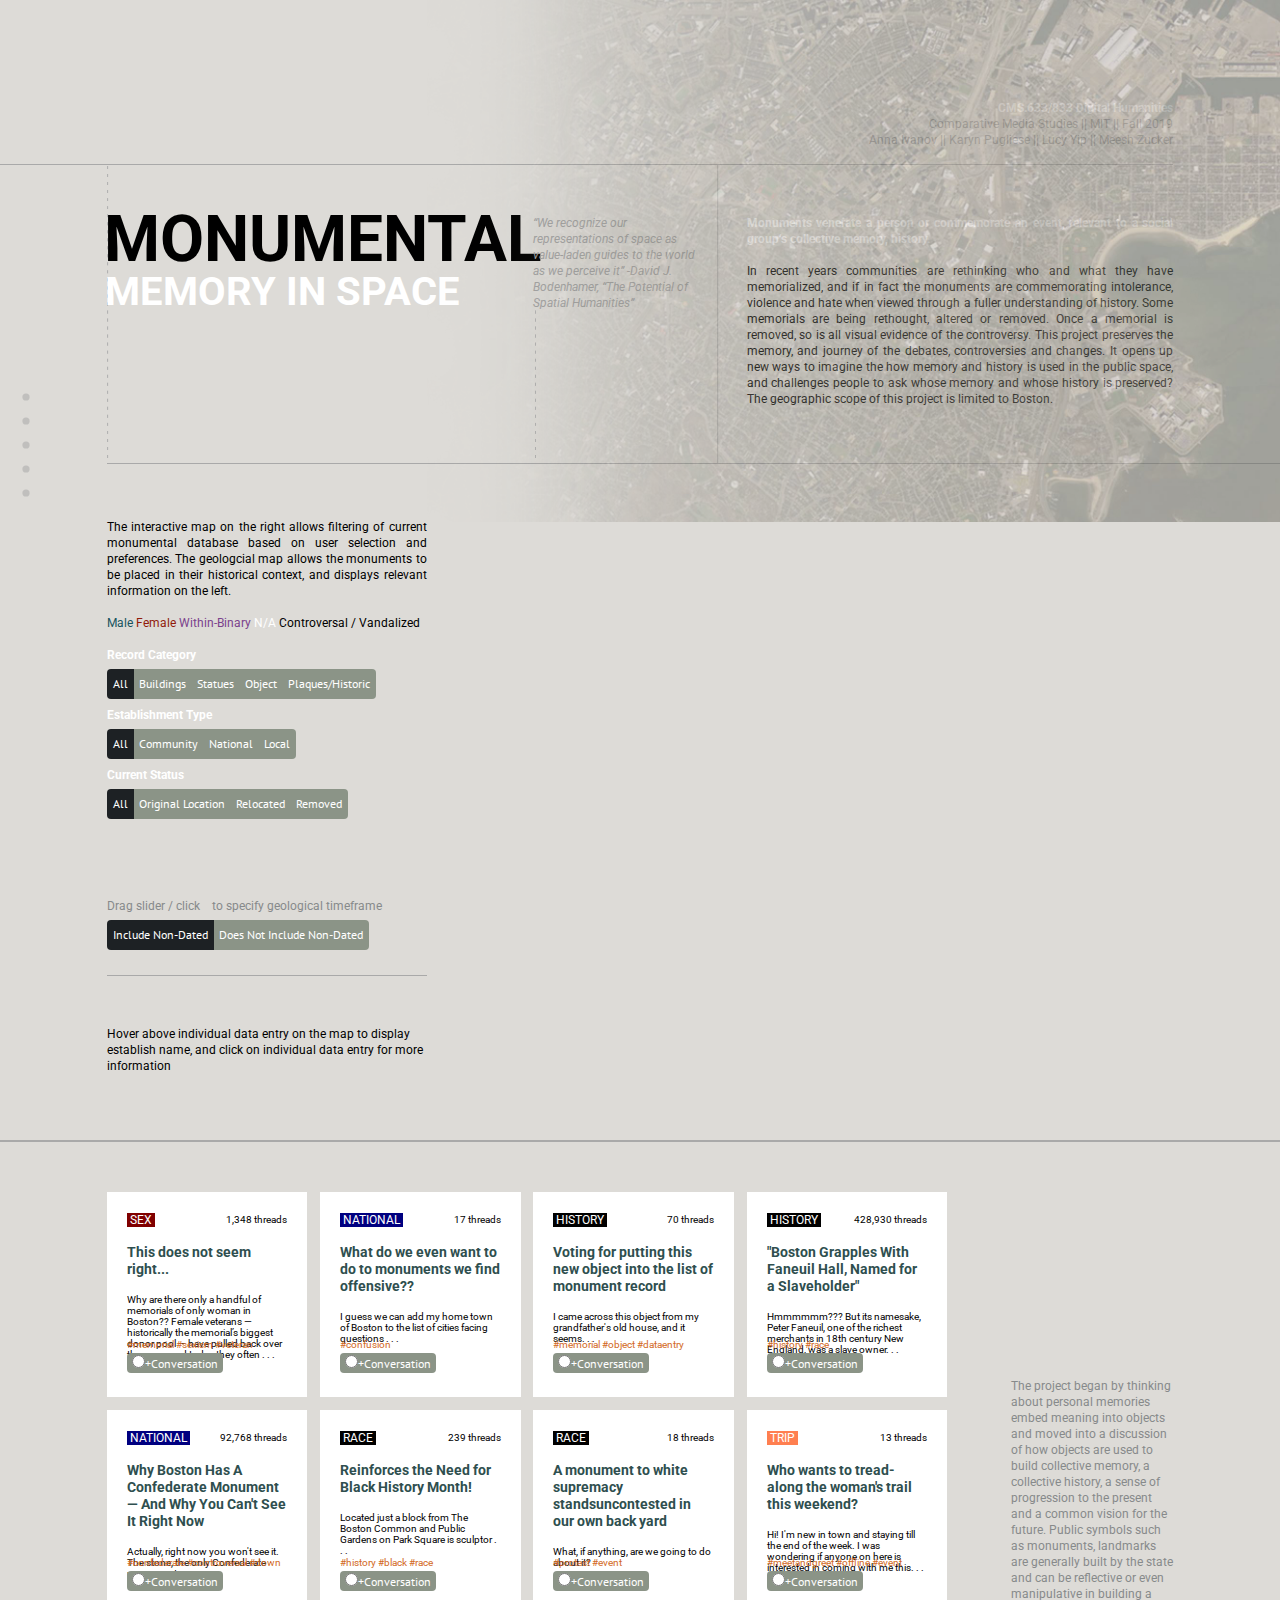
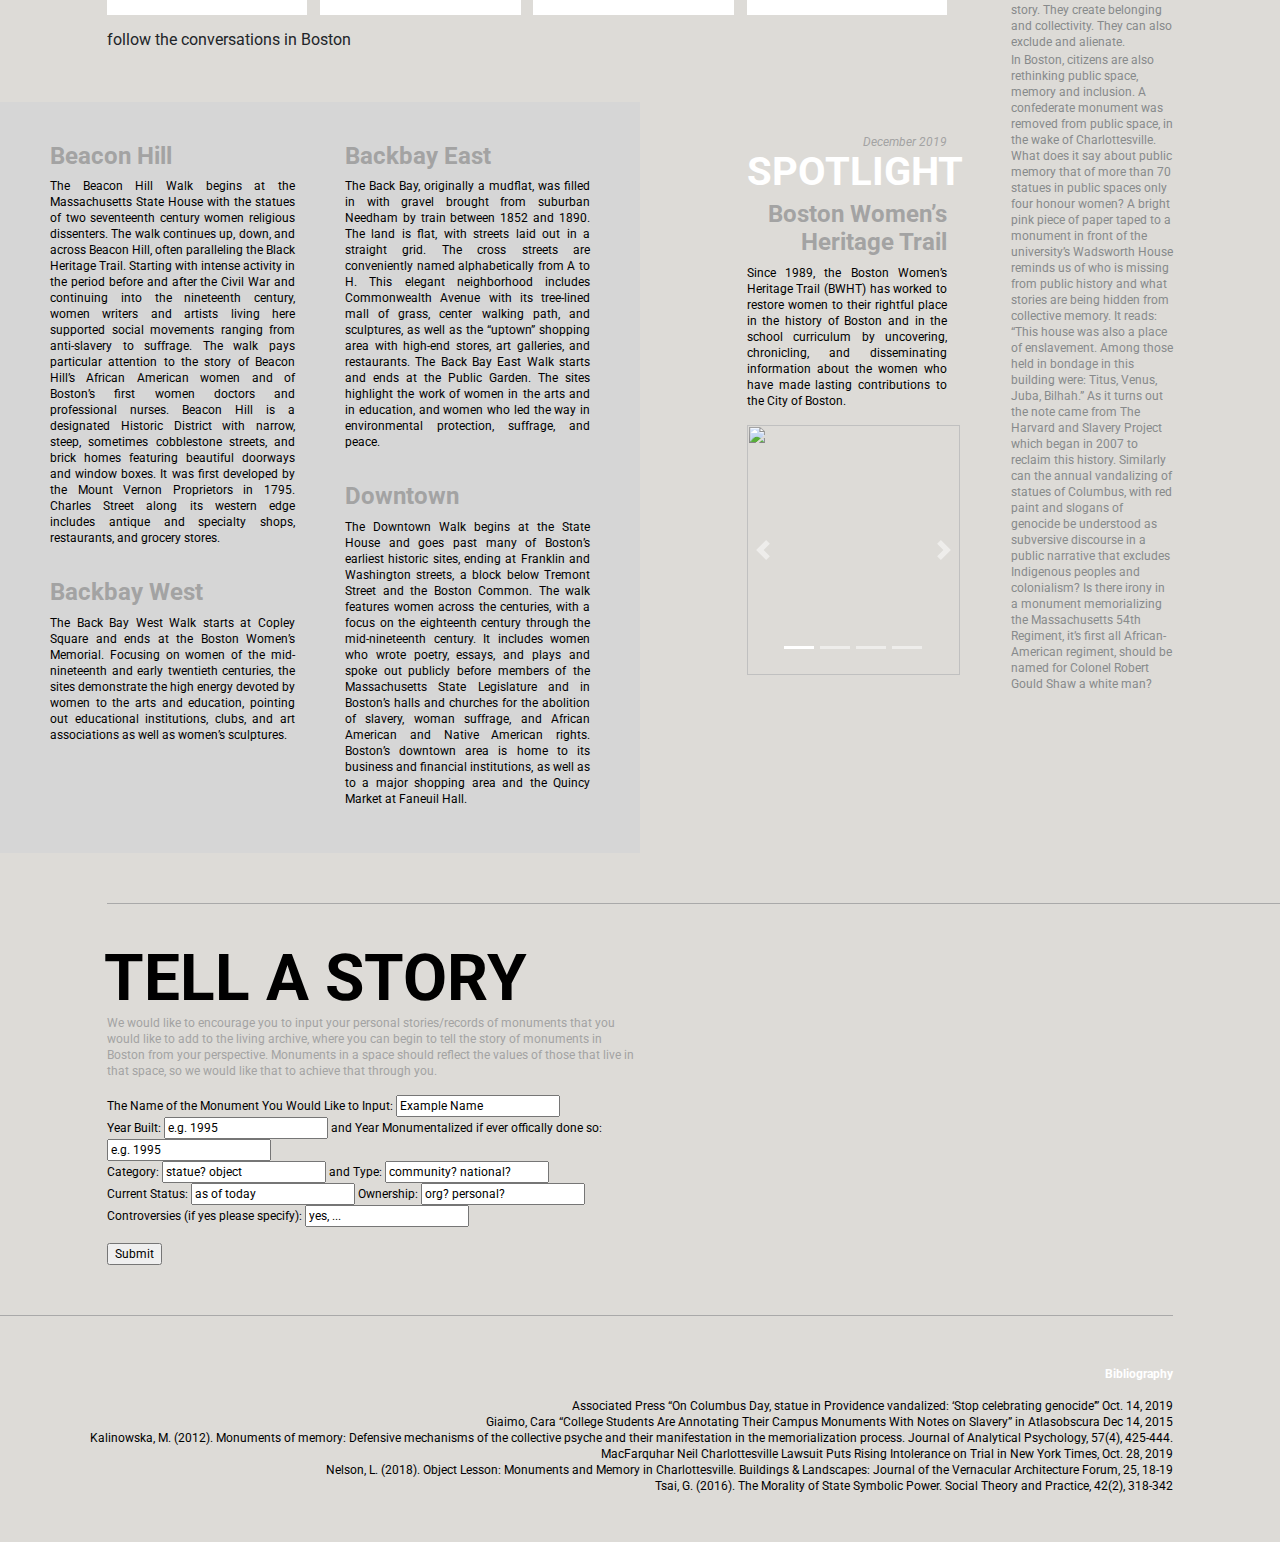
==== commit a2723d0c: "asdf" ====
--- a/index.html
+++ b/index.html
@@ -5,9 +5,8 @@
         <meta name="description" content="">
         <meta name="viewport" content="width=device-width, initial-scale=1">
         <title>Monumental Memory in Space</title>
-        <script src="http://d3js.org/d3.v4.min.js" charset="utf-8"></script>
+        <script src="https://d3js.org/d3.v4.min.js" charset="utf-8"></script>
         <link rel="stylesheet" href="//code.jquery.com/ui/1.12.1/themes/base/jquery-ui.css">
-        <link rel="stylesheet" href="https://cdnjs.cloudflare.com/ajax/libs/font-awesome/4.7.0/css/font-awesome.min.css">
         <link rel="stylesheet" href="css/bootstrap.min.css">
         <link rel="stylesheet" href="css/style.css">
 
@@ -19,12 +18,11 @@
         <script src="https://d3js.org/d3-scale-chromatic.v1.min.js"></script>
         <script src="https://d3js.org/d3-geo-projection.v2.min.js"></script>
 
-        <script src="./assets/data/boston_neighborhoods.json"></script>
-        <script src="./assets/data/raw_json.json"></script>
+        <script src="assets/data/boston_neighborhoods.json"></script>
+        <script src="assets/data/raw_json.json"></script>
 
     </head>
     <body>
-
         <div id = "cd-vertical-nav">
             <ul>
                 <li>
@@ -42,13 +40,19 @@
                 <li>
                     <a href="#section3" data-number="3">
                         <span class="cd-dot"></span>
-                        <span class="cd-label">Section 3</span>
+                        <span class="cd-label">Forum</span>
                     </a>
                 </li>
                 <li>
                     <a href="#section4" data-number="4">
                         <span class="cd-dot"></span>
-                        <span class="cd-label">Section 4</span>
+                        <span class="cd-label">Spotlight</span>
+                    </a>
+                </li>
+                <li>
+                    <a href="#section5" data-number="5">
+                        <span class="cd-dot"></span>
+                        <span class="cd-label">About</span>
                     </a>
                 </li>
             </ul>
@@ -58,7 +62,7 @@
 
 
         <div class="nav-section" id = "section1">
-            <div class="cover" style="background-image: url('/assets/image/cover2.png');">
+            <div class="cover" style="background-image: url('assets/image/cover2.png');">
                 <div style="height:100px"></div>
                 <div class="row">
                     <div class="col col-md-11">
@@ -73,7 +77,7 @@
                 </div>
             </div>
 
-            <div class="parallax" style="background-image: url('/assets/image/cover.png');">
+            <div class="parallax" style="background-image: url('assets/image/cover.png');">
                 <div style="height:50px"></div>
                 <div class="row">
                     <div class="col col-md-1"></div>
@@ -99,17 +103,24 @@
             </div>
         </div>
 
+
+
+
+
         <div class="nav-section" id = "section2">
-            <div class="contain" style="background-image: url('/assets/image/contain1.png'); z-index: -1;">
+            <div class="contain" style="background-image: url('assets/image/contain1.png'); z-index: -1;">
                 <div style="height:50px"></div>
                 <div class="row">
                     <div class="col col-md-1"></div>
                     <div class="col col-md-3">
-                        <div style="padding: 3px 4vw 0 0;">
+                        <div style="padding: 5px 0px 0 0;">
                             <div>
-                                <p>The interactive map on the right allows filtering of current monumental database based on user preferences. The geologcial map allows the monuments to be placed in their historical context, and displays relevant information on the left.</p>
-                            </div>
-                            <b>Record Category</b>
+                                <p style="text-align: justify">The interactive map on the right allows filtering of current monumental database based on user selection and preferences. The geologcial map allows the monuments to be placed in their historical context, and displays relevant information on the left.<br><br>
+
+                                    <a style="color:#18545e !important;"><i class="fas fa-circle"></i> Male</a> <a style="color:#911a0a !important;"><i class="fas fa-circle"></i> Female</a> <a style="color:#7b428c !important;"><i class="fas fa-circle"></i> Within-Binary</a> <a style="color:white !important;"><i class="fas fa-circle"></i> N/A</a> <i class="far fa-dot-circle"></i> Controversal / Vandalized
+                                </p>
+                            </div>
+                            <p style="margin-bottom: 6px !important; margin-top: 8px !important"><b>Record Category</b></p>
                             <form id="categoryfilter" data-toggle="buttons">
                                 <div class="btn-group btn-group-toggle">
                                     <label class="btn btn-dark active"><input type="radio" name="category" autocomplete="" checked value="all">All</label>
@@ -119,8 +130,8 @@
                                     <label class="btn btn-light"><input type="radio" name="category" autocomplete="off" value="Plaque/Historic Marker">Plaques/Historic</label>
                                 </div>
                             </form>
-                            <br>
-                            <b>Establishment Type</b>
+
+                            <p style="margin-bottom: 6px !important; margin-top: 8px !important"><b>Establishment Type</b></p>
                             <form id="typefilter" data-toggle="buttons">
                                 <div class="btn-group btn-group-toggle">
                                     <label class="btn btn-dark active"><input type="radio" name="type" autocomplete="" checked value="all">All</label>
@@ -130,8 +141,8 @@
                                     <!-- <label class="btn btn-light"><input type="radio" name="type" autocomplete="off" value="Women's Heritage Trail">Women's Heritage Trail</label> -->
                                 </div>
                             </form>
-                            <br>
-                            <b>Current Status</b>
+
+                            <p style="margin-bottom: 6px !important; margin-top: 8px !important"><b>Current Status</b></p>
                             <form id="statusfilter" data-toggle="buttons">
                                 <div class="btn-group btn-group-toggle">
                                     <label class="btn btn-dark active"><input type="radio" name="status" autocomplete="" checked value="all">All</label>
@@ -141,19 +152,31 @@
                                 </div>
                             </form>
                             <br>
-                            <p> Date Range: 
-                                <input type="text" id="range" readonly>
+                            <div id="labelHolder">
+                                <span id="label-0"></span>
+                                <span id="label-1"></span>
+                            </div>
+                            <br>
+                            <div id="slider" style="margin: 0px 3px 14px 3px"></div>
+
+                            <p style="font-size: 14px !important; text-align-last: justify !important; margin: 0px;">
+                                &nbsp&nbsp&nbsp&nbsp&nbsp&nbsp&nbsp&nbsp&nbsp&nbsp&nbsp&nbsp&nbsp&nbsp&nbsp<a onclick="settimeframeA()" href="javascript:void(0);"><i class="fa fa-sort-up"></i></a>&nbsp&nbsp&nbsp&nbsp&nbsp&nbsp&nbsp&nbsp&nbsp&nbsp&nbsp&nbsp&nbsp
+                                <a onclick="settimeframeB()" href="javascript:void(0);"><i class="fa fa-sort-up"></i></a>&nbsp
+                                <a onclick="settimeframeC()" href="javascript:void(0);"><i class="fa fa-sort-up"></i></a>&nbsp
+                                <a onclick="settimeframeD()" href="javascript:void(0);"><i class="fa fa-sort-up"></i></a>&nbsp
+                                <a onclick="settimeframeE()" href="javascript:void(0);"><i class="fa fa-sort-up"></i></a>&nbsp
+                                <a onclick="settimeframeF()" href="javascript:void(0);"><i class="fa fa-sort-up"></i></a>&nbsp
+                                <a onclick="settimeframeG()" href="javascript:void(0);"><i class="fa fa-sort-up"></i></a>&nbsp
+                                <a onclick="settimeframeH()" href="javascript:void(0);"><i class="fa fa-sort-up"></i></a>
                             </p>
-                            <div id="slider-range" style="margin: 0px 8px 10px 8px"></div>
+                            <p style="color: #878A8B; margin-bottom: 6px;">Drag slider / click &nbsp<i class="fa fa-caret-up"></i>&nbsp to specify geological timeframe</p>
+
                             <form id="timefilter" data-toggle="buttons">
                                 <div class="btn-group btn-group-toggle">
                                     <label class="btn btn-dark active"><input type="radio" name="time" autocomplete="" checked value="yes">Include Non-Dated</label>
                                     <label class="btn btn-light"><input type="radio" name="time" autocomplete="off" value="no">Does Not Include Non-Dated</label>
                                 </div>
                             </form>
-                            <p class="blue"> <br>*Map on left is approximated to existing data</p>
-
-                            <p>*Built Year filter and tag filter yet to be fully implemented due to data-formatting error</p>
                             <div style="height:25px"></div>
                             <div class="line"></div>
                             <div style="height:50px"></div>
@@ -172,228 +195,300 @@
                 <div style="height:50px"></div>
                 <div class="line"></div>
             </div>
+            <div id="myModal" class="modal">
+                <span class="close">&times;</span>
+                <img class="modal-content" id="img01">
+                <div id="caption"></div>
+            </div>
         </div>    
 
 
-
-        <div style="height:50px"></div>
-
-        <div class="section">
+        <div class="nav-section" id = "section3">
+            <div class="parallax" style="background-image: url('assets/image/cover3.png');">
+                <div class="line"></div>
+                <div style="height:50px"></div>
+                <div class="row">
+                    <div class="col col-md-1"></div>
+                    <div class="col col-md-2">
+                        <div style="padding: 20px; background: white; height: 205px; margin: 0px 1vw 1vw 0px;">
+                            <div style="height:125px;">
+                                <p><span style="background:maroon !important; color:white">&nbspSEX&nbsp</span>
+                                    <span style="font-size: 10px; margin-top: -16px; text-align: right; display: block;">1,348 threads</span></p>
+                                <p><b style="font-size: 14px !important; color: darkslategray;">This does not seem right...</b></p>
+                                <p style="font-size: 10px !important; line-height: 110% !important; margin: 0px;">Why are there only a handful of memorials of only woman in Boston?? Female veterans — historically the memorial’s biggest donor pool — have pulled back over the years, and today they often . . .<br><br>
+                                </p>
+                            </div>
+                            <p style="font-size: 10px !important; line-height: 100%; color: chocolate !important; margin: 0px;">#memorial #sexism #veteran</p>
+                            <div style="align-content: right;">
+                                <form id="statusfilter" data-toggle="buttons">
+                                    <label class="btn btn-light" style="padding: 2px 5px 0px 5px !important;"><input type="radio" autocomplete="off" value="">+Conversation</label>
+                                </form>
+                            </div>
+
+                        </div>
+                        <div style="padding: 20px; background: white; height: 205px; margin: 0px 1vw 1vw 0px;">
+                            <div style="height:125px;">
+                                <p><span style="background:navy !important; color:white">&nbspNATIONAL&nbsp</span>
+                                    <span style="font-size: 10px; margin-top: -16px; text-align: right; display: block;">92,768 threads</span></p>
+                                <p><b style="font-size: 14px !important; color: darkslategray;">Why Boston Has A Confederate Monument — And Why You Can't See It Right Now</b></p>
+                                <p style="font-size: 10px !important; line-height: 110% !important; margin: 0px;">Actually, right now you won't see it. The stone, the only Confederate monument . . .<br><br>
+                                </p>
+                            </div>
+                            <p style="font-size: 10px !important; line-height: 100%; color: chocolate !important; margin: 0px;">#confederate #controversal #down</p>
+                            <div style="align-content: right;">
+                                <form id="statusfilter" data-toggle="buttons">
+                                    <label class="btn btn-light" style="padding: 2px 5px 0px 5px !important;"><input type="radio" autocomplete="off" value="">+Conversation</label>
+                                </form>
+                            </div>
+
+                        </div>
+                    </div>
+                    <div class="col col-md-2">
+                        <div style="padding: 20px; background: white; height: 205px; margin: 0px 1vw 1vw 0px;">
+                            <div style="height:125px;">
+                                <p><span style="background:navy !important; color:white">&nbspNATIONAL&nbsp</span>
+                                    <span style="font-size: 10px; margin-top: -16px; text-align: right; display: block;">17 threads</span></p>
+                                <p><b style="font-size: 14px !important; color: darkslategray;">What do we even want to do to monuments we find offensive??</b></p>
+                                <p style="font-size: 10px !important; line-height: 110% !important; margin: 0px;">I guess we can add my home town of Boston to the list of cities facing questions . . .<br><br>
+                                </p>
+                            </div>
+                            <p style="font-size: 10px !important; line-height: 100%; color: chocolate !important; margin: 0px;">#confusion</p>
+                            <div style="align-content: right;">
+                                <form id="statusfilter" data-toggle="buttons">
+                                    <label class="btn btn-light" style="padding: 2px 5px 0px 5px !important;"><input type="radio" autocomplete="off" value="">+Conversation</label>
+                                </form>
+                            </div>
+                        </div>
+                        <div style="padding: 20px; background: white; height: 205px; margin: 0px 1vw 1vw 0px;">
+                            <div style="height:125px;">
+                                <p><span style="background:black !important; color:white">&nbspRACE&nbsp</span>
+                                    <span style="font-size: 10px; margin-top: -16px; text-align: right; display: block;">239 threads</span></p>
+                                <p><b style="font-size: 14px !important; color: darkslategray;">Reinforces the Need for Black History Month!</b></p>
+                                <p style="font-size: 10px !important; line-height: 110% !important; margin: 0px;">Located just a block from The Boston Common and Public Gardens on Park Square is sculptor  . . .<br><br>
+                                </p>
+                            </div>
+                            <p style="font-size: 10px !important; line-height: 100%; color: chocolate !important; margin: 0px;">#history #black #race</p>
+                            <div style="align-content: right;">
+                                <form id="statusfilter" data-toggle="buttons">
+                                    <label class="btn btn-light" style="padding: 2px 5px 0px 5px !important;"><input type="radio" autocomplete="off" value="">+Conversation</label>
+                                </form>
+                            </div>
+                        </div>
+                    </div>
+                    <div class="col col-md-2">
+                        <div style="padding: 20px; background: white; height: 205px; margin: 0px 1vw 1vw 0px;">
+                            <div style="height:125px;">
+                                <p><span style="background:black !important; color:white">&nbspHISTORY&nbsp</span>
+                                    <span style="font-size: 10px; margin-top: -16px; text-align: right; display: block;">70 threads</span></p>
+                                <p><b style="font-size: 14px !important; color: darkslategray;">Voting for putting this new object into the list of monument record</b></p>
+                                <p style="font-size: 10px !important; line-height: 110% !important; margin: 0px;">I came across this object from my grandfather's old house, and it seems. . .<br><br>
+                                </p>
+                            </div>
+                            <p style="font-size: 10px !important; line-height: 100%; color: chocolate !important; margin: 0px;">#memorial #object #dataentry</p>
+                            <div style="align-content: right;">
+                                <form id="statusfilter" data-toggle="buttons">
+                                    <label class="btn btn-light" style="padding: 2px 5px 0px 5px !important;"><input type="radio" autocomplete="off" value="">+Conversation</label>
+                                </form>
+                            </div>
+                        </div>
+                        <div style="padding: 20px; background: white; height: 205px; margin: 0px 1vw 1vw 0px;">
+                            <div style="height:125px;">
+                                <p><span style="background:black !important; color:white">&nbspRACE&nbsp</span>
+                                    <span style="font-size: 10px; margin-top: -16px; text-align: right; display: block;">18 threads</span></p>
+                                <p><b style="font-size: 14px !important; color: darkslategray;">A monument to white supremacy standsuncontested in our own back yard</b></p>
+                                <p style="font-size: 10px !important; line-height: 110% !important; margin: 0px;">What, if anything, are we going to do about it?<br><br>
+                                </p>
+                            </div>
+                            <p style="font-size: 10px !important; line-height: 100%; color: chocolate !important; margin: 0px;">#protest #event</p>
+                            <div style="align-content: right;">
+                                <form id="statusfilter" data-toggle="buttons">
+                                    <label class="btn btn-light" style="padding: 2px 5px 0px 5px !important;"><input type="radio" autocomplete="off" value="">+Conversation</label>
+                                </form>
+                            </div>
+                        </div>
+                    </div>
+                    <div class="col col-md-2">
+                        <div style="padding: 20px; background: white; height: 205px; margin: 0px 1vw 1vw 0px;">
+                            <div style="height:125px;">
+                                <p><span style="background:black !important; color:white">&nbspHISTORY&nbsp</span>
+                                    <span style="font-size: 10px; margin-top: -16px; text-align: right; display: block;">428,930 threads</span></p>
+                                <p><b style="font-size: 14px !important; color: darkslategray;">"Boston Grapples With Faneuil Hall, Named for a Slaveholder"</b></p>
+                                <p style="font-size: 10px !important; line-height: 110% !important; margin: 0px;">Hmmmmmm??? But its namesake, Peter Faneuil, one of the richest merchants in 18th century New England, was a slave owner. . .<br><br>
+                                </p>
+                            </div>
+                            <p style="font-size: 10px !important; line-height: 100%; color: chocolate !important; margin: 0px;">#history #race</p>
+                            <div style="align-content: right;">
+                                <form id="statusfilter" data-toggle="buttons">
+                                    <label class="btn btn-light" style="padding: 2px 5px 0px 5px !important;"><input type="radio" autocomplete="off" value="">+Conversation</label>
+                                </form>
+                            </div>
+                        </div>
+                        <div style="padding: 20px; background: white; height: 205px; margin: 0px 1vw 1vw 0px;">
+                            <div style="height:125px;">
+                                <p><span style="background:coral !important; color:white">&nbspTRIP&nbsp</span>
+                                    <span style="font-size: 10px; margin-top: -16px; text-align: right; display: block;">13 threads</span></p>
+                                <p><b style="font-size: 14px !important; color: darkslategray;">Who wants to tread-along the woman's trail this weekend?</b></p>
+                                <p style="font-size: 10px !important; line-height: 110% !important; margin: 0px;">Hi! I'm new in town and staying till the end of the week. I was wondering if anyone on here is interested in coming with me this. . .<br><br>
+                                </p>
+                            </div>
+                            <p style="font-size: 10px !important; line-height: 100%; color: chocolate !important; margin: 0px;">#meetandgreet #offline #event</p>
+                            <div style="align-content: right;">
+                                <form id="statusfilter" data-toggle="buttons">
+                                    <label class="btn btn-light" style="padding: 2px 5px 0px 5px !important;"><input type="radio" autocomplete="off" value="">+Conversation</label>
+                                </form>
+                            </div>
+                        </div>
+                    </div>
+                    <div class="col col-md-2 containera">
+                        <div style="padding-left: 4vw; margin-bottom: -3vw;">
+                            <p style="color: #878A8B;">The project began by thinking about personal memories embed meaning into objects and moved into a discussion of how objects are used to build collective memory, a collective history, a sense of progression to the present and a common vision for the future. Public symbols such as monuments, landmarks are generally built by the state and can be reflective or even manipulative in building a story. They create belonging and collectivity. They can also exclude and alienate.</p>
+                        </div>
+                    </div>
+                    <div class="col col-md-1"></div>
+                </div>
+                <div class="row">
+                    <div class="col col-md-1"></div>
+                    <div class="col col-md-8">
+                        <div id="convo">follow the conversations in Boston</div>
+                    </div>
+                    <div class="col col-md-1"></div>
+                </div>
+            </div>
+        </div>
+
+        <div class="nav-section" id = "section4">
+            <div class="parallax" style="background-image: url('assets/image/cover3.png');">
+                <div style="height:50px"></div>
+                <div class="row">
+                    <div class="col col-md-3" style="padding: 40px 25px 30px 50px !important; background: #D6D6D6;">
+                        <h5>Beacon Hill</h5>
+                        <p style="text-align: justify">The Beacon Hill Walk begins at the Massachusetts State House with the statues of two seventeenth century women religious dissenters. The walk continues up, down, and across Beacon Hill, often paralleling the Black Heritage Trail. Starting with intense activity in the period before and after the Civil War and continuing into the nineteenth century, women writers and artists living here supported social movements ranging from anti-slavery to suffrage. The walk pays particular attention to the story of Beacon Hill’s African American women and of Boston’s first women doctors and professional nurses. Beacon Hill is a designated Historic District with narrow, steep, sometimes cobblestone streets, and brick homes featuring beautiful doorways and window boxes. It was first developed by the Mount Vernon Proprietors in 1795. Charles Street along its western edge includes antique and specialty shops, restaurants, and grocery stores.<br><br></p>
+                        <h5>Backbay West</h5>
+                        <p style="text-align: justify">The Back Bay West Walk starts at Copley Square and ends at the Boston Women’s Memorial. Focusing on women of the mid-nineteenth and early twentieth centuries, the sites demonstrate the high energy devoted by women to the arts and education, pointing out educational institutions, clubs, and art associations as well as women’s sculptures.</p>
+                    </div>
+                    <div class="col col-md-3" style="padding: 40px 50px 30px 25px !important; background: #D6D6D6;">
+                        <h5>Backbay East</h5>
+                        <p style="text-align: justify">The Back Bay, originally a mudflat, was filled in with gravel brought from suburban Needham by train between 1852 and 1890. The land is flat, with streets laid out in a straight grid. The cross streets are conveniently named alphabetically from A to H. This elegant neighborhood includes Commonwealth Avenue with its tree-lined mall of grass, center walking path, and sculptures, as well as the “uptown” shopping area with high-end stores, art galleries, and restaurants. The Back Bay East Walk starts and ends at the Public Garden. The sites highlight the work of women in the arts and in education, and women who led the way in environmental protection, suffrage, and peace.<br><br></p>
+                        <h5>Downtown</h5>
+                        <p style="text-align: justify">The Downtown Walk begins at the State House and goes past many of Boston’s earliest historic sites, ending at Franklin and Washington streets, a block below Tremont Street and the Boston Common. The walk features women across the centuries, with a focus on the eighteenth century through the mid-nineteenth century. It includes women who wrote poetry, essays, and plays and spoke out publicly before members of the Massachusetts State Legislature and in Boston’s halls and churches for the abolition of slavery, woman suffrage, and African American and Native American rights. Boston’s downtown area is home to its business and financial institutions, as well as to a major shopping area and the Quincy Market at Faneuil Hall.</p>
+                    </div>
+                    <div class="col col-md-1 contain" style="background-image: url('assets/image/arrow.png'); opacity: 1 !important;">
+
+                    </div>
+                    <div class="col col-md-2">
+                        <div style="text-align: right; padding-right: 1vw;">
+                            <p style="text-align: right; color: #cccccc; margin-bottom: 6px;"><br><br><em>December 2019</em></p>
+                            <h3>SPOTLIGHT</h3>
+                            <h5>Boston Women’s Heritage Trail</h5>
+                            <p style="text-align: justify">Since 1989, the Boston Women’s Heritage Trail (BWHT) has worked to restore women to their rightful place in the history of Boston and in the school curriculum by uncovering, chronicling, and disseminating information about the women who have made lasting contributions to the City of Boston.</p>
+                        </div>
+                        <div id="visexample" class="carousel slide" data-interval="2000" data-ride="carousel">
+                            <ol class="carousel-indicators">
+                                <li data-target="#visexample" data-slide-to="0" class="active"></li>
+                                <li data-target="#visexample" data-slide-to="1"></li>
+                                <li data-target="#visexample" data-slide-to="2"></li>
+                                <li data-target="#visexample" data-slide-to="3"></li>
+                            </ol>
+                            <div class="carousel-inner">
+                                <div class="carousel-item active">
+                                    <img class="d-block w-100" src="assets/image/w1.png" style="height:250px;">
+                                    <div class="carousel-caption d-none d-md-block">
+                                    </div>
+                                </div>
+                                <div class="carousel-item">
+                                    <img class="d-block w-100" src="assets/image/w2.png" style="height:250px;">
+                                    <div class="carousel-caption d-none d-md-block">
+                                    </div>
+                                </div>
+                                <div class="carousel-item">
+                                    <img class="d-block w-100" src="assets/image/w3.png" style="height:250px;">
+                                    <div class="carousel-caption d-none d-md-block">
+                                    </div>
+                                </div>
+                                <div class="carousel-item">
+                                    <img class="d-block w-100" src="assets/image/w4.png" style="height:250px;">
+                                    <div class="carousel-caption d-none d-md-block">
+                                    </div>
+                                </div>
+                            </div>
+                            <a class="carousel-control-prev" href="#visexample" role="button" data-slide="prev">
+                                <span class="carousel-control-prev-icon" aria-hidden="true"></span>
+                                <span class="sr-only">Previous</span>
+                            </a>
+                            <a class="carousel-control-next" href="#visexample" role="button" data-slide="next">
+                                <span class="carousel-control-next-icon" aria-hidden="true"></span>
+                                <span class="sr-only">Next</span>
+                            </a>
+                        </div>
+                    </div>
+                    <div class="col col-md-2">
+
+                        <div style="padding-left: 4vw; margin-top: -50px;">
+                            <p style="color: #878A8B;">
+                                In Boston, citizens are also rethinking public space, memory and inclusion. A confederate monument was removed from public space, in the wake of Charlottesville. What does it say about public memory that of more than 70 statues in public spaces only four honour women? A bright pink piece of paper taped to a monument in front of the university’s Wadsworth House reminds us of who is missing from public history and what stories are being hidden from collective memory. It reads: “This house was also a place of enslavement. Among those held in bondage in this building were: Titus, Venus, Juba, Bilhah.” As it turns out the note came from The Harvard and Slavery Project which began in 2007 to reclaim this history. Similarly can the annual vandalizing of statues of Columbus, with red paint and slogans of genocide be understood as subversive discourse in a public narrative that excludes Indigenous peoples and colonialism? Is there irony in a monument memorializing the Massachusetts 54th Regiment, it’s first all African- American regiment, should be named for Colonel Robert Gould Shaw a white man?
+
+                            </p>
+                        </div>
+                    </div>
+                </div>
+                <div style="height:50px"></div>
+
+                <div class="row">
+                    <div class="col col-md-1"></div>
+                    <div class="col col-md-11"><div class="line"></div></div>
+                </div>
+            </div>
+        </div>
+
+
+        <div class="nav-section" id = "section5">
+            <div style="height:50px"></div>
             <div class="row">
-                <div class="col col-md-2">
+                <div class="col col-md-1"></div>
+                <div class="col col-md-5">
+                    <div>
+                        <h1 style="margin-left: -0.2vw;">TELL A STORY</h1>
+                        <p style="color: #a3a3a3;">We would like to encourage you to input your personal stories/records of monuments that you would like to add to the living archive, where you can begin to tell the story of monuments in Boston from your perspective. Monuments in a space should reflect the values of those that live in that space, so we would like that to achieve that through you.
+                        </p>
+                        <form action="/action_page.php">
+                            The Name of the Monument You Would Like to Input: <input type="text" value="Example Name"><br>
+                            Year Built: <input type="text" value="e.g. 1995"> and Year Monumentalized if ever offically done so: <input type="text" value="e.g. 1995"><br>
+                            Category: <input type="text" value="statue? object"> and Type: <input type="text" value="community? national?"><br>
+                            Current Status: <input type="text" value="as of today"> 
+                            Ownership: <input type="text" value="org? personal?"><br>
+                            Controversies (if yes please specify): <input type="text" value="yes, ..."><br>
+                            <br>
+                            <input type="submit" value="Submit">
+                        </form> 
+                    </div>
+                </div>
+                <div class="col col-md-6"></div>
+            </div>
+            <div class="row">
+                <div class="col col-md-11">
+                    <div style="height:50px"></div>
                     <div class="line"></div>
-                    <div style="height:20px"></div>
-                    <h5>Downtown</h5>
-                    <p><br>The Downtown Walk begins at the State House and goes past many of Boston’s earliest historic sites, ending at Franklin and Washington streets, a block below Tremont Street and the Boston Common. The walk features women across the centuries, with a focus on the eighteenth century through the mid-nineteenth century. It includes women who wrote poetry, essays, and plays and spoke out publicly before members of the Massachusetts State Legislature and in Boston’s halls and churches for the abolition of slavery, woman suffrage, and African American and Native American rights. Boston’s downtown area is home to its business and financial institutions, as well as to a major shopping area and the Quincy Market at Faneuil Hall.</p>
-                    <div style="height:10px"></div>
-                    <div class="line"></div>
-                </div>
-                <div class="col ol-md-2">
-                    <div class="line"></div>
-                    <div style="height:20px"></div>
-                    <h5>Beacon Hill</h5>
-                    <p><br>The Beacon Hill Walk begins at the Massachusetts State House with the statues of two seventeenth century women religious dissenters. The walk continues up, down, and across Beacon Hill, often paralleling the Black Heritage Trail. Starting with intense activity in the period before and after the Civil War and continuing into the nineteenth century, women writers and artists living here supported social movements ranging from anti-slavery to suffrage. The walk pays particular attention to the story of Beacon Hill’s African American women and of Boston’s first women doctors and professional nurses. Beacon Hill is a designated Historic District with narrow, steep, sometimes cobblestone streets, and brick homes featuring beautiful doorways and window boxes. It was first developed by the Mount Vernon Proprietors in 1795. Charles Street along its western edge includes antique and specialty shops, restaurants, and grocery stores.</p>
-                    <div style="height:10px"></div>
-                    <div class="line"></div>
-                </div>
-                <div class="col col-md-2">
-                    <div class="line"></div>
-                    <div style="height:20px"></div>
-                    <h5>Backbay West</h5>
-                    <p><br>The Back Bay West Walk starts at Copley Square and ends at the Boston Women’s Memorial. Focusing on women of the mid-nineteenth and early twentieth centuries, the sites demonstrate the high energy devoted by women to the arts and education, pointing out educational institutions, clubs, and art associations as well as women’s sculptures.</p>
-                    <div style="height:10px"></div>
-                    <div class="line"></div>
-                </div>
-                <div class="col col-md-2">
-                    <div class="line"></div>
-                    <div style="height:20px"></div>
-                    <h5>Backbay East</h5>
-                    <p><br>The Back Bay, originally a mudflat, was filled in with gravel brought from suburban Needham by train between 1852 and 1890. The land is flat, with streets laid out in a straight grid. The cross streets are conveniently named alphabetically from A to H. This elegant neighborhood includes Commonwealth Avenue with its tree-lined mall of grass, center walking path, and sculptures, as well as the “uptown” shopping area with high-end stores, art galleries, and restaurants. The Back Bay East Walk starts and ends at the Public Garden. The sites highlight the work of women in the arts and in education, and women who led the way in environmental protection, suffrage, and peace.</p>
-                    <div style="height:10px"></div>
-                    <div class="line"></div>
-                </div>
-                <div class="col col-md-4">
-                    <h1>Boston Women’s Heritage Trail</h1>
-                    <p><br>Since 1989, the Boston Women’s Heritage Trail (BWHT) has worked to restore women to their rightful place in the history of Boston and in the school curriculum by uncovering, chronicling, and disseminating information about the women who have made lasting contributions to the City of Boston.</p>
-
-
-
-
-                    <div id="visexample" class="carousel slide" data-interval="2000" data-ride="carousel">
-                        <ol class="carousel-indicators">
-                            <li data-target="#visexample" data-slide-to="0" class="active"></li>
-                            <li data-target="#visexample" data-slide-to="1"></li>
-                            <li data-target="#visexample" data-slide-to="2"></li>
-                            <li data-target="#visexample" data-slide-to="3"></li>
-                        </ol>
-                        <div class="carousel-inner">
-                            <div class="carousel-item active">
-                                <img class="d-block w-100" src="assets/image/w1.png" >
-                                <div class="carousel-caption d-none d-md-block">
-                                </div>
-                            </div>
-                            <div class="carousel-item">
-                                <img class="d-block w-100" src="assets/image/w2.png" >
-                                <div class="carousel-caption d-none d-md-block">
-                                </div>
-                            </div>
-                            <div class="carousel-item">
-                                <img class="d-block w-100" src="assets/image/w3.png" >
-                                <div class="carousel-caption d-none d-md-block">
-                                </div>
-                            </div>
-                            <div class="carousel-item">
-                                <img class="d-block w-100" src="assets/image/w4.png" >
-                                <div class="carousel-caption d-none d-md-block">
-                                </div>
-                            </div>
-                        </div>
-                        <a class="carousel-control-prev" href="#visexample" role="button" data-slide="prev">
-                            <span class="carousel-control-prev-icon" aria-hidden="true"></span>
-                            <span class="sr-only">Previous</span>
-                        </a>
-                        <a class="carousel-control-next" href="#visexample" role="button" data-slide="next">
-                            <span class="carousel-control-next-icon" aria-hidden="true"></span>
-                            <span class="sr-only">Next</span>
-                        </a>
-                    </div>
-
-
-                </div>
+                    <div style="height:50px"></div>
+                    <div class="right">
+                        <p><b>Bibliography</b><br><br>
+                            Associated Press “On Columbus Day, statue in Providence vandalized: ‘Stop celebrating genocide’” Oct. 14, 2019<br>
+
+                            Giaimo, Cara “College Students Are Annotating Their Campus Monuments With Notes on Slavery” in Atlasobscura Dec 14, 2015<br>
+
+                            Kalinowska, M. (2012). Monuments of memory: Defensive mechanisms of the collective psyche and their manifestation in the memorialization process. Journal of Analytical Psychology, 57(4), 425-444.<br>
+                            MacFarquhar Neil Charlottesville Lawsuit Puts Rising Intolerance on Trial in New York Times, Oct. 28, 2019<br>
+
+                            Nelson, L. (2018). Object Lesson: Monuments and Memory in Charlottesville. Buildings & Landscapes: Journal of the Vernacular Architecture Forum, 25, 18-19<br>
+
+                            Tsai, G. (2016). The Morality of State Symbolic Power. Social Theory and Practice, 42(2), 318-342<br><br><br>
+                        </p>
+                    </div>
+
+
+                </div>
+                <div class="col col-md-1"></div>
             </div>
         </div>
-        <div style="height:50px"></div>
-        <div class="line"></div>
-        <div style="height:50px"></div>
-        <div class="right">
-            <h1>Conversation Forum</h1>
-        </div>
-        <div class="row">
-            <div class="col col col-md-2">
-                <div style="padding: 20px; background: white;">
-                    <p><b style="font-size: 14px !important; color: darkslategray;">This does not seem right...</b><br></p>
-                    <p style="font-size: 10px !important; line-height: 100%;">Lorem ipsum dolor sit amet, consectetur adipiscing elit. Morbi efficitur lobortis nunc id dapibus. Mauris sit amet commodo dui, id accumsan ante. Suspendisse dignissim diam nulla, at fringilla nisl scelerisque nec. Curabitur eget nisi ex. Integer sed ex metus. Duis eget semper tortor, in condimentum dolor...<br>
-                    </p>
-                    <p style="font-size: 10px !important; line-height: 100%; color: chocolate !important;">#memorial #sexism</p>
-                    <form id="statusfilter" data-toggle="buttons">
-                        <div class="btn-group btn-group-toggle">
-                            <label class="btn btn-light"><input type="radio" autocomplete="off" value="">+Conversation</label>
-                        </div>
-                    </form>
-                </div>
-            </div>
-            <div class="col col-md-2">
-                <div style="padding: 20px; background: #f5f1ed;">
-                    <p><b style="font-size: 14px !important; color: darkslategray;">Continuing from our conversation from 08/22/2018</b><br></p>
-                    <p style="font-size: 10px !important; line-height: 100%;">Lorem ipsum dolor sit amet, consectetur adipiscing elit. Morbi efficitur lobortis nunc id dapibus. Mauris sit amet commodo dui, id accumsan ante. Suspendisse dignissim diam nulla, at fringilla nisl scelerisque nec. Curabitur eget nisi ex...<br>
-                    </p>
-                    <p style="font-size: 10px !important; line-height: 100%; color: chocolate !important;">#memorial #sexism</p>
-                    <form id="statusfilter" data-toggle="buttons">
-                        <div class="btn-group btn-group-toggle">
-                            <label class="btn btn-light"><input type="radio" autocomplete="off" value="">+Conversation</label>
-                        </div>
-                    </form>
-                </div>
-            </div>
-            <div class="col col-md-2">
-                <div style="padding: 20px; background: #e3ddd8;">
-                    <p><b style="font-size: 14px !important; color: darkslategray;">Look at What I Found!</b><br></p>
-                    <p style="font-size: 10px !important; line-height: 100%;">Lorem ipsum dolor sit amet, consectetur adipiscing elit. Morbi efficitur lobortis nunc id dapibus. Mauris sit amet commodo dui, id accumsan ante. Suspendisse dignissim diam nulla, at fringilla nisl scelerisque nec. Curabitur eget nisi ex...<br>
-                    </p>
-                    <p style="font-size: 10px !important; line-height: 100%; color: chocolate !important;">#tags</p>
-                    <form id="statusfilter" data-toggle="buttons">
-                        <div class="btn-group btn-group-toggle">
-                            <label class="btn btn-light"><input type="radio" autocomplete="off" value="">+Conversation</label>
-                        </div>
-                    </form>
-                </div>
-            </div>
-            <div class="col col-md-2">
-                <div style="padding: 20px; background: #d9d2cc;">
-                    <p><b style="font-size: 14px !important; color: darkslategray;">New Memorial Proposal 18/19</b><br></p>
-                    <p style="font-size: 10px !important; line-height: 100%;">Lorem ipsum dolor sit amet, consectetur adipiscing elit. Morbi efficitur lobortis nunc id dapibus. Mauris sit amet commodo dui, id accumsan ante. Suspendisse dignissim diam nulla, at fringilla nisl scelerisque nec. Curabitur eget nisi ex. Integer sed ex metus. Duis eget semper tortor, in condimentum dolor...<br>
-                    </p>
-                    <p style="font-size: 10px !important; line-height: 100%; color: chocolate !important;">#memorial</p>
-                    <form id="statusfilter" data-toggle="buttons">
-                        <div class="btn-group btn-group-toggle">
-                            <label class="btn btn-light"><input type="radio" autocomplete="off" value="">+Conversation</label>
-                        </div>
-                    </form>
-                </div>
-            </div>
-            <div class="col col-md-2">
-                <div style="padding: 20px; background: #c9c1b9;">
-                    <p><b style="font-size: 14px !important; color: darkslategray;">Hmmm...</b><br></p>
-                    <p style="font-size: 10px !important; line-height: 100%;">Suspendisse dignissim diam nulla, at fringilla nisl scelerisque nec. Curabitur eget nisi ex. Integer sed ex metus. Duis eget semper tortor, in condimentum dolor...<br>
-                    </p>
-                    <p style="font-size: 10px !important; line-height: 100%; color: chocolate !important;">#confusion</p>
-                    <form id="statusfilter" data-toggle="buttons">
-                        <div class="btn-group btn-group-toggle">
-                            <label class="btn btn-light"><input type="radio" autocomplete="off" value="">+Conversation</label>
-                        </div>
-                    </form>
-                </div>
-            </div>
-            <div class="col col-md-2">
-                <div style="padding: 20px; background: #bdb4ac;">
-                    <p><b style="font-size: 14px !important; color: darkslategray;">Running out of things</b><br></p>
-                    <p style="font-size: 10px !important; line-height: 100%;">Lorem ipsum dolor sit amet, consectetur adipiscing elit. Morbi efficitur lobortis nunc id dapibus. Mauris sit amet commodo dui, id accumsan ante. Suspendisse dignissim diam nulla, at fringilla nisl scelerisque nec. Curabitur eget nisi ex. Integer sed ex metus...<br>
-                    </p>
-                    <p style="font-size: 10px !important; line-height: 100%; color: chocolate !important;">#memory #tags</p>
-                    <form id="statusfilter" data-toggle="buttons">
-                        <div class="btn-group btn-group-toggle">
-                            <label class="btn btn-light"><input type="radio" autocomplete="off" value="">+Conversation</label>
-                        </div>
-                    </form>
-                </div>
-            </div>
-        </div>
-        <div style="height:30px"></div>
-        <div class="right">
-            <form id="statusfilter" data-toggle="buttons">
-                <div class="btn-group btn-group-toggle">
-                    <label class="btn btn-dark"><input type="radio" autocomplete="off" value="">Follow the conversations</label>
-                </div>
-            </form>
-        </div>
-
-        <div style="height:50px"></div>
-        <div class="line"></div>
-        <div style="height:50px"></div>
-
-
-        <div>
-            <h1>Tell A Story</h1>
-            <form action="/action_page.php">
-                The Name of the Monument You Would Like to Input: <input type="text" value="Example Name">
-                <br>Year Built: <input type="text" value="e.g. 1995">
-                <br>Year Monumentalized if ever offically done so: <input type="text" value="e.g. 1995">
-                <br>Ownership: <input type="text" value="org? personal?">
-                <br>Controversies (if yes please specify): <input type="text" value="yes, ..."><br>
-                <br>
-                <input type="submit" value="Submit">
-            </form> 
-
-            <p><br>This is some filler text of information regarding form and uploading.<br><b>This part still needs to be completed</b></p>
-        </div>
-        <div style="height:50px"></div>
-        <div class="line"></div>
-        <div style="height:50px"></div>
-        <div class="right">
-            <p><b>Bibliography</b><br><br>
-                Associated Press “On Columbus Day, statue in Providence vandalized: ‘Stop celebrating genocide’” Oct. 14, 2019<br>
-
-                Giaimo, Cara “College Students Are Annotating Their Campus Monuments With Notes on Slavery” in Atlasobscura Dec 14, 2015<br>
-
-                Kalinowska, M. (2012). Monuments of memory: Defensive mechanisms of the collective psyche and their manifestation in the memorialization process. Journal of Analytical Psychology, 57(4), 425-444.<br>
-                MacFarquhar Neil Charlottesville Lawsuit Puts Rising Intolerance on Trial in New York Times, Oct. 28, 2019<br>
-
-                Nelson, L. (2018). Object Lesson: Monuments and Memory in Charlottesville. Buildings & Landscapes: Journal of the Vernacular Architecture Forum, 25, 18-19<br>
-
-                Tsai, G. (2016). The Morality of State Symbolic Power. Social Theory and Practice, 42(2), 318-342
-            </p>
-        </div>
-
 
 
 
@@ -403,7 +498,7 @@
 
         <script src="https://code.jquery.com/jquery-1.12.4.js"></script>
         <script src="https://code.jquery.com/ui/1.12.1/jquery-ui.js"></script>
-
+        <script src="https://kit.fontawesome.com/c9ea7a9413.js" crossorigin="anonymous"></script>
 
 
 
@@ -412,9 +507,10 @@
         <script src="js/bootstrap.min.js"></script>
         <script src="js/d3.min.js"></script>
         <script src="js/d3-tip.js"></script>
-        <script src="/js/map.js"></script>
-        <script src="/js/visualeffects.js"></script>
-        <script src="/js/responsive.js"></script>
-        <script src="/js/dots.js"></script>
+        <script src="js/map.js"></script>
+        <script src="js/visualeffects.js"></script>
+        <script src="js/responsive.js"></script>
+        <script src="js/dots.js"></script>
+        <script src="js/navigation.js"></script>
     </body>
 </html>